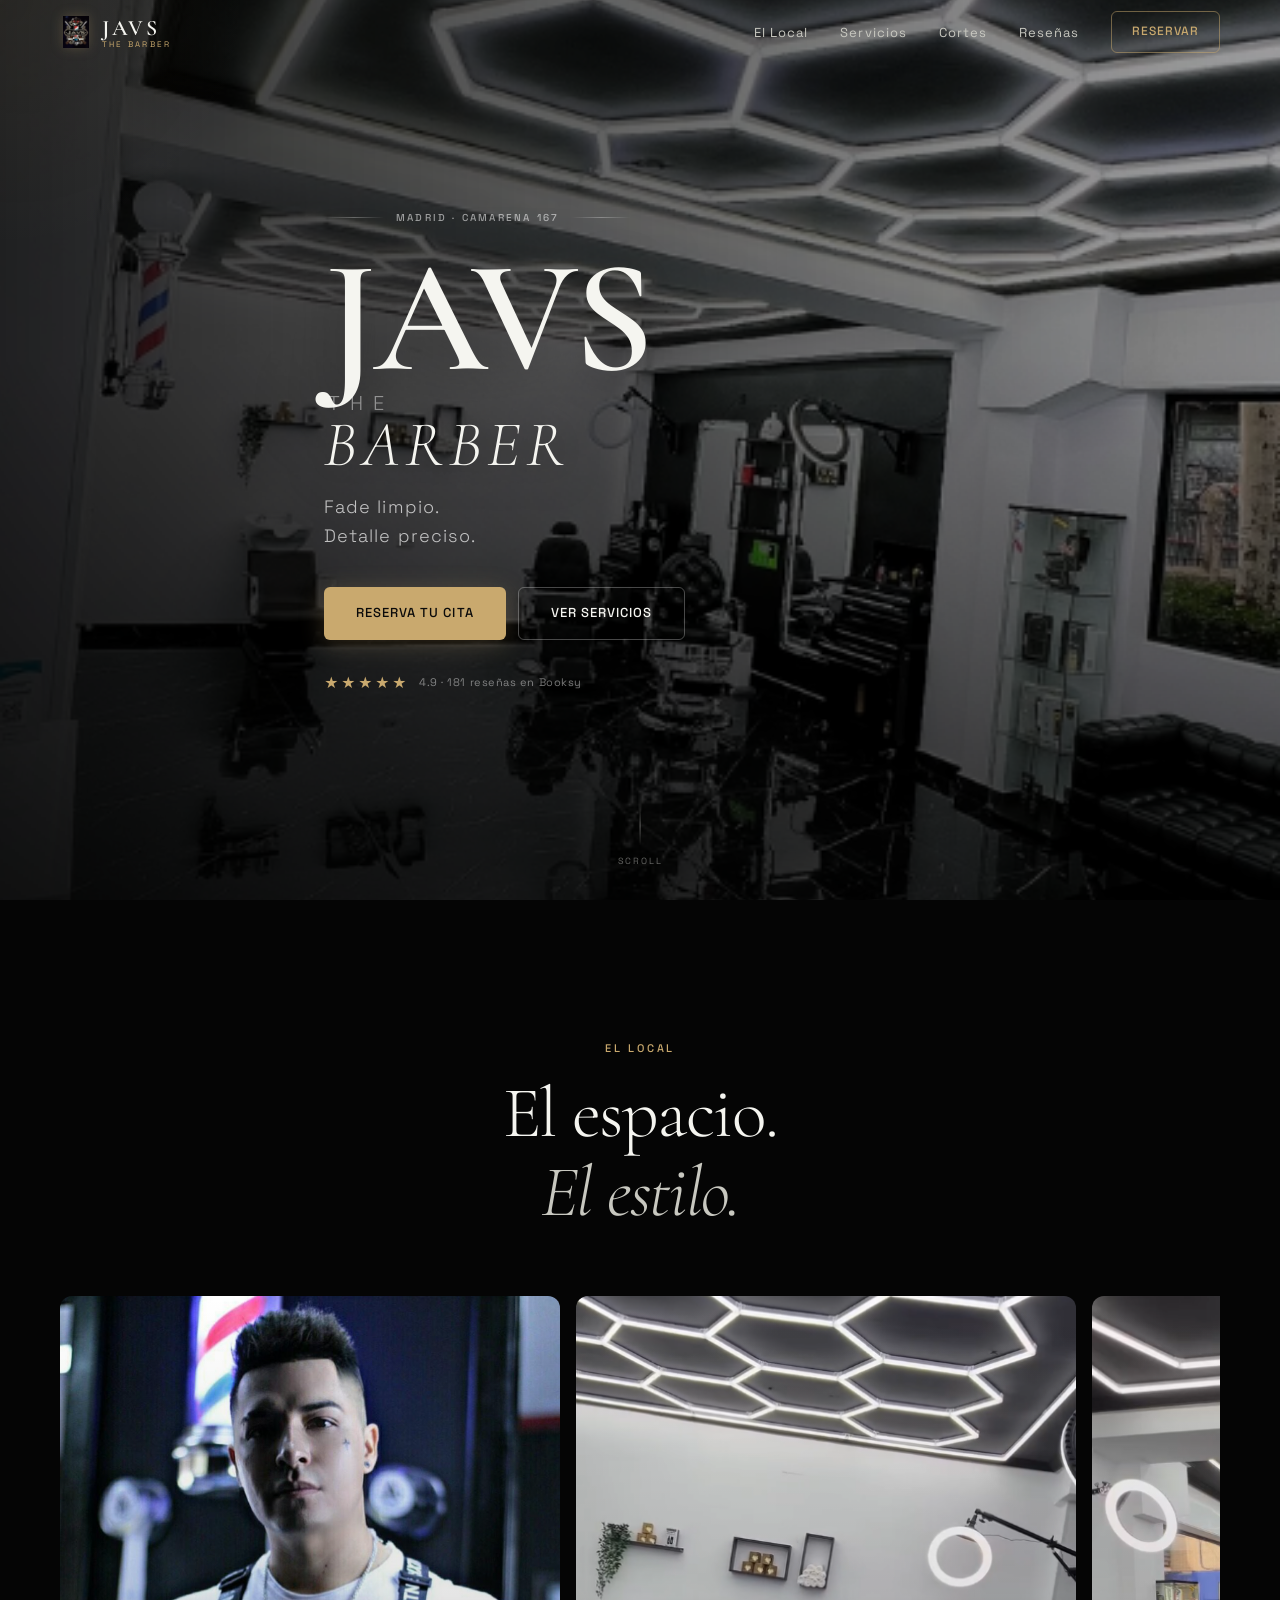
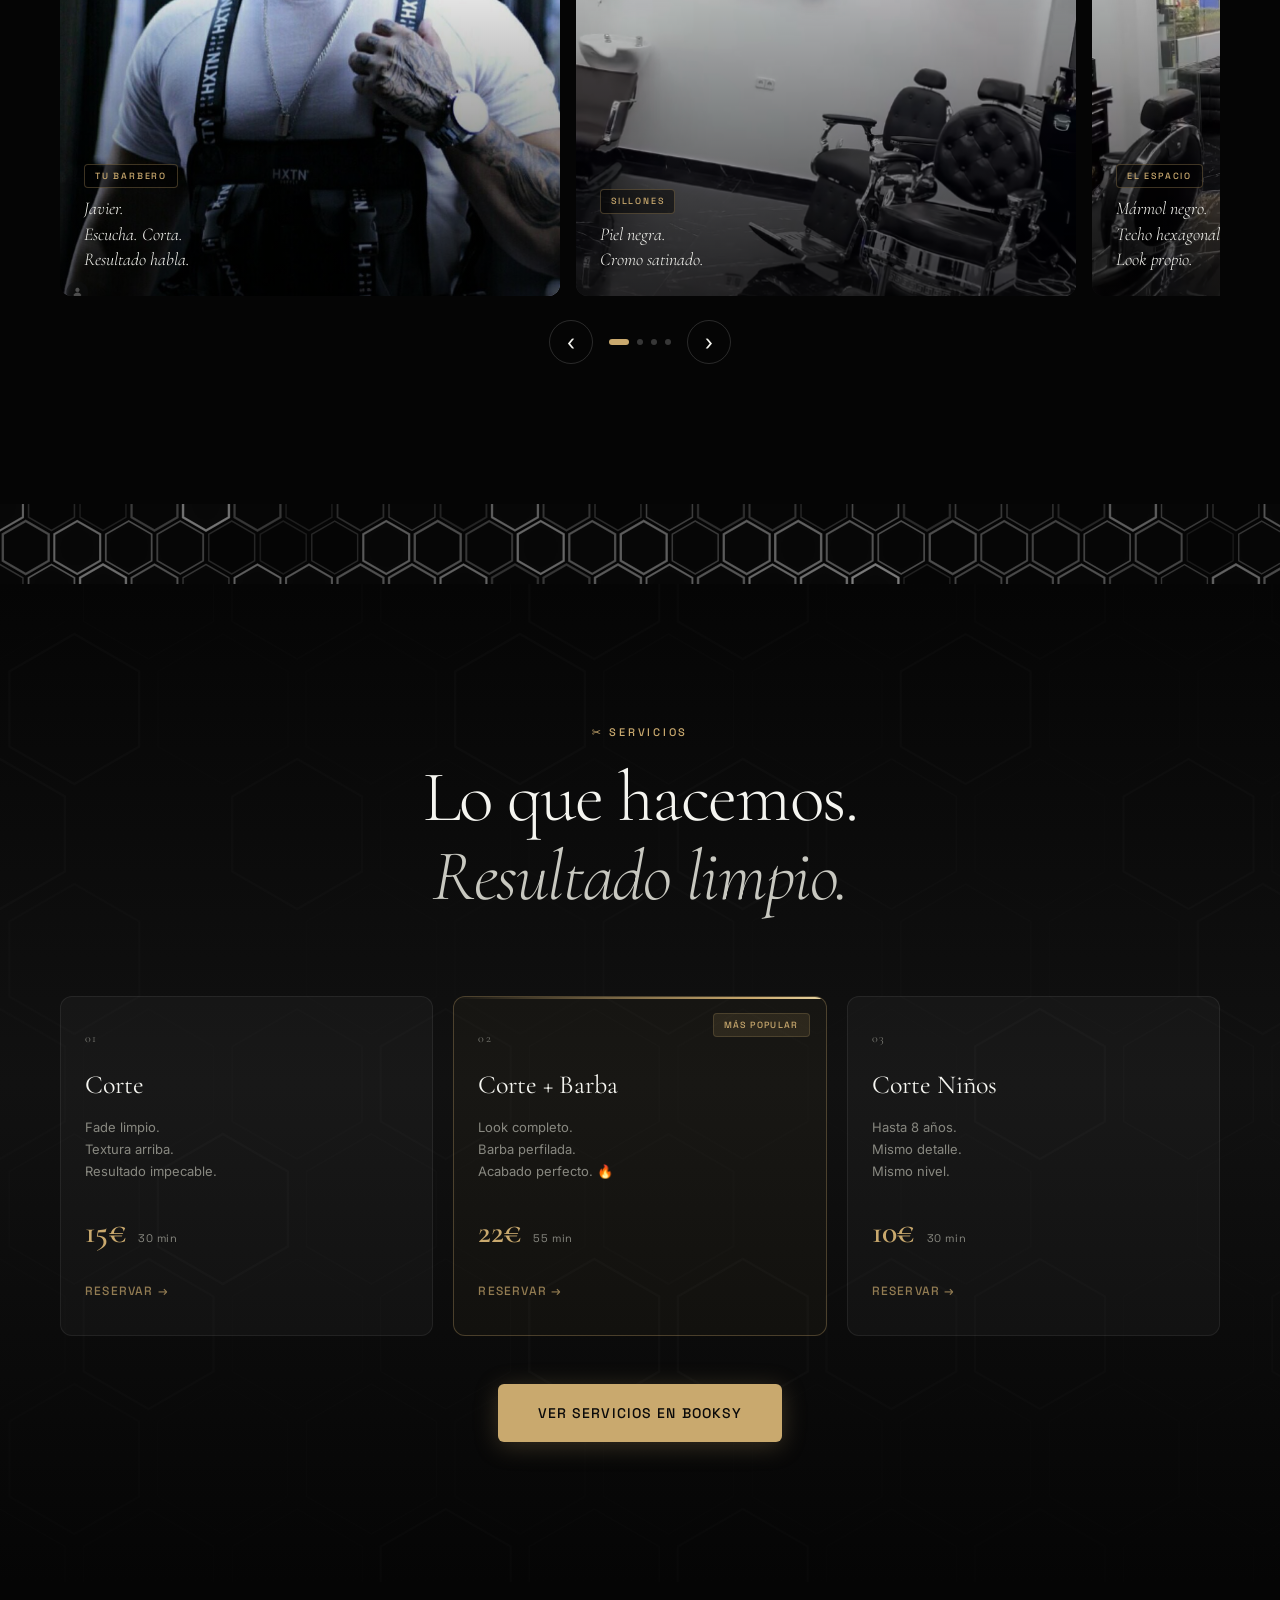
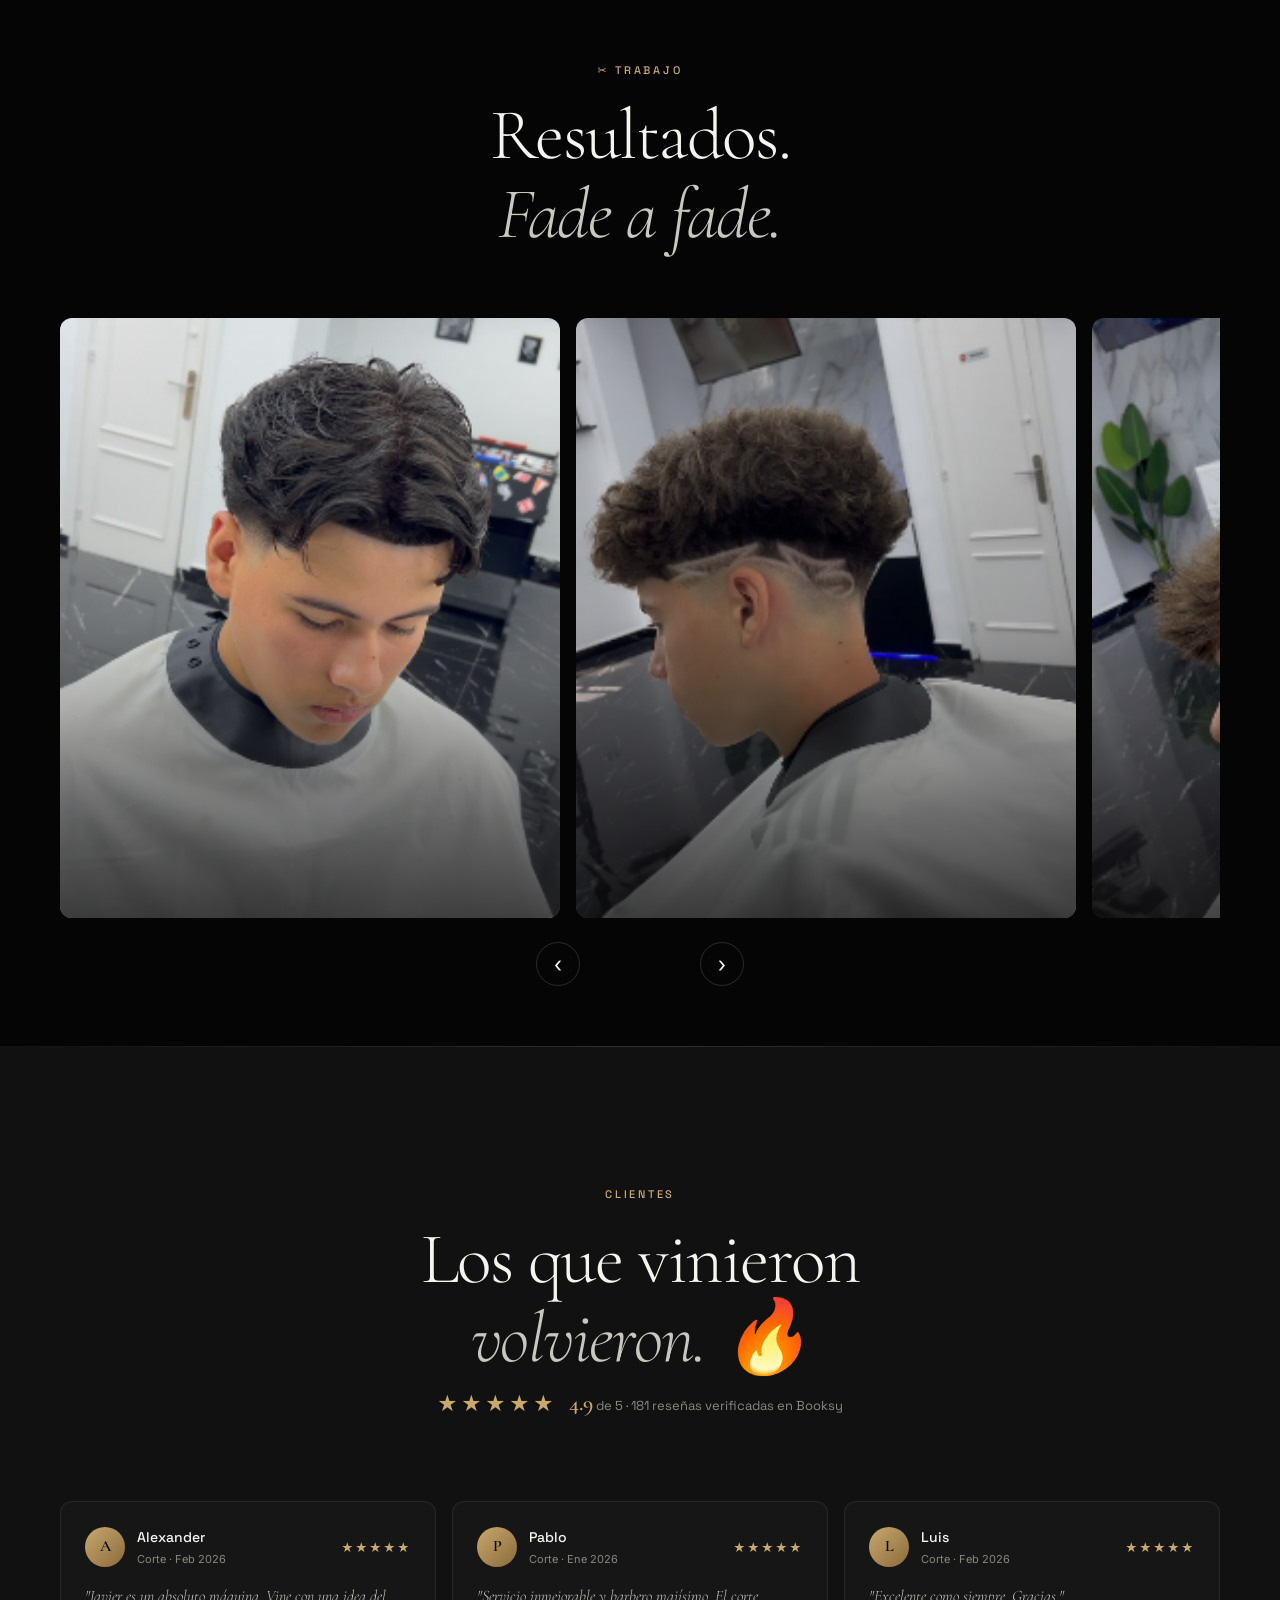
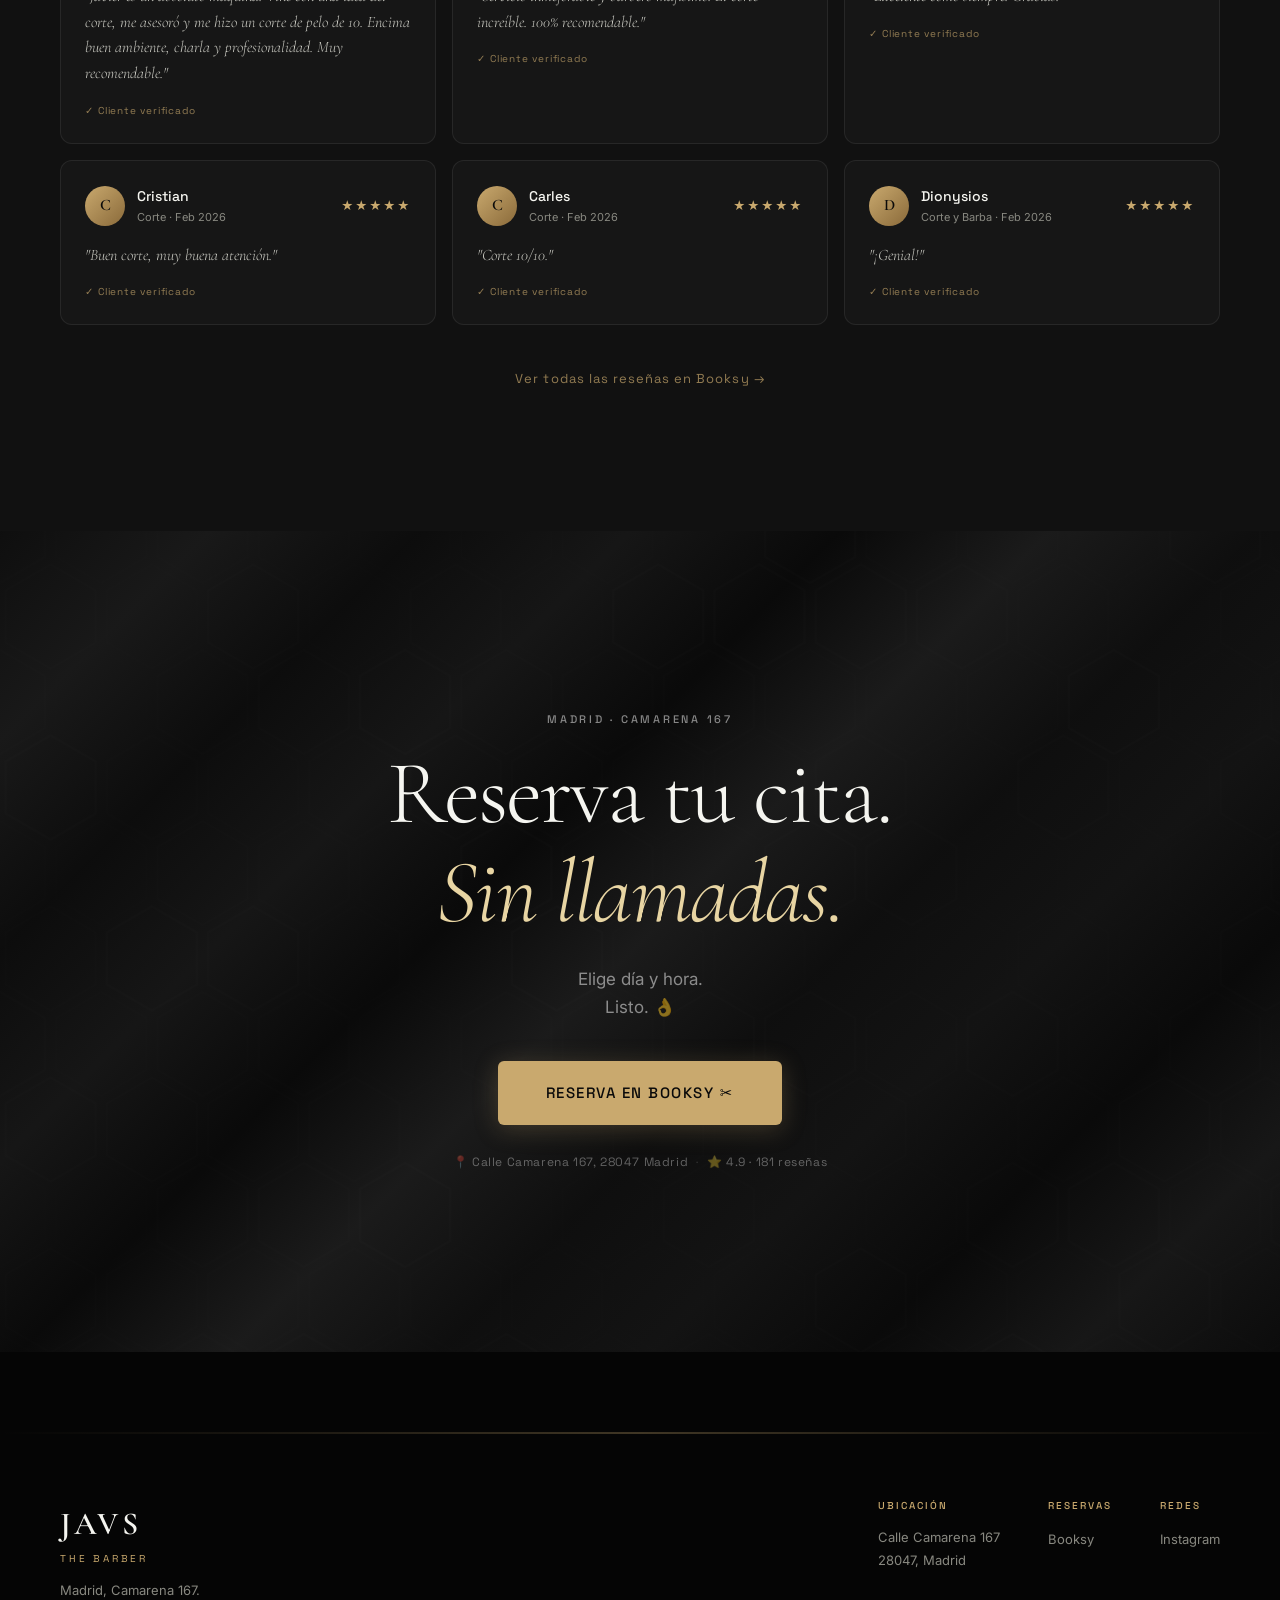
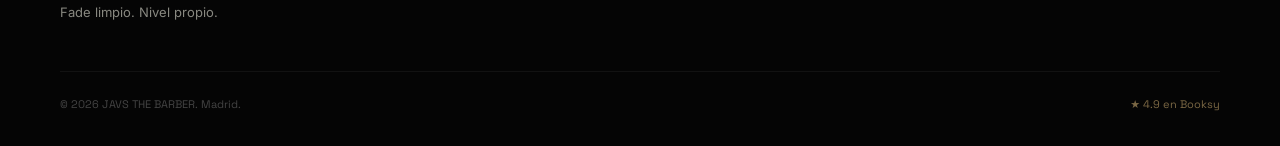
==== index.html @ 05ace713 "[video]" ====
<!DOCTYPE html>
<html lang="es">
<head>
  <meta charset="UTF-8" />
  <meta name="viewport" content="width=device-width, initial-scale=1.0, maximum-scale=1.0" />
  <meta name="description" content="JAVS THE BARBER — Madrid. Fade limpio. Detalle preciso. Reserva tu cita en Booksy." />
  <meta name="theme-color" content="#0a0a0a" />
  <title>JAVS THE BARBER — Barbería Premium Madrid</title>

  <!-- Favicon -->
  <link rel="icon" type="image/png" sizes="32x32"  href="images/icon.png" />
  <link rel="icon" type="image/png" sizes="192x192" href="images/icon.png" />
  <link rel="apple-touch-icon"                      href="images/icon.png" />
  <meta name="msapplication-TileImage"             content="images/icon.png" />

  <!-- Fuentes premium -->
  <link rel="preconnect" href="https://fonts.googleapis.com" />
  <link rel="preconnect" href="https://fonts.gstatic.com" crossorigin />
  <link href="https://fonts.googleapis.com/css2?family=Cormorant+Garamond:ital,wght@0,300;0,400;0,600;1,300&family=Inter:wght@200;300;400;500;600&family=Space+Grotesk:wght@300;400;500;600;700&display=swap" rel="stylesheet" />

  <link rel="stylesheet" href="style.css" />
</head>
<body>

  <!-- ══════════════════════════════════════
       NAVEGACIÓN STICKY
  ══════════════════════════════════════ -->
  <nav class="nav" id="nav">
    <div class="nav__inner">
      <a class="nav__logo" href="#hero">
        <img class="nav__logo-img" src="images/icon.png" alt="JAVS THE BARBER" />
        <div class="nav__logo-text">
          <span class="nav__logo-main">JAVS</span>
          <span class="nav__logo-sub">THE BARBER</span>
        </div>
      </a>
      <button class="nav__menu-btn" id="menuBtn" aria-label="Abrir menú">
        <span></span><span></span><span></span>
      </button>
      <ul class="nav__links" id="navLinks">
        <li><a href="#local" class="nav__link">El Local</a></li>
        <li><a href="#servicios" class="nav__link">Servicios</a></li>
        <li><a href="#cortes" class="nav__link">Cortes</a></li>
        <li><a href="#resenas" class="nav__link">Reseñas</a></li>
        <a href="https://booksy.com/es-es/70621_javs-the-barber_barberia_53009_madrid#ba_s=seo"
           target="_blank" rel="noopener" class="btn btn--nav">Reservar</a>
      </ul>
    </div>
  </nav>

  <!-- Overlay menú móvil -->
  <div class="nav__overlay" id="navOverlay"></div>

  <!-- ══════════════════════════════════════
       HERO FULLSCREEN — VIDEO BG
  ══════════════════════════════════════ -->
  <section class="hero" id="hero">

    <!-- Fondo hero: imagen estática con Ken Burns suave -->
    <div class="hero__bg" aria-hidden="true">
      <div class="hero__bg-img"></div>
      <div class="hero__bg-overlay"></div>
    </div>

    <!-- Contenido hero -->
    <div class="hero__content">

      <div class="hero__eyebrow">
        <span class="hero__line"></span>
        Madrid · Camarena 167
        <span class="hero__line"></span>
      </div>

      <h1 class="hero__title">
        <span class="hero__title-javs">JAVS</span>
        <span class="hero__title-the">THE</span>
        <span class="hero__title-barber">BARBER</span>
      </h1>

      <p class="hero__claim">
        Fade limpio.<br>Detalle preciso.
      </p>

      <div class="hero__ctas">
        <a href="https://booksy.com/es-es/70621_javs-the-barber_barberia_53009_madrid#ba_s=seo"
           target="_blank" rel="noopener" class="btn btn--primary">
          <span class="btn__inner">Reserva tu cita</span>
          <span class="btn__glow"></span>
        </a>
        <a href="#servicios" class="btn btn--ghost">Ver servicios</a>
      </div>

      <div class="hero__rating">
        <div class="hero__stars">★★★★★</div>
        <div class="hero__rating-text">4.9 · 181 reseñas en Booksy</div>
      </div>

    </div>

    <!-- Scroll indicator -->
    <div class="hero__scroll">
      <div class="hero__scroll-line"></div>
      <span>Scroll</span>
    </div>
  </section>

  <!-- ══════════════════════════════════════
       SECCIÓN: EL LOCAL (GALERÍA INMERSIVA)
  ══════════════════════════════════════ -->
  <section class="local" id="local">
    <div class="local__sticky-container">

      <div class="local__header">
        <div class="section-eyebrow reveal-up">El Local</div>
        <h2 class="section-title reveal-up delay-1">
          El espacio.<br />
          <em>El estilo.</em>
        </h2>
      </div>

      <!-- Galería horizontal táctil -->
      <div class="local__gallery-wrapper">
        <div class="local__gallery" id="localGallery">

          <div class="local__slide local__slide--barber">
            <div class="local__slide-img">
              <img src="images/javs.png" alt="Javier, barbero en Madrid" loading="lazy" />
              <div class="local__slide-overlay"></div>
            </div>
            <div class="local__slide-caption">
              <span class="slide-tag">Tu Barbero</span>
              <p>Javier.<br>Escucha. Corta.<br>Resultado habla.</p>
            </div>
          </div>

          <div class="local__slide">
            <div class="local__slide-img">
              <img src="images/chairs.png" alt="Sillones premium JAVS THE BARBER" loading="lazy" />
              <div class="local__slide-overlay"></div>
            </div>
            <div class="local__slide-caption">
              <span class="slide-tag">Sillones</span>
              <p>Piel negra.<br>Cromo satinado.</p>
            </div>
          </div>

          <div class="local__slide">
            <div class="local__slide-img">
              <img src="images/local.png" alt="Vista completa del local" loading="lazy" />
              <div class="local__slide-overlay"></div>
            </div>
            <div class="local__slide-caption">
              <span class="slide-tag">El Espacio</span>
              <p>Mármol negro.<br>Techo hexagonal.<br>Look propio.</p>
            </div>
          </div>

          <div class="local__slide">
            <div class="local__slide-img">
              <img src="images/hexagons.png" alt="Luces hexagonales LED" loading="lazy" />
              <div class="local__slide-overlay"></div>
            </div>
            <div class="local__slide-caption">
              <span class="slide-tag">Techo LED</span>
              <p>Hexágonos LED.<br>Fondo negro.<br>Firma del local.</p>
            </div>
          </div>

        </div>

        <!-- Controles galería -->
        <div class="local__gallery-nav">
          <button class="gallery-btn gallery-btn--prev" id="galleryPrev" aria-label="Anterior">‹</button>
          <div class="gallery-dots" id="galleryDots"></div>
          <button class="gallery-btn gallery-btn--next" id="galleryNext" aria-label="Siguiente">›</button>
        </div>
      </div>

    </div>
  </section>

  <!-- ══════════════════════════════════════
       SEPARADOR HEXAGONAL
  ══════════════════════════════════════ -->
  <div class="hex-divider">
    <canvas class="hex-divider__canvas" data-hex-strip></canvas>
  </div>

  <!-- ══════════════════════════════════════
       SECCIÓN: SERVICIOS
  ══════════════════════════════════════ -->
  <section class="servicios" id="servicios">

    <div class="servicios__bg-hex">
      <canvas data-hex-bg id="hexBgCanvas"></canvas>
    </div>

    <div class="container">
      <div class="section-header">
        <div class="section-eyebrow reveal-up">✂️ Servicios</div>
        <h2 class="section-title reveal-up delay-1">
          Lo que hacemos.<br />
          <em>Resultado limpio.</em>
        </h2>
      </div>

      <div class="servicios__grid">

        <div class="servicio-card reveal-up delay-1">
          <div class="servicio-card__num">01</div>
          <h3 class="servicio-card__name">Corte</h3>
          <p class="servicio-card__desc">Fade limpio.<br>Textura arriba.<br>Resultado impecable.</p>
          <div class="servicio-card__footer">
            <span class="servicio-card__price">15€</span>
            <span class="servicio-card__time">30 min</span>
          </div>
          <a href="https://booksy.com/es-es/70621_javs-the-barber_barberia_53009_madrid#ba_s=seo"
             target="_blank" rel="noopener" class="servicio-card__cta">Reservar →</a>
          <div class="servicio-card__glow"></div>
        </div>

        <div class="servicio-card reveal-up delay-2 servicio-card--featured">
          <div class="servicio-card__badge">Más popular</div>
          <div class="servicio-card__num">02</div>
          <h3 class="servicio-card__name">Corte + Barba</h3>
          <p class="servicio-card__desc">Look completo.<br>Barba perfilada.<br>Acabado perfecto. 🔥</p>
          <div class="servicio-card__footer">
            <span class="servicio-card__price">22€</span>
            <span class="servicio-card__time">55 min</span>
          </div>
          <a href="https://booksy.com/es-es/70621_javs-the-barber_barberia_53009_madrid#ba_s=seo"
             target="_blank" rel="noopener" class="servicio-card__cta">Reservar →</a>
          <div class="servicio-card__glow"></div>
        </div>

        <div class="servicio-card reveal-up delay-3">
          <div class="servicio-card__num">03</div>
          <h3 class="servicio-card__name">Corte Niños</h3>
          <p class="servicio-card__desc">Hasta 8 años.<br>Mismo detalle.<br>Mismo nivel.</p>
          <div class="servicio-card__footer">
            <span class="servicio-card__price">10€</span>
            <span class="servicio-card__time">30 min</span>
          </div>
          <a href="https://booksy.com/es-es/70621_javs-the-barber_barberia_53009_madrid#ba_s=seo"
             target="_blank" rel="noopener" class="servicio-card__cta">Reservar →</a>
          <div class="servicio-card__glow"></div>
        </div>

      </div>

      <div class="servicios__cta reveal-up delay-4">
        <a href="https://booksy.com/es-es/70621_javs-the-barber_barberia_53009_madrid#ba_s=seo"
           target="_blank" rel="noopener" class="btn btn--primary btn--large">
          <span class="btn__inner">Ver servicios en Booksy</span>
          <span class="btn__glow"></span>
        </a>
      </div>
    </div>
  </section>

  <!-- ══════════════════════════════════════
       SECCIÓN: CORTES (CARRUSEL)
  ══════════════════════════════════════ -->
  <section class="cortes" id="cortes">
    <div class="local__sticky-container">

      <div class="local__header">
        <div class="section-eyebrow reveal-up">✂️ Trabajo</div>
        <h2 class="section-title reveal-up delay-1">
          Resultados.<br />
          <em>Fade a fade.</em>
        </h2>
      </div>

      <div class="local__gallery-wrapper">
        <div class="local__gallery" id="cortesCarousel">

          <div class="local__slide">
            <div class="local__slide-img">
              <img src="images/corte-01.png" alt="Corte fade JAVS THE BARBER" loading="lazy" />
              <div class="local__slide-overlay"></div>
            </div>
          </div>
          <div class="local__slide">
            <div class="local__slide-img">
              <img src="images/corte-02.png" alt="Corte fade JAVS THE BARBER" loading="lazy" />
              <div class="local__slide-overlay"></div>
            </div>
          </div>
          <div class="local__slide">
            <div class="local__slide-img">
              <img src="images/corte-03.png" alt="Corte textura JAVS THE BARBER" loading="lazy" />
              <div class="local__slide-overlay"></div>
            </div>
          </div>
          <div class="local__slide">
            <div class="local__slide-img">
              <img src="images/corte-04.png" alt="Corte degradado JAVS THE BARBER" loading="lazy" />
              <div class="local__slide-overlay"></div>
            </div>
          </div>
          <div class="local__slide">
            <div class="local__slide-img">
              <img src="images/corte-05.png" alt="Corte skin fade JAVS THE BARBER" loading="lazy" />
              <div class="local__slide-overlay"></div>
            </div>
          </div>
          <div class="local__slide">
            <div class="local__slide-img">
              <img src="images/corte-06.png" alt="Corte limpio JAVS THE BARBER" loading="lazy" />
              <div class="local__slide-overlay"></div>
            </div>
          </div>
          <div class="local__slide">
            <div class="local__slide-img">
              <img src="images/corte-07.png" alt="Corte + barba JAVS THE BARBER" loading="lazy" />
              <div class="local__slide-overlay"></div>
            </div>
          </div>
          <div class="local__slide">
            <div class="local__slide-img">
              <img src="images/corte-08.png" alt="Fade perfecto JAVS THE BARBER" loading="lazy" />
              <div class="local__slide-overlay"></div>
            </div>
          </div>
          <div class="local__slide">
            <div class="local__slide-img">
              <img src="images/corte-09.png" alt="Corte estilo JAVS THE BARBER" loading="lazy" />
              <div class="local__slide-overlay"></div>
            </div>
          </div>
          <div class="local__slide">
            <div class="local__slide-img">
              <img src="images/corte-10.png" alt="Look renovado JAVS THE BARBER" loading="lazy" />
              <div class="local__slide-overlay"></div>
            </div>
          </div>
          <div class="local__slide">
            <div class="local__slide-img">
              <img src="images/corte-11.png" alt="Acabado preciso JAVS THE BARBER" loading="lazy" />
              <div class="local__slide-overlay"></div>
            </div>
          </div>
          <div class="local__slide">
            <div class="local__slide-img">
              <img src="images/corte-12.png" alt="Resultado impecable JAVS THE BARBER" loading="lazy" />
              <div class="local__slide-overlay"></div>
            </div>
          </div>

        </div>

        <!-- Controles -->
        <div class="local__gallery-nav">
          <button class="gallery-btn gallery-btn--prev" id="cortesPrev" aria-label="Anterior">‹</button>
          <div class="gallery-dots" id="cortesDots"></div>
          <button class="gallery-btn gallery-btn--next" id="cortesNext" aria-label="Siguiente">›</button>
        </div>
      </div>

    </div>
  </section>

  <!-- ══════════════════════════════════════
       SECCIÓN: RESEÑAS
  ══════════════════════════════════════ -->
  <section class="resenas" id="resenas">
    <div class="container">

      <div class="section-header">
        <div class="section-eyebrow reveal-up">Clientes</div>
        <h2 class="section-title reveal-up delay-1">
          Los que vinieron<br />
          <em>volvieron. 🔥</em>
        </h2>
        <div class="resenas__rating reveal-up delay-2">
          <div class="resenas__stars">★★★★★</div>
          <div class="resenas__meta">
            <strong>4.9</strong> de 5 · <span>181 reseñas verificadas en Booksy</span>
          </div>
        </div>
      </div>

      <div class="resenas__track" id="resenasTrack">

        <div class="resena-card reveal-up delay-1">
          <div class="resena-card__header">
            <div class="resena-card__avatar">A</div>
            <div>
              <div class="resena-card__name">Alexander</div>
              <div class="resena-card__service">Corte · Feb 2026</div>
            </div>
            <div class="resena-card__stars">★★★★★</div>
          </div>
          <p class="resena-card__text">"Javier es un absoluto máquina. Vine con una idea del corte, me asesoró y me hizo un corte de pelo de 10. Encima buen ambiente, charla y profesionalidad. Muy recomendable."</p>
          <div class="resena-card__verified">✓ Cliente verificado</div>
        </div>

        <div class="resena-card reveal-up delay-2">
          <div class="resena-card__header">
            <div class="resena-card__avatar">P</div>
            <div>
              <div class="resena-card__name">Pablo</div>
              <div class="resena-card__service">Corte · Ene 2026</div>
            </div>
            <div class="resena-card__stars">★★★★★</div>
          </div>
          <p class="resena-card__text">"Servicio inmejorable y barbero majísimo. El corte increíble. 100% recomendable."</p>
          <div class="resena-card__verified">✓ Cliente verificado</div>
        </div>

        <div class="resena-card reveal-up delay-3">
          <div class="resena-card__header">
            <div class="resena-card__avatar">L</div>
            <div>
              <div class="resena-card__name">Luis</div>
              <div class="resena-card__service">Corte · Feb 2026</div>
            </div>
            <div class="resena-card__stars">★★★★★</div>
          </div>
          <p class="resena-card__text">"Excelente como siempre. Gracias."</p>
          <div class="resena-card__verified">✓ Cliente verificado</div>
        </div>

        <div class="resena-card reveal-up delay-1">
          <div class="resena-card__header">
            <div class="resena-card__avatar">C</div>
            <div>
              <div class="resena-card__name">Cristian</div>
              <div class="resena-card__service">Corte · Feb 2026</div>
            </div>
            <div class="resena-card__stars">★★★★★</div>
          </div>
          <p class="resena-card__text">"Buen corte, muy buena atención."</p>
          <div class="resena-card__verified">✓ Cliente verificado</div>
        </div>

        <div class="resena-card reveal-up delay-2">
          <div class="resena-card__header">
            <div class="resena-card__avatar">C</div>
            <div>
              <div class="resena-card__name">Carles</div>
              <div class="resena-card__service">Corte · Feb 2026</div>
            </div>
            <div class="resena-card__stars">★★★★★</div>
          </div>
          <p class="resena-card__text">"Corte 10/10."</p>
          <div class="resena-card__verified">✓ Cliente verificado</div>
        </div>

        <div class="resena-card reveal-up delay-3">
          <div class="resena-card__header">
            <div class="resena-card__avatar">D</div>
            <div>
              <div class="resena-card__name">Dionysios</div>
              <div class="resena-card__service">Corte y Barba · Feb 2026</div>
            </div>
            <div class="resena-card__stars">★★★★★</div>
          </div>
          <p class="resena-card__text">"¡Genial!"</p>
          <div class="resena-card__verified">✓ Cliente verificado</div>
        </div>

      </div>

      <div class="resenas__booksy reveal-up delay-4">
        <a href="https://booksy.com/es-es/70621_javs-the-barber_barberia_53009_madrid#ba_s=seo"
           target="_blank" rel="noopener">Ver todas las reseñas en Booksy →</a>
      </div>

    </div>
  </section>

  <!-- ══════════════════════════════════════
       CTA FINAL POTENTE
  ══════════════════════════════════════ -->
  <section class="cta-final">
    <div class="cta-final__hex-bg">
      <canvas id="ctaHexCanvas"></canvas>
    </div>
    <div class="cta-final__marble"></div>

    <div class="container">
      <div class="cta-final__inner">
        <div class="section-eyebrow reveal-up" style="color: rgba(255,255,255,0.5)">Madrid · Camarena 167</div>
        <h2 class="cta-final__title reveal-up delay-1">
          Reserva tu cita.<br />
          <em>Sin llamadas.</em>
        </h2>
        <p class="cta-final__sub reveal-up delay-2">
          Elige día y hora.<br>Listo. 👌
        </p>
        <div class="reveal-up delay-3">
          <a href="https://booksy.com/es-es/70621_javs-the-barber_barberia_53009_madrid#ba_s=seo"
             target="_blank" rel="noopener" class="btn btn--primary btn--xl">
            <span class="btn__inner">Reserva en Booksy ✂️</span>
            <span class="btn__glow"></span>
          </a>
        </div>
        <div class="cta-final__details reveal-up delay-4">
          <span>📍 Calle Camarena 167, 28047 Madrid</span>
          <span class="cta-final__sep">·</span>
          <span>⭐ 4.9 · 181 reseñas</span>
        </div>
      </div>
    </div>
  </section>

  <!-- ══════════════════════════════════════
       FOOTER
  ══════════════════════════════════════ -->
  <footer class="footer">
    <div class="footer__hex-line"></div>
    <div class="container">
      <div class="footer__inner">

        <div class="footer__brand">
          <div class="footer__logo">
            <span class="footer__logo-main">JAVS</span>
            <span class="footer__logo-sub">THE BARBER</span>
          </div>
          <p class="footer__tagline">Madrid, Camarena 167.<br />Fade limpio. Nivel propio.</p>
        </div>

        <div class="footer__links">
          <div class="footer__col">
            <h4>Ubicación</h4>
            <p>Calle Camarena 167<br />28047, Madrid</p>
          </div>
          <div class="footer__col">
            <h4>Reservas</h4>
            <a href="https://booksy.com/es-es/70621_javs-the-barber_barberia_53009_madrid#ba_s=seo"
               target="_blank" rel="noopener">Booksy</a>
          </div>
          <div class="footer__col">
            <h4>Redes</h4>
            <a href="https://www.instagram.com/javsthebarber/" target="_blank" rel="noopener">Instagram</a>
          </div>
        </div>

      </div>

      <div class="footer__bottom">
        <span>© 2026 JAVS THE BARBER. Madrid.</span>
        <div class="footer__rating">★ 4.9 en Booksy</div>
      </div>
    </div>
  </footer>

  <!-- CTA FLOTANTE MÓVIL -->
  <div class="cta-float" id="ctaFloat">
    <a href="https://booksy.com/es-es/70621_javs-the-barber_barberia_53009_madrid#ba_s=seo"
       target="_blank" rel="noopener" class="cta-float__btn">
      <span>✂️ Reservar cita</span>
    </a>
  </div>

  <script src="main.js"></script>
</body>
</html>
---- style.css ----
/* ═══════════════════════════════════════════════════════════════
   JAVS THE BARBER — Premium Barbershop CSS
   Mobile-first · Luxury · Cinematic
═══════════════════════════════════════════════════════════════ */

/* ── VARIABLES ── */
:root {
  --black:         #0a0a0a;
  --black-deep:    #050505;
  --black-mid:     #111111;
  --black-light:   #1a1a1a;
  --white:         #f5f5f0;
  --white-warm:    #faf9f6;
  --grey-dim:      #888880;
  --grey-light:    #c8c8c0;
  --gold:          #c9a96e;
  --gold-light:    #e8d5a3;
  --hex-glow:      rgba(255,255,255,0.9);
  --hex-core:      rgba(255,255,255,0.15);

  /* Marble textures via CSS */
  --marble-white-bg: linear-gradient(135deg,
    #f0eee8 0%, #e8e6e0 15%, #f5f3ed 30%,
    #ebe9e3 45%, #f2f0ea 60%, #e6e4de 75%,
    #eeece6 90%, #f0eee8 100%);
  --marble-black-bg: linear-gradient(135deg,
    #0f0f0f 0%, #1a1a1a 10%, #0d0d0d 20%,
    #171717 30%, #0a0a0a 40%, #1c1c1c 50%,
    #0f0f0f 60%, #141414 70%, #0a0a0a 80%,
    #181818 90%, #0c0c0c 100%);

  --font-display:  'Cormorant Garamond', Georgia, serif;
  --font-body:     'Inter', system-ui, sans-serif;
  --font-ui:       'Space Grotesk', system-ui, sans-serif;

  --ease-premium:  cubic-bezier(0.25, 0.46, 0.45, 0.94);
  --ease-out-expo: cubic-bezier(0.16, 1, 0.3, 1);
  --ease-in-out:   cubic-bezier(0.87, 0, 0.13, 1);

  --nav-h:         64px;
  --radius-card:   12px;
  --radius-btn:    6px;
}

/* ── RESET & BASE ── */
*, *::before, *::after { box-sizing: border-box; margin: 0; padding: 0; }

html {
  scroll-behavior: smooth;
  -webkit-text-size-adjust: 100%;
}

body {
  background: var(--black-deep);
  color: var(--white);
  font-family: var(--font-body);
  font-size: 16px;
  line-height: 1.6;
  overflow-x: hidden;
  -webkit-font-smoothing: antialiased;
}

img { display: block; width: 100%; height: 100%; object-fit: cover; }
a { color: inherit; text-decoration: none; }
button { border: none; background: none; cursor: pointer; font-family: inherit; }
canvas { display: block; }

/* ── LAYOUT HELPERS ── */
.container {
  width: 100%;
  max-width: 1200px;
  margin: 0 auto;
  padding: 0 20px;
}

/* ── TYPOGRAPHY ── */
.section-eyebrow {
  font-family: var(--font-ui);
  font-size: 11px;
  font-weight: 500;
  letter-spacing: 0.25em;
  text-transform: uppercase;
  color: var(--gold);
  margin-bottom: 16px;
}

.section-title {
  font-family: var(--font-display);
  font-size: clamp(36px, 8vw, 72px);
  font-weight: 300;
  line-height: 1.1;
  letter-spacing: -0.02em;
  color: var(--white);
}

.section-title em {
  font-style: italic;
  font-weight: 300;
  color: var(--grey-light);
}

.section-header {
  text-align: center;
  margin-bottom: clamp(40px, 8vw, 80px);
}

/* ══════════════════════════════════════
   NAVEGACIÓN
══════════════════════════════════════ */
.nav {
  position: fixed;
  top: 0; left: 0; right: 0;
  z-index: 1000;
  height: var(--nav-h);
  transition: background 0.4s var(--ease-premium),
              backdrop-filter 0.4s var(--ease-premium),
              box-shadow 0.4s;
}

.nav.scrolled {
  background: rgba(5,5,5,0.92);
  backdrop-filter: blur(20px) saturate(1.2);
  -webkit-backdrop-filter: blur(20px) saturate(1.2);
  box-shadow: 0 1px 0 rgba(255,255,255,0.05);
}

.nav__inner {
  display: flex;
  align-items: center;
  justify-content: space-between;
  height: 100%;
  padding: 0 20px;
  max-width: 1200px;
  margin: 0 auto;
}

.nav__logo {
  display: flex;
  align-items: center;
  gap: 10px;
  line-height: 1;
}

.nav__logo-img {
  width: 32px;
  height: 32px;
  max-width: 32px;
  max-height: 32px;
  object-fit: contain;
  flex-shrink: 0;
  display: block;
  filter: drop-shadow(0 0 6px rgba(201,169,110,0.25));
}

.nav__logo-text {
  display: flex;
  flex-direction: column;
  gap: 1px;
}

.nav__logo-main {
  font-family: var(--font-display);
  font-size: 22px;
  font-weight: 600;
  letter-spacing: 0.12em;
  color: var(--white);
}
.nav__logo-sub {
  font-family: var(--font-ui);
  font-size: 8px;
  font-weight: 400;
  letter-spacing: 0.28em;
  color: var(--gold);
  text-transform: uppercase;
}

.nav__links {
  display: none;
  list-style: none;
  align-items: center;
  gap: 32px;
}

.nav__link {
  font-family: var(--font-ui);
  font-size: 13px;
  font-weight: 400;
  letter-spacing: 0.08em;
  color: var(--grey-light);
  transition: color 0.2s;
  position: relative;
}
.nav__link::after {
  content: '';
  position: absolute;
  bottom: -4px; left: 0;
  width: 0; height: 1px;
  background: var(--gold);
  transition: width 0.3s var(--ease-premium);
}
.nav__link:hover { color: var(--white); }
.nav__link:hover::after { width: 100%; }

.btn--nav {
  font-family: var(--font-ui);
  font-size: 12px;
  font-weight: 500;
  letter-spacing: 0.1em;
  text-transform: uppercase;
  padding: 10px 20px;
  border: 1px solid rgba(201,169,110,0.5);
  border-radius: var(--radius-btn);
  color: var(--gold);
  transition: background 0.2s, border-color 0.2s, color 0.2s;
}
.btn--nav:hover {
  background: var(--gold);
  border-color: var(--gold);
  color: var(--black);
}

/* Menú hamburguesa */
.nav__menu-btn {
  display: flex;
  flex-direction: column;
  gap: 5px;
  padding: 8px;
  z-index: 1001;
}
.nav__menu-btn span {
  display: block;
  width: 22px; height: 1.5px;
  background: var(--white);
  transition: transform 0.3s var(--ease-premium), opacity 0.3s;
  transform-origin: center;
}
.nav__menu-btn.active span:nth-child(1) { transform: translateY(6.5px) rotate(45deg); }
.nav__menu-btn.active span:nth-child(2) { opacity: 0; }
.nav__menu-btn.active span:nth-child(3) { transform: translateY(-6.5px) rotate(-45deg); }

/* Overlay móvil */
.nav__overlay {
  position: fixed;
  inset: 0;
  z-index: 998;
  background: rgba(0,0,0,0.7);
  opacity: 0;
  pointer-events: none;
  transition: opacity 0.3s;
}
.nav__overlay.active {
  opacity: 1;
  pointer-events: all;
}

/* DESKTOP NAV */
@media (min-width: 900px) {
  .nav__menu-btn { display: none; }
  .nav__links {
    display: flex;
  }
}

/* MOBILE NAV (menú desplegable) */
@media (max-width: 899px) {
  .nav__links {
    position: fixed;
    top: 0; right: 0;
    width: 280px;
    height: 100vh;
    background: rgba(8,8,8,0.98);
    backdrop-filter: blur(30px);
    -webkit-backdrop-filter: blur(30px);
    flex-direction: column;
    justify-content: center;
    gap: 24px;
    padding: 80px 40px;
    z-index: 999;
    transform: translateX(100%);
    transition: transform 0.4s var(--ease-out-expo);
    border-left: 1px solid rgba(255,255,255,0.06);
  }
  .nav__links.open {
    display: flex;
    transform: translateX(0);
  }
  .nav__link {
    font-size: 16px;
  }
  .btn--nav {
    padding: 14px 24px;
    text-align: center;
  }
}

/* ══════════════════════════════════════
   BOTONES
══════════════════════════════════════ */
.btn {
  display: inline-flex;
  align-items: center;
  justify-content: center;
  position: relative;
  font-family: var(--font-ui);
  font-weight: 500;
  letter-spacing: 0.08em;
  text-transform: uppercase;
  border-radius: var(--radius-btn);
  overflow: hidden;
  transition: transform 0.2s var(--ease-premium), box-shadow 0.2s;
  -webkit-tap-highlight-color: transparent;
}

.btn:active { transform: scale(0.97); }

.btn--primary {
  background: var(--gold);
  color: var(--black);
  font-size: 13px;
  padding: 16px 32px;
  box-shadow: 0 4px 24px rgba(201,169,110,0.25);
}
.btn--primary:hover {
  transform: translateY(-2px);
  box-shadow: 0 8px 40px rgba(201,169,110,0.45);
}
.btn--primary .btn__glow {
  position: absolute;
  inset: 0;
  background: radial-gradient(ellipse at 50% 0%, rgba(255,255,255,0.3), transparent 70%);
  opacity: 0;
  transition: opacity 0.3s;
}
.btn--primary:hover .btn__glow { opacity: 1; }

.btn--ghost {
  font-size: 13px;
  padding: 15px 32px;
  border: 1px solid rgba(255,255,255,0.2);
  color: var(--white);
  transition: border-color 0.2s, background 0.2s, transform 0.2s;
}
.btn--ghost:hover {
  border-color: rgba(255,255,255,0.5);
  background: rgba(255,255,255,0.05);
  transform: translateY(-2px);
}

.btn--large {
  font-size: 14px;
  padding: 18px 40px;
}

.btn--xl {
  font-size: 15px;
  padding: 20px 48px;
  letter-spacing: 0.1em;
}

/* ══════════════════════════════════════
   HERO — IMAGEN ESTÁTICA + ZOOM SUAVE
══════════════════════════════════════ */
.hero {
  position: relative;
  width: 100%;
  min-height: 100vh;
  min-height: 100svh;
  display: flex;
  align-items: center;
  overflow: hidden;
  padding-top: var(--nav-h);
  background: var(--black-deep);
}

.hero__bg {
  position: absolute;
  top: 0; left: 0;
  width: 100%; height: 100%;
  z-index: 0;
}

/* Imagen de fondo principal */
.hero__bg-img {
  position: absolute;
  top: 0; left: 0;
  width: 100%; height: 100%;
  background-image: url('images/background.png');
  background-size: cover;
  background-position: center center;
  animation: heroBgZoom 18s ease-in-out infinite alternate;
  will-change: transform;
}

@keyframes heroBgZoom {
  from { transform: scale(1.00); }
  to   { transform: scale(1.06); }
}

@media (prefers-reduced-motion: reduce) {
  .hero__bg-img { animation: none; }
}

/* Overlay oscuro siempre encima de la imagen */
.hero__bg-overlay {
  position: absolute;
  top: 0; left: 0;
  width: 100%; height: 100%;
  z-index: 1;
  pointer-events: none;
  background:
    linear-gradient(to right, rgba(0,0,0,0.82) 0%, rgba(0,0,0,0.58) 55%, rgba(0,0,0,0.35) 100%),
    linear-gradient(to top,   rgba(0,0,0,0.60) 0%, transparent 60%);
}

/* Contenido hero — encima del overlay (z2) */
.hero__content {
  position: relative;
  z-index: 10;
  width: 100%;
  max-width: 680px;
  padding: 40px 24px 100px;
  margin: 0 auto;
  box-sizing: border-box;
}

.hero__eyebrow {
  display: flex;
  align-items: center;
  gap: 12px;
  font-family: var(--font-ui);
  font-size: 10px;
  font-weight: 500;
  letter-spacing: 0.22em;
  text-transform: uppercase;
  color: rgba(255,255,255,0.55);
  margin-bottom: 24px;
}
.hero__line {
  flex: 1;
  height: 1px;
  background: linear-gradient(90deg, transparent, rgba(255,255,255,0.3), transparent);
  max-width: 60px;
}

/* Título hero */
.hero__title {
  display: flex;
  flex-direction: column;
  margin-bottom: 20px;
  line-height: 0.9;
}
.hero__title-javs {
  font-family: var(--font-display);
  font-size: clamp(72px, 20vw, 160px);
  font-weight: 600;
  letter-spacing: -0.02em;
  color: var(--white);
  text-shadow: 0 4px 60px rgba(0,0,0,0.6);
  line-height: 0.85;
}
.hero__title-the {
  font-family: var(--font-ui);
  font-size: clamp(13px, 3vw, 20px);
  font-weight: 300;
  letter-spacing: 0.5em;
  color: rgba(255,255,255,0.45);
  margin: 8px 0 4px 4px;
  text-transform: uppercase;
}
.hero__title-barber {
  font-family: var(--font-display);
  font-size: clamp(30px, 8vw, 64px);
  font-weight: 300;
  letter-spacing: 0.08em;
  color: var(--white);
  text-shadow: 0 4px 40px rgba(0,0,0,0.5);
  font-style: italic;
}

.hero__claim {
  font-family: var(--font-ui);
  font-size: clamp(14px, 3vw, 18px);
  font-weight: 300;
  letter-spacing: 0.06em;
  color: rgba(255,255,255,0.7);
  margin-bottom: 36px;
}

.hero__ctas {
  display: flex;
  flex-wrap: wrap;
  gap: 12px;
  margin-bottom: 32px;
}

.hero__ctas .btn--ghost {
  color: var(--white);
  border-color: rgba(255,255,255,0.28);
}
.hero__ctas .btn--ghost:hover {
  background: rgba(255,255,255,0.08);
  border-color: rgba(255,255,255,0.5);
}

.hero__rating {
  display: flex;
  align-items: center;
  gap: 10px;
}
.hero__stars {
  font-size: 14px;
  color: var(--gold);
  letter-spacing: 2px;
}
.hero__rating-text {
  font-family: var(--font-ui);
  font-size: 11px;
  color: rgba(255,255,255,0.45);
  letter-spacing: 0.05em;
}

/* .hero__barber-img eliminado del hero (imagen movida a sección de identidad) */

/* Scroll indicator */
.hero__scroll {
  position: absolute;
  bottom: 32px;
  left: 50%;
  transform: translateX(-50%);
  display: flex;
  flex-direction: column;
  align-items: center;
  gap: 8px;
  z-index: 10;
  opacity: 0.4;
}
.hero__scroll-line {
  width: 1px; height: 40px;
  background: linear-gradient(to bottom, transparent, var(--white), transparent);
  animation: scrollPulse 2s ease-in-out infinite;
}
.hero__scroll span {
  font-family: var(--font-ui);
  font-size: 9px;
  letter-spacing: 0.2em;
  text-transform: uppercase;
  color: var(--white);
}

@keyframes scrollPulse {
  0%, 100% { opacity: 0.3; transform: scaleY(0.8); }
  50%       { opacity: 1;   transform: scaleY(1.2); }
}

/* ══════════════════════════════════════
   SEPARADOR HEXAGONAL
══════════════════════════════════════ */
.hex-divider {
  position: relative;
  height: 80px;
  overflow: hidden;
  background: var(--black-deep);
}
.hex-divider__canvas {
  position: absolute;
  inset: 0;
  width: 100%;
  height: 100%;
}
.hex-divider--inverted {
  transform: scaleY(-1);
}

/* ══════════════════════════════════════
   SECCIÓN EXPERIENCIA
══════════════════════════════════════ */
.experiencia {
  background: var(--black-deep);
  padding: clamp(80px, 12vw, 140px) 0;
  position: relative;
}

.experiencia::before {
  content: '';
  position: absolute;
  top: 0; left: 0; right: 0;
  height: 1px;
  background: linear-gradient(90deg, transparent 0%, rgba(201,169,110,0.3) 50%, transparent 100%);
}

.experiencia__grid {
  display: grid;
  grid-template-columns: 1fr;
  gap: 32px;
  margin-bottom: 60px;
}

@media (min-width: 600px) {
  .experiencia__grid {
    grid-template-columns: repeat(3, 1fr);
    gap: 24px;
  }
}

.experiencia__feature {
  text-align: center;
  padding: 32px 20px;
  border: 1px solid rgba(255,255,255,0.06);
  border-radius: var(--radius-card);
  background: rgba(255,255,255,0.02);
  transition: border-color 0.3s, background 0.3s, transform 0.3s;
}
.experiencia__feature:hover {
  border-color: rgba(201,169,110,0.2);
  background: rgba(255,255,255,0.04);
  transform: translateY(-4px);
}

.feature-icon {
  width: 48px; height: 48px;
  margin: 0 auto 20px;
  color: var(--gold);
  opacity: 0.8;
}
.feature-icon svg { width: 100%; height: 100%; }

.experiencia__feature h3 {
  font-family: var(--font-display);
  font-size: 22px;
  font-weight: 400;
  margin-bottom: 12px;
  color: var(--white);
}
.experiencia__feature p {
  font-size: 14px;
  color: var(--grey-dim);
  line-height: 1.7;
}

/* Visual inmersiva */
.experiencia__visual {
  display: grid;
  grid-template-columns: 1fr;
  gap: 32px;
  align-items: center;
}

@media (min-width: 768px) {
  .experiencia__visual {
    grid-template-columns: 1fr 1fr;
    gap: 48px;
  }
}

.experiencia__img-wrap {
  position: relative;
  height: clamp(300px, 60vw, 500px);
  border-radius: var(--radius-card);
  overflow: hidden;
}

.experiencia__img-overlay {
  position: absolute;
  inset: 0;
  background: linear-gradient(135deg, rgba(0,0,0,0.3) 0%, transparent 60%, rgba(0,0,0,0.4) 100%);
}

.experiencia__img-badge {
  position: absolute;
  bottom: 20px; left: 20px;
  display: flex;
  align-items: center;
  gap: 8px;
  background: rgba(5,5,5,0.85);
  backdrop-filter: blur(10px);
  border: 1px solid rgba(201,169,110,0.3);
  border-radius: 8px;
  padding: 10px 16px;
}
.badge-num {
  font-family: var(--font-display);
  font-size: 28px;
  font-weight: 600;
  color: var(--gold);
  line-height: 1;
}
.badge-label {
  font-family: var(--font-ui);
  font-size: 10px;
  letter-spacing: 0.08em;
  color: var(--grey-light);
  line-height: 1.4;
}

.experiencia__quote blockquote {
  font-family: var(--font-display);
  font-size: clamp(20px, 4vw, 28px);
  font-style: italic;
  font-weight: 300;
  line-height: 1.5;
  color: var(--white);
  margin-bottom: 16px;
}
.experiencia__quote cite {
  font-family: var(--font-ui);
  font-size: 12px;
  letter-spacing: 0.1em;
  color: var(--gold);
  text-transform: uppercase;
  font-style: normal;
}

/* ══════════════════════════════════════
   SECCIÓN SERVICIOS
══════════════════════════════════════ */
.servicios {
  position: relative;
  padding: clamp(80px, 12vw, 140px) 0;
  overflow: hidden;
}

.servicios__bg-hex {
  position: absolute;
  inset: 0;
  z-index: 0;
  opacity: 0.04;
}
.servicios__bg-hex canvas {
  width: 100%;
  height: 100%;
}

.servicios > .container { position: relative; z-index: 1; }

.servicios::before {
  content: '';
  position: absolute;
  inset: 0;
  background: linear-gradient(180deg, var(--black-deep) 0%, var(--black-mid) 50%, var(--black-deep) 100%);
  z-index: 0;
}

.servicios__grid {
  display: grid;
  grid-template-columns: 1fr;
  gap: 20px;
  margin-bottom: 48px;
}

@media (min-width: 600px) {
  .servicios__grid {
    grid-template-columns: repeat(3, 1fr);
    gap: 20px;
  }
}

/* Tarjeta servicio */
.servicio-card {
  position: relative;
  padding: 32px 24px;
  border: 1px solid rgba(255,255,255,0.07);
  border-radius: var(--radius-card);
  background: rgba(255,255,255,0.03);
  overflow: hidden;
  min-width: 0;
  transition: transform 0.3s var(--ease-out-expo),
              border-color 0.3s,
              box-shadow 0.3s;
  cursor: default;
}

.servicio-card:hover {
  transform: translateY(-6px);
  border-color: rgba(201,169,110,0.25);
  box-shadow: 0 20px 60px rgba(0,0,0,0.5);
}

.servicio-card--featured {
  border-color: rgba(201,169,110,0.3);
  background: rgba(201,169,110,0.04);
}

.servicio-card__badge {
  position: absolute;
  top: 16px; right: 16px;
  font-family: var(--font-ui);
  font-size: 9px;
  font-weight: 500;
  letter-spacing: 0.15em;
  text-transform: uppercase;
  color: var(--gold);
  background: rgba(201,169,110,0.12);
  border: 1px solid rgba(201,169,110,0.2);
  padding: 4px 10px;
  border-radius: 4px;
}

.servicio-card__num {
  font-family: var(--font-display);
  font-size: 12px;
  font-weight: 300;
  letter-spacing: 0.1em;
  color: var(--grey-dim);
  margin-bottom: 16px;
}

.servicio-card__icon {
  width: 40px; height: 40px;
  color: var(--gold);
  margin-bottom: 20px;
  opacity: 0.7;
  transition: opacity 0.2s, transform 0.2s;
}
.servicio-card:hover .servicio-card__icon {
  opacity: 1;
  transform: scale(1.1);
}
.servicio-card__icon svg { width: 100%; height: 100%; }

.servicio-card__name {
  font-family: var(--font-display);
  font-size: 26px;
  font-weight: 400;
  margin-bottom: 10px;
  color: var(--white);
}

.servicio-card__desc {
  font-size: 13px;
  line-height: 1.7;
  color: var(--grey-dim);
  margin-bottom: 24px;
}

.servicio-card__footer {
  display: flex;
  align-items: baseline;
  gap: 12px;
  margin-bottom: 20px;
}

.servicio-card__price {
  font-family: var(--font-display);
  font-size: 32px;
  font-weight: 600;
  color: var(--gold);
  letter-spacing: -0.02em;
}

.servicio-card__time {
  font-family: var(--font-ui);
  font-size: 11px;
  color: var(--grey-dim);
  letter-spacing: 0.05em;
}

.servicio-card__cta {
  display: inline-block;
  font-family: var(--font-ui);
  font-size: 12px;
  font-weight: 500;
  letter-spacing: 0.1em;
  text-transform: uppercase;
  color: var(--gold);
  transition: letter-spacing 0.2s, opacity 0.2s;
  opacity: 0.7;
}
.servicio-card:hover .servicio-card__cta {
  letter-spacing: 0.18em;
  opacity: 1;
}

.servicio-card__glow {
  position: absolute;
  bottom: -40px; right: -40px;
  width: 120px; height: 120px;
  border-radius: 50%;
  background: radial-gradient(circle, rgba(201,169,110,0.12), transparent 70%);
  transition: transform 0.3s, opacity 0.3s;
  opacity: 0;
}
.servicio-card:hover .servicio-card__glow {
  opacity: 1;
  transform: scale(1.5);
}

.servicios__cta {
  text-align: center;
}

/* ══════════════════════════════════════
   SECCIÓN LOCAL (GALERÍA)
══════════════════════════════════════ */
.local {
  padding: clamp(80px, 12vw, 140px) 0;
  background: var(--black-deep);
  overflow: hidden;
}

.local__sticky-container {
  max-width: 1200px;
  margin: 0 auto;
  padding: 0 20px;
}

.local__header {
  text-align: center;
  margin-bottom: clamp(40px, 8vw, 64px);
}

.local__gallery-wrapper {
  position: relative;
}

.local__gallery {
  display: flex;
  gap: 16px;
  overflow-x: auto;
  scroll-snap-type: x mandatory;
  scrollbar-width: none;
  -ms-overflow-style: none;
  -webkit-overflow-scrolling: touch;
  cursor: grab;
}
.local__gallery:active { cursor: grabbing; }
.local__gallery::-webkit-scrollbar { display: none; }

.local__slide {
  flex: 0 0 clamp(280px, 80vw, 500px);
  scroll-snap-align: start;
  position: relative;
  border-radius: var(--radius-card);
  overflow: hidden;
}

.local__slide-img {
  height: clamp(380px, 70vw, 600px);
  position: relative;
  overflow: hidden;
}

.local__slide-img img {
  width: 100%;
  height: 100%;
  object-fit: cover;
  display: block;
  transition: transform 0.6s var(--ease-premium);
}
.local__slide:hover .local__slide-img img {
  transform: scale(1.04);
}

.local__slide-overlay {
  position: absolute;
  inset: 0;
  background: linear-gradient(to top, rgba(0,0,0,0.7) 0%, rgba(0,0,0,0.1) 50%, transparent 100%);
}

.local__slide-caption {
  position: absolute;
  bottom: 0; left: 0; right: 0;
  padding: 24px;
}

.slide-tag {
  display: inline-block;
  font-family: var(--font-ui);
  font-size: 9px;
  font-weight: 500;
  letter-spacing: 0.2em;
  text-transform: uppercase;
  color: var(--gold);
  background: rgba(0,0,0,0.5);
  border: 1px solid rgba(201,169,110,0.3);
  padding: 4px 10px;
  border-radius: 4px;
  margin-bottom: 8px;
}

.local__slide-caption p {
  font-family: var(--font-display);
  font-size: 18px;
  font-style: italic;
  font-weight: 300;
  color: var(--white);
  line-height: 1.4;
}

/* Controles galería */
.local__gallery-nav {
  display: flex;
  align-items: center;
  justify-content: center;
  gap: 16px;
  margin-top: 24px;
}

.gallery-btn {
  width: 44px; height: 44px;
  border-radius: 50%;
  border: 1px solid rgba(255,255,255,0.15);
  color: var(--white);
  font-size: 22px;
  line-height: 1;
  transition: border-color 0.2s, background 0.2s, transform 0.2s;
  display: flex;
  align-items: center;
  justify-content: center;
}
.gallery-btn:hover {
  border-color: var(--gold);
  background: rgba(201,169,110,0.1);
  transform: scale(1.05);
}

.gallery-dots {
  display: flex;
  gap: 8px;
}
.gallery-dot {
  width: 6px; height: 6px;
  border-radius: 50%;
  background: rgba(255,255,255,0.2);
  transition: background 0.2s, width 0.2s;
  cursor: pointer;
}
.gallery-dot.active {
  background: var(--gold);
  width: 20px;
  border-radius: 3px;
}

/* ══════════════════════════════════════
   SECCIÓN RESEÑAS
══════════════════════════════════════ */
.resenas {
  padding: clamp(80px, 12vw, 140px) 0;
  background: var(--black-mid);
  position: relative;
  overflow: hidden;
}
.resenas::before {
  content: '';
  position: absolute;
  top: 0; left: 0; right: 0;
  height: 1px;
  background: linear-gradient(90deg, transparent, rgba(201,169,110,0.2), transparent);
}

.resenas__rating {
  display: flex;
  align-items: center;
  gap: 12px;
  justify-content: center;
  flex-wrap: wrap;
  margin-top: 8px;
}
.resenas__stars {
  font-size: 20px;
  color: var(--gold);
  letter-spacing: 3px;
}
.resenas__meta {
  font-family: var(--font-ui);
  font-size: 13px;
  color: var(--grey-dim);
}
.resenas__meta strong {
  font-size: 22px;
  color: var(--gold);
  font-weight: 600;
  font-family: var(--font-display);
}

.resenas__track {
  display: grid;
  grid-template-columns: 1fr;
  gap: 16px;
}

@media (min-width: 600px) {
  .resenas__track {
    grid-template-columns: repeat(2, 1fr);
  }
}
@media (min-width: 900px) {
  .resenas__track {
    grid-template-columns: repeat(3, 1fr);
  }
}

.resena-card {
  padding: 24px;
  border: 1px solid rgba(255,255,255,0.07);
  border-radius: var(--radius-card);
  background: rgba(255,255,255,0.025);
  transition: border-color 0.3s, transform 0.3s;
}
.resena-card:hover {
  border-color: rgba(201,169,110,0.2);
  transform: translateY(-3px);
}

.resena-card__header {
  display: flex;
  align-items: center;
  gap: 12px;
  margin-bottom: 16px;
}

.resena-card__avatar {
  width: 40px; height: 40px;
  border-radius: 50%;
  background: linear-gradient(135deg, var(--gold) 0%, #8a6a3a 100%);
  display: flex;
  align-items: center;
  justify-content: center;
  font-family: var(--font-display);
  font-size: 16px;
  font-weight: 600;
  color: var(--black);
  flex-shrink: 0;
}

.resena-card__name {
  font-family: var(--font-ui);
  font-size: 14px;
  font-weight: 500;
  color: var(--white);
}

.resena-card__service {
  font-size: 11px;
  color: var(--grey-dim);
  margin-top: 2px;
}

.resena-card__stars {
  margin-left: auto;
  color: var(--gold);
  font-size: 12px;
  letter-spacing: 1px;
  flex-shrink: 0;
}

.resena-card__text {
  font-family: var(--font-display);
  font-size: 16px;
  font-style: italic;
  font-weight: 300;
  line-height: 1.6;
  color: var(--grey-light);
  margin-bottom: 16px;
}

.resena-card__verified {
  font-family: var(--font-ui);
  font-size: 10px;
  letter-spacing: 0.08em;
  color: var(--gold);
  opacity: 0.7;
}

.resenas__booksy {
  text-align: center;
  margin-top: 40px;
}
.resenas__booksy a {
  font-family: var(--font-ui);
  font-size: 13px;
  letter-spacing: 0.08em;
  color: var(--gold);
  opacity: 0.7;
  transition: opacity 0.2s;
}
.resenas__booksy a:hover { opacity: 1; }

/* ══════════════════════════════════════
   CTA FINAL
══════════════════════════════════════ */
.cta-final {
  position: relative;
  padding: clamp(100px, 16vw, 180px) 0;
  overflow: hidden;
  text-align: center;
}

.cta-final__hex-bg {
  position: absolute;
  inset: 0;
  z-index: 0;
}
.cta-final__hex-bg canvas {
  width: 100%; height: 100%;
}

.cta-final__marble {
  position: absolute;
  inset: 0;
  background: var(--marble-black-bg);
  opacity: 0.95;
  z-index: 1;
}

.cta-final > .container {
  position: relative;
  z-index: 2;
}

.cta-final__inner {
  max-width: 700px;
  margin: 0 auto;
}

.cta-final__title {
  font-family: var(--font-display);
  font-size: clamp(44px, 10vw, 90px);
  font-weight: 300;
  line-height: 1.1;
  letter-spacing: -0.02em;
  color: var(--white);
  margin: 16px 0 24px;
}
.cta-final__title em {
  font-style: italic;
  font-weight: 300;
  color: var(--gold-light);
}

.cta-final__sub {
  font-family: var(--font-body);
  font-size: clamp(14px, 3vw, 17px);
  color: rgba(255,255,255,0.5);
  margin-bottom: 40px;
  line-height: 1.6;
}

.cta-final__details {
  display: flex;
  align-items: center;
  justify-content: center;
  gap: 8px;
  flex-wrap: wrap;
  margin-top: 28px;
  font-family: var(--font-ui);
  font-size: 12px;
  color: rgba(255,255,255,0.35);
  letter-spacing: 0.05em;
}
.cta-final__sep { opacity: 0.4; }

/* ══════════════════════════════════════
   FOOTER
══════════════════════════════════════ */
.footer {
  background: var(--black-deep);
  padding: clamp(48px, 8vw, 80px) 0 32px;
  position: relative;
}

.footer__hex-line {
  height: 2px;
  background: linear-gradient(90deg,
    transparent 0%,
    rgba(201,169,110,0.1) 20%,
    rgba(201,169,110,0.3) 50%,
    rgba(201,169,110,0.1) 80%,
    transparent 100%);
  margin-bottom: clamp(40px, 6vw, 64px);
}

.footer__inner {
  display: flex;
  flex-direction: column;
  gap: 40px;
  margin-bottom: 48px;
}

@media (min-width: 700px) {
  .footer__inner {
    flex-direction: row;
    justify-content: space-between;
    align-items: flex-start;
  }
}

.footer__logo {
  display: flex;
  flex-direction: column;
  gap: 2px;
  margin-bottom: 12px;
}
.footer__logo-main {
  font-family: var(--font-display);
  font-size: 32px;
  font-weight: 600;
  letter-spacing: 0.1em;
  color: var(--white);
}
.footer__logo-sub {
  font-family: var(--font-ui);
  font-size: 10px;
  letter-spacing: 0.28em;
  color: var(--gold);
  text-transform: uppercase;
}

.footer__tagline {
  font-size: 13px;
  color: var(--grey-dim);
  line-height: 1.7;
}

.footer__links {
  display: flex;
  gap: 48px;
  flex-wrap: wrap;
}

.footer__col h4 {
  font-family: var(--font-ui);
  font-size: 10px;
  font-weight: 500;
  letter-spacing: 0.2em;
  text-transform: uppercase;
  color: var(--gold);
  margin-bottom: 12px;
}
.footer__col p,
.footer__col a {
  font-size: 13px;
  color: var(--grey-dim);
  line-height: 1.8;
  transition: color 0.2s;
}
.footer__col a:hover { color: var(--white); }

.footer__bottom {
  display: flex;
  align-items: center;
  justify-content: space-between;
  padding-top: 24px;
  border-top: 1px solid rgba(255,255,255,0.05);
  font-family: var(--font-ui);
  font-size: 11px;
  color: rgba(255,255,255,0.25);
}
.footer__rating {
  color: var(--gold);
  opacity: 0.6;
}

/* ══════════════════════════════════════
   CTA FLOTANTE MÓVIL
══════════════════════════════════════ */
.cta-float {
  position: fixed;
  bottom: 0; left: 0; right: 0;
  z-index: 900;
  padding: 12px 20px;
  background: rgba(5,5,5,0.92);
  backdrop-filter: blur(20px);
  -webkit-backdrop-filter: blur(20px);
  border-top: 1px solid rgba(255,255,255,0.05);
  transform: translateY(100%);
  transition: transform 0.4s var(--ease-out-expo);
}

.cta-float.visible {
  transform: translateY(0);
}

.cta-float__btn {
  display: flex;
  align-items: center;
  justify-content: center;
  gap: 8px;
  background: var(--gold);
  color: var(--black);
  font-family: var(--font-ui);
  font-size: 14px;
  font-weight: 600;
  letter-spacing: 0.08em;
  text-transform: uppercase;
  padding: 16px;
  border-radius: var(--radius-btn);
  box-shadow: 0 4px 24px rgba(201,169,110,0.35);
  transition: opacity 0.2s, transform 0.2s;
}
.cta-float__btn:active { transform: scale(0.98); opacity: 0.9; }

@media (min-width: 900px) {
  .cta-float { display: none; }
}

/* ══════════════════════════════════════
   ANIMACIONES / REVEAL
══════════════════════════════════════ */
.reveal-up,
.reveal-right,
.reveal-scale {
  opacity: 0;
  transition: opacity 0.8s var(--ease-out-expo),
              transform 0.8s var(--ease-out-expo);
}

.reveal-up    { transform: translateY(40px); }
.reveal-right { transform: translateX(60px); }
.reveal-scale { transform: scale(0.94); }

.reveal-up.visible,
.reveal-right.visible,
.reveal-scale.visible {
  opacity: 1;
  transform: translate(0) scale(1);
}

.delay-1 { transition-delay: 0.1s; }
.delay-2 { transition-delay: 0.2s; }
.delay-3 { transition-delay: 0.3s; }
.delay-4 { transition-delay: 0.4s; }

/* ══════════════════════════════════════
   MOBILE RESPONSIVE EXTRAS
══════════════════════════════════════ */
@media (max-width: 599px) {

  /* ── NAV ── */
  .nav__logo-img {
    width: 26px !important;
    height: 26px !important;
    max-width: 26px !important;
    max-height: 26px !important;
  }
  .nav__logo-main {
    font-size: 17px;
  }
  .nav__logo-sub {
    font-size: 7px;
    letter-spacing: 0.2em;
  }
  .nav__inner {
    padding: 0 16px;
  }

  /* ── HERO ── */
  .hero {
    align-items: flex-start;
  }
  .hero__content {
    padding: 32px 20px 120px;
  }
  .hero__title-javs {
    font-size: clamp(60px, 20vw, 90px);
  }
  .hero__title-barber {
    font-size: clamp(24px, 7vw, 42px);
  }
  .hero__claim {
    font-size: 14px;
    margin-bottom: 28px;
  }
  .hero__ctas {
    flex-direction: column;
    gap: 10px;
  }
  .hero__ctas .btn {
    width: 100%;
    justify-content: center;
    padding: 16px 24px;
    font-size: 13px;
  }
  .hero__rating {
    flex-wrap: wrap;
    gap: 6px;
  }

  /* ── SECCIONES ── */
  .section-title {
    font-size: clamp(28px, 8vw, 44px);
  }
  .section-header {
    margin-bottom: 36px;
  }

  /* ── EXPERIENCIA ── */
  .experiencia__feature {
    padding: 24px 16px;
  }

  /* ── SERVICIOS ── */
  .servicio-card {
    padding: 24px 20px;
  }

  /* ── BOTONES GENERALES ── */
  .btn--xl {
    padding: 16px 28px;
    font-size: 13px;
    width: 100%;
    text-align: center;
  }
  .btn--large {
    padding: 16px 28px;
    font-size: 13px;
    width: 100%;
    text-align: center;
  }

  /* ── CARRUSEL CORTES ── */
  .cortes__item {
    flex: 0 0 82vw;
    max-width: 320px;
  }

  /* ── CTA FINAL ── */
  .cta-final__title {
    font-size: clamp(28px, 8vw, 44px);
  }
  .cta-final__details {
    flex-direction: column;
    gap: 6px;
    text-align: center;
  }
  .cta-final__sep {
    display: none;
  }

  /* ── FOOTER ── */
  .footer__inner {
    flex-direction: column;
    gap: 32px;
  }
  .footer__links {
    flex-wrap: wrap;
    gap: 20px;
  }
  .footer__bottom {
    flex-direction: column;
    gap: 8px;
    text-align: center;
  }

  /* ── GALERÍA LOCAL ── */
  .local__slide {
    min-width: 82vw;
  }
}

/* Animación de entrada del hero */
@keyframes heroIn {
  from { opacity: 0; transform: translateY(20px); }
  to   { opacity: 1; transform: translateY(0); }
}

.hero__content {
  animation: heroIn 1.2s cubic-bezier(0.16, 1, 0.3, 1) 0.2s both;
}

/* Línea dorada animada en cards */
@keyframes shimmer {
  0%   { background-position: -200% center; }
  100% { background-position:  200% center; }
}

.servicio-card--featured::after {
  content: '';
  position: absolute;
  top: 0; left: 0; right: 0;
  height: 2px;
  background: linear-gradient(90deg,
    transparent 0%,
    var(--gold) 40%,
    var(--gold-light) 50%,
    var(--gold) 60%,
    transparent 100%);
  background-size: 200% auto;
  animation: shimmer 3s linear infinite;
}

/* ══════════════════════════════════════
   ACCESIBILIDAD
══════════════════════════════════════ */
@media (prefers-reduced-motion: reduce) {
  *, *::before, *::after {
    animation-duration: 0.01ms !important;
    animation-iteration-count: 1 !important;
    transition-duration: 0.01ms !important;
  }
}

:focus-visible {
  outline: 2px solid var(--gold);
  outline-offset: 3px;
}

/* ══════════════════════════════════════
   SECCIÓN CORTES — CARRUSEL
══════════════════════════════════════ */
.cortes {
  padding: 80px 0 60px;
  background: var(--black-deep);
  overflow: hidden;
}

.cortes .section-header {
  margin-bottom: 40px;
}

.cortes__carousel-wrap {
  position: relative;
  width: 100%;
}

.cortes__carousel {
  display: flex;
  gap: 12px;
  overflow-x: auto;
  scroll-snap-type: x mandatory;
  -webkit-overflow-scrolling: touch;
  scrollbar-width: none;
  padding: 0 20px 20px;
  cursor: grab;
  -webkit-overflow-scrolling: touch;
}

.cortes__carousel::-webkit-scrollbar { display: none; }
.cortes__carousel.is-dragging { cursor: grabbing; scroll-snap-type: none; }

.cortes__item {
  flex: 0 0 min(80vw, 320px);
  scroll-snap-align: center;
  border-radius: 10px;
  overflow: hidden;
  position: relative;
  aspect-ratio: 4 / 5;
  background: var(--black-mid);
}

.cortes__item img {
  width: 100%;
  height: 100%;
  object-fit: cover;
  display: block;
  transition: transform 0.5s var(--ease-premium);
}

.cortes__item:hover img {
  transform: scale(1.04);
}

/* Botones prev/next */
.cortes__btn {
  display: none;
  position: absolute;
  top: 50%;
  transform: translateY(-50%);
  width: 48px;
  height: 48px;
  border-radius: 50%;
  background: rgba(10,10,10,0.8);
  border: 1px solid rgba(201,169,110,0.3);
  color: var(--gold);
  font-size: 1.6rem;
  line-height: 1;
  cursor: pointer;
  transition: background 0.2s, border-color 0.2s;
  z-index: 5;
}

.cortes__btn:hover {
  background: rgba(201,169,110,0.15);
  border-color: var(--gold);
}

.cortes__btn--prev { left: 16px; }
.cortes__btn--next { right: 16px; }

/* Dots */
.cortes__dots {
  display: flex;
  justify-content: center;
  gap: 8px;
  padding: 16px 0 0;
}

.cortes__dots .dot {
  width: 6px;
  height: 6px;
  border-radius: 50%;
  background: rgba(255,255,255,0.2);
  border: none;
  cursor: pointer;
  transition: background 0.3s, transform 0.3s;
  padding: 0;
}

.cortes__dots .dot.active {
  background: var(--gold);
  transform: scale(1.4);
}

@media (min-width: 700px) {
  .cortes__item {
    flex: 0 0 300px;
  }
}

@media (min-width: 900px) {
  .cortes__btn { display: flex; align-items: center; justify-content: center; }
  .cortes__item {
    flex: 0 0 280px;
  }
  .cortes__carousel {
    padding: 0 60px 20px;
    gap: 16px;
  }
}
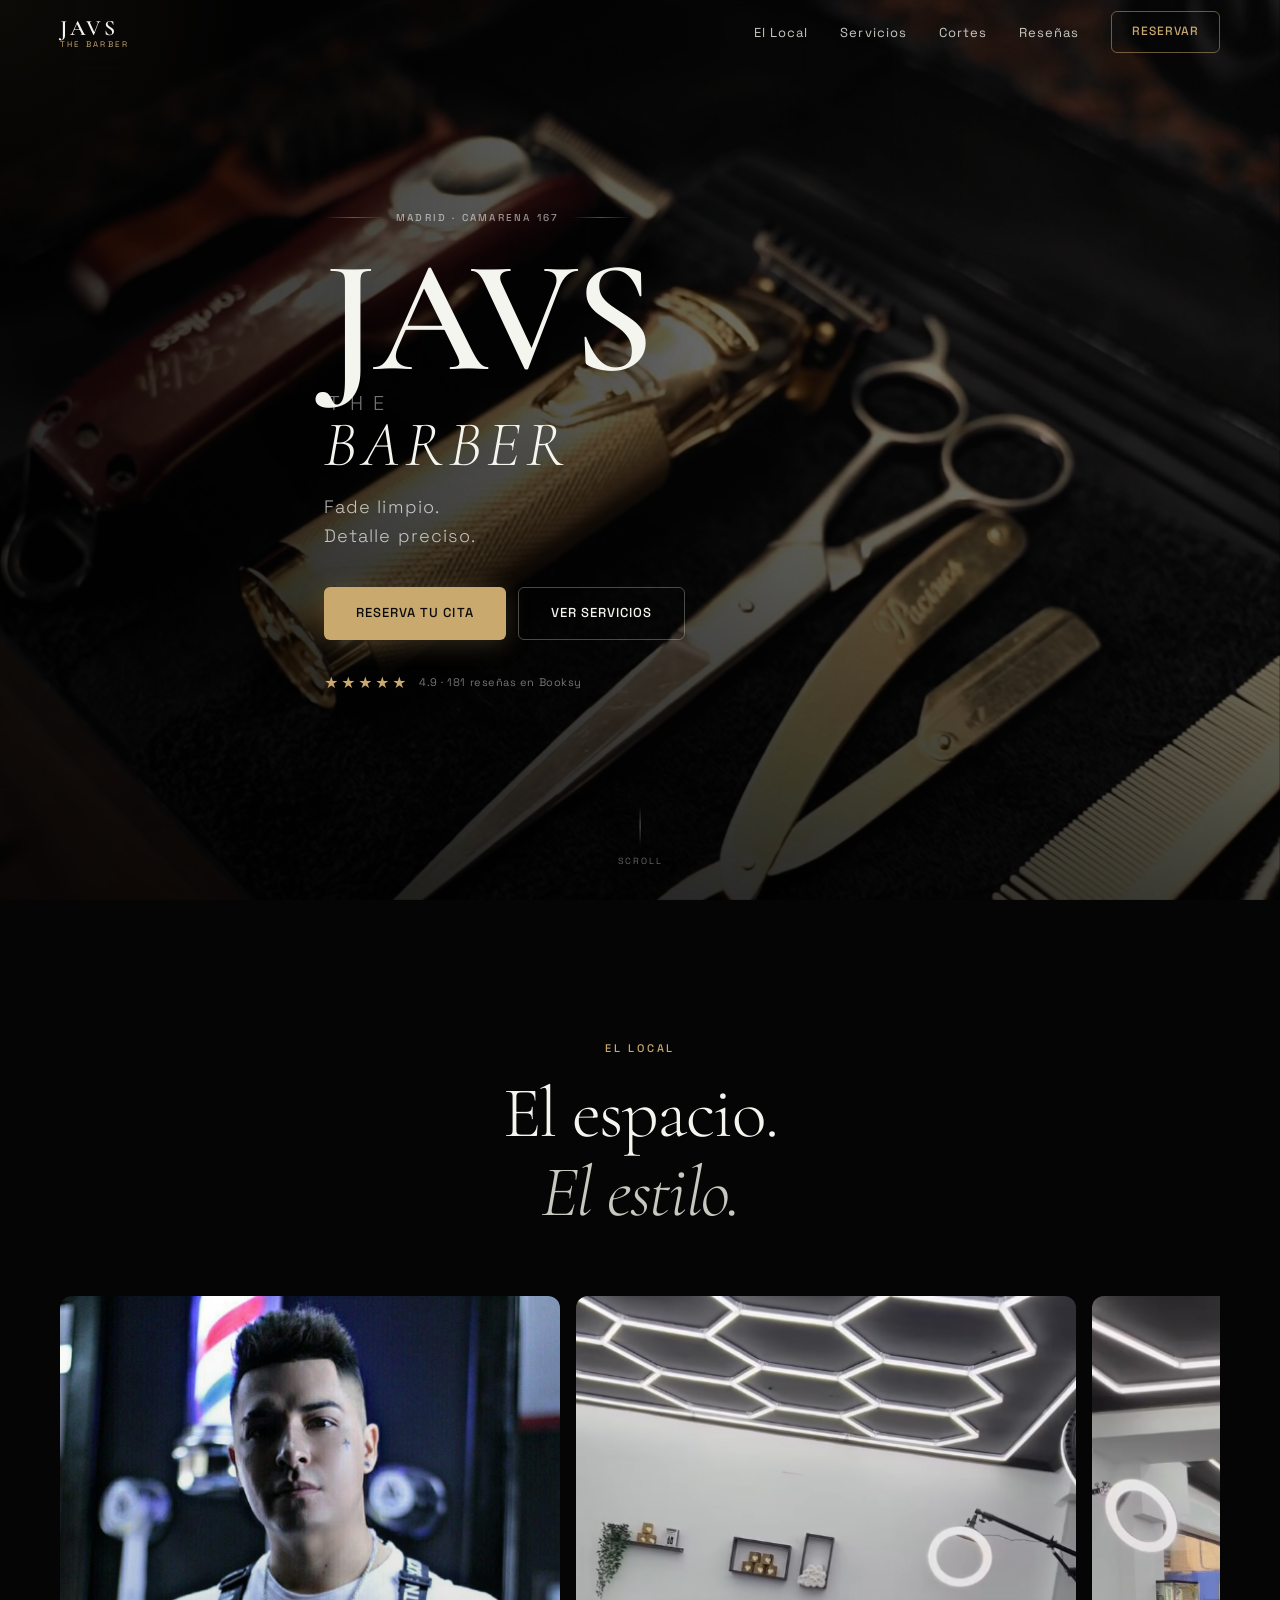
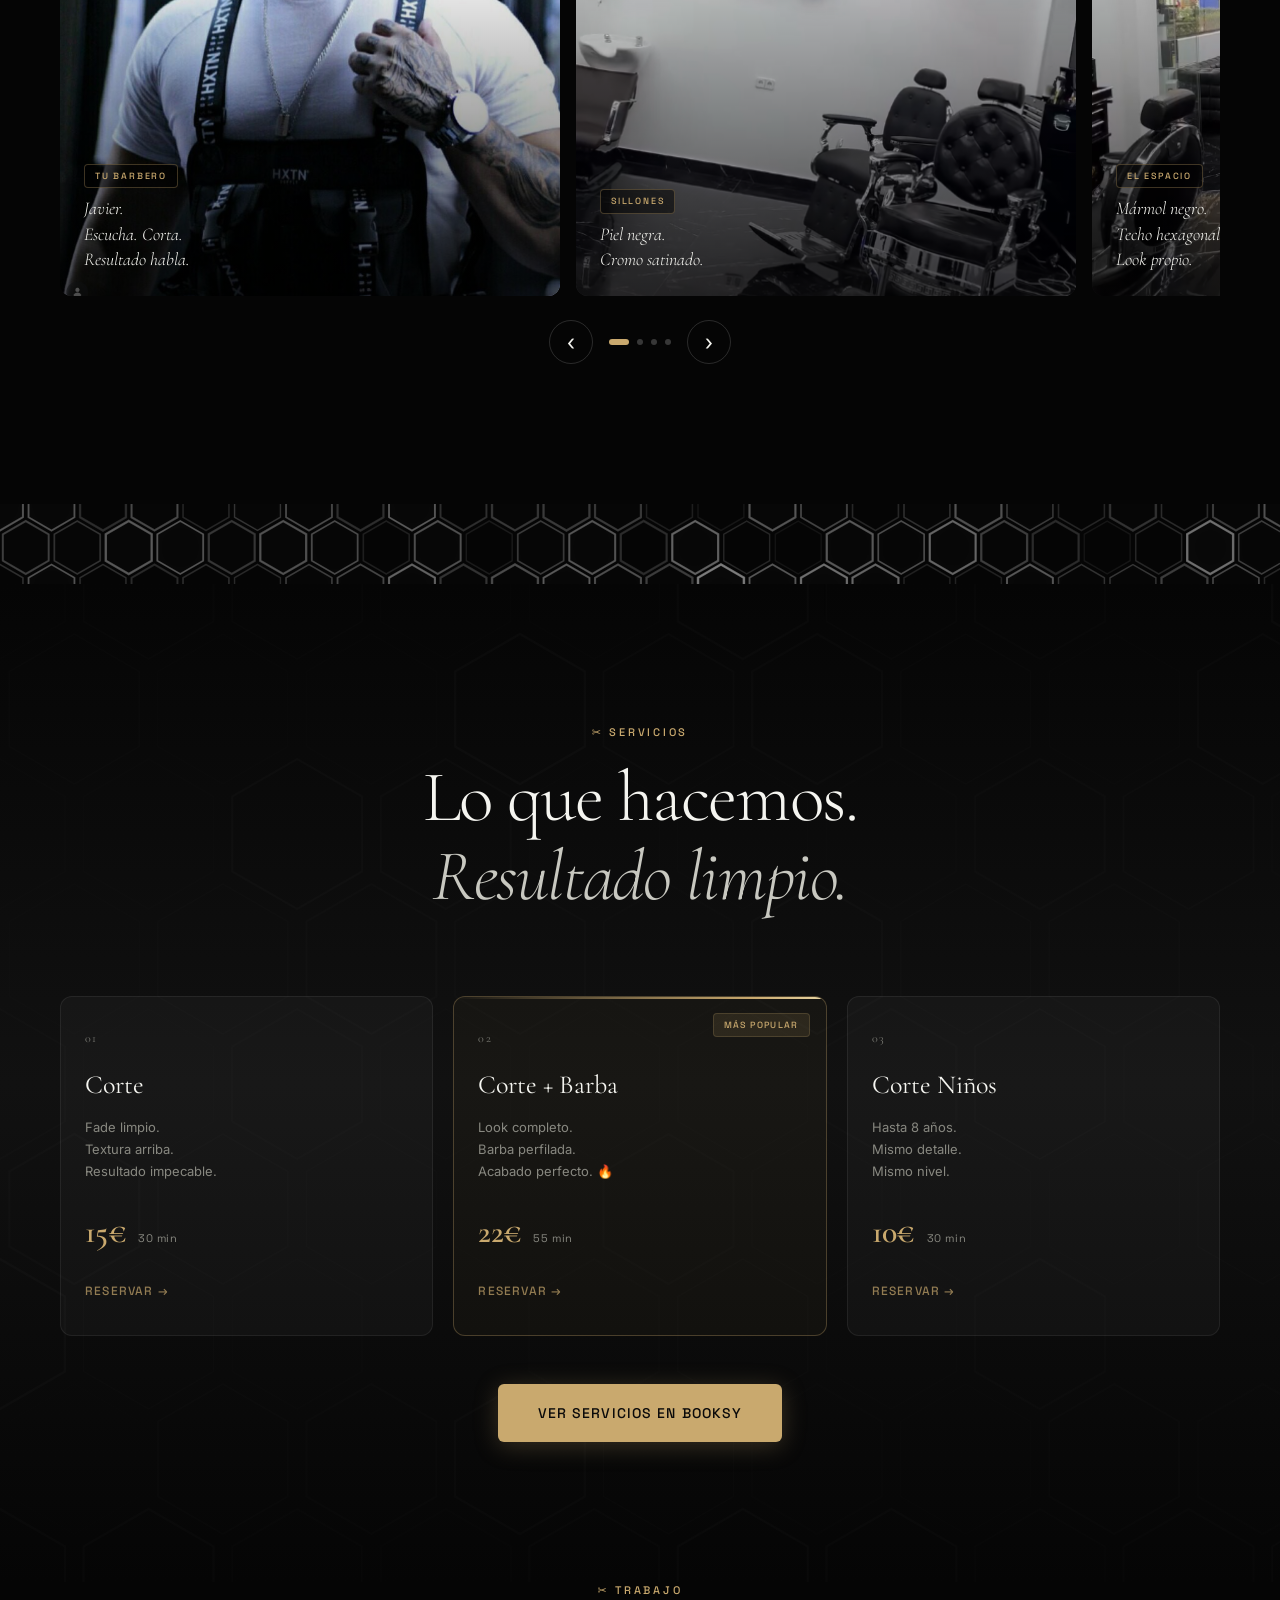
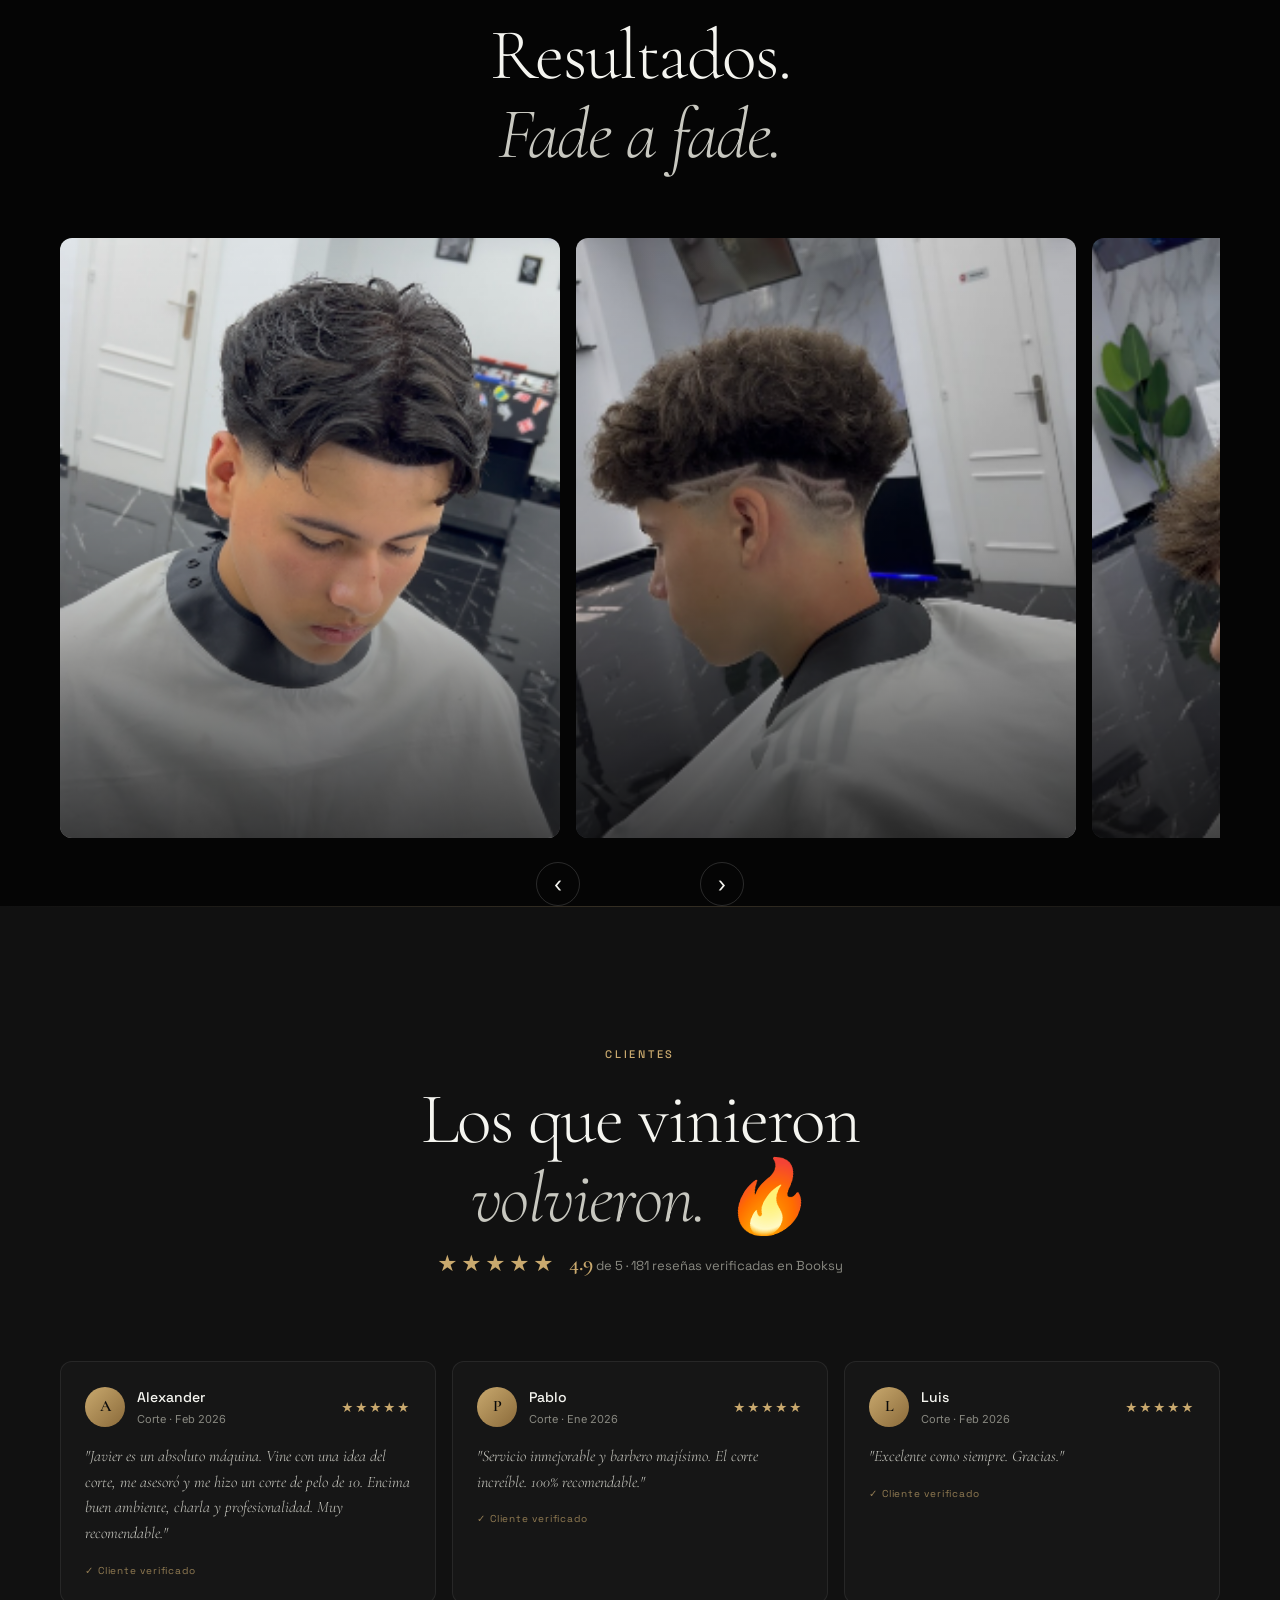
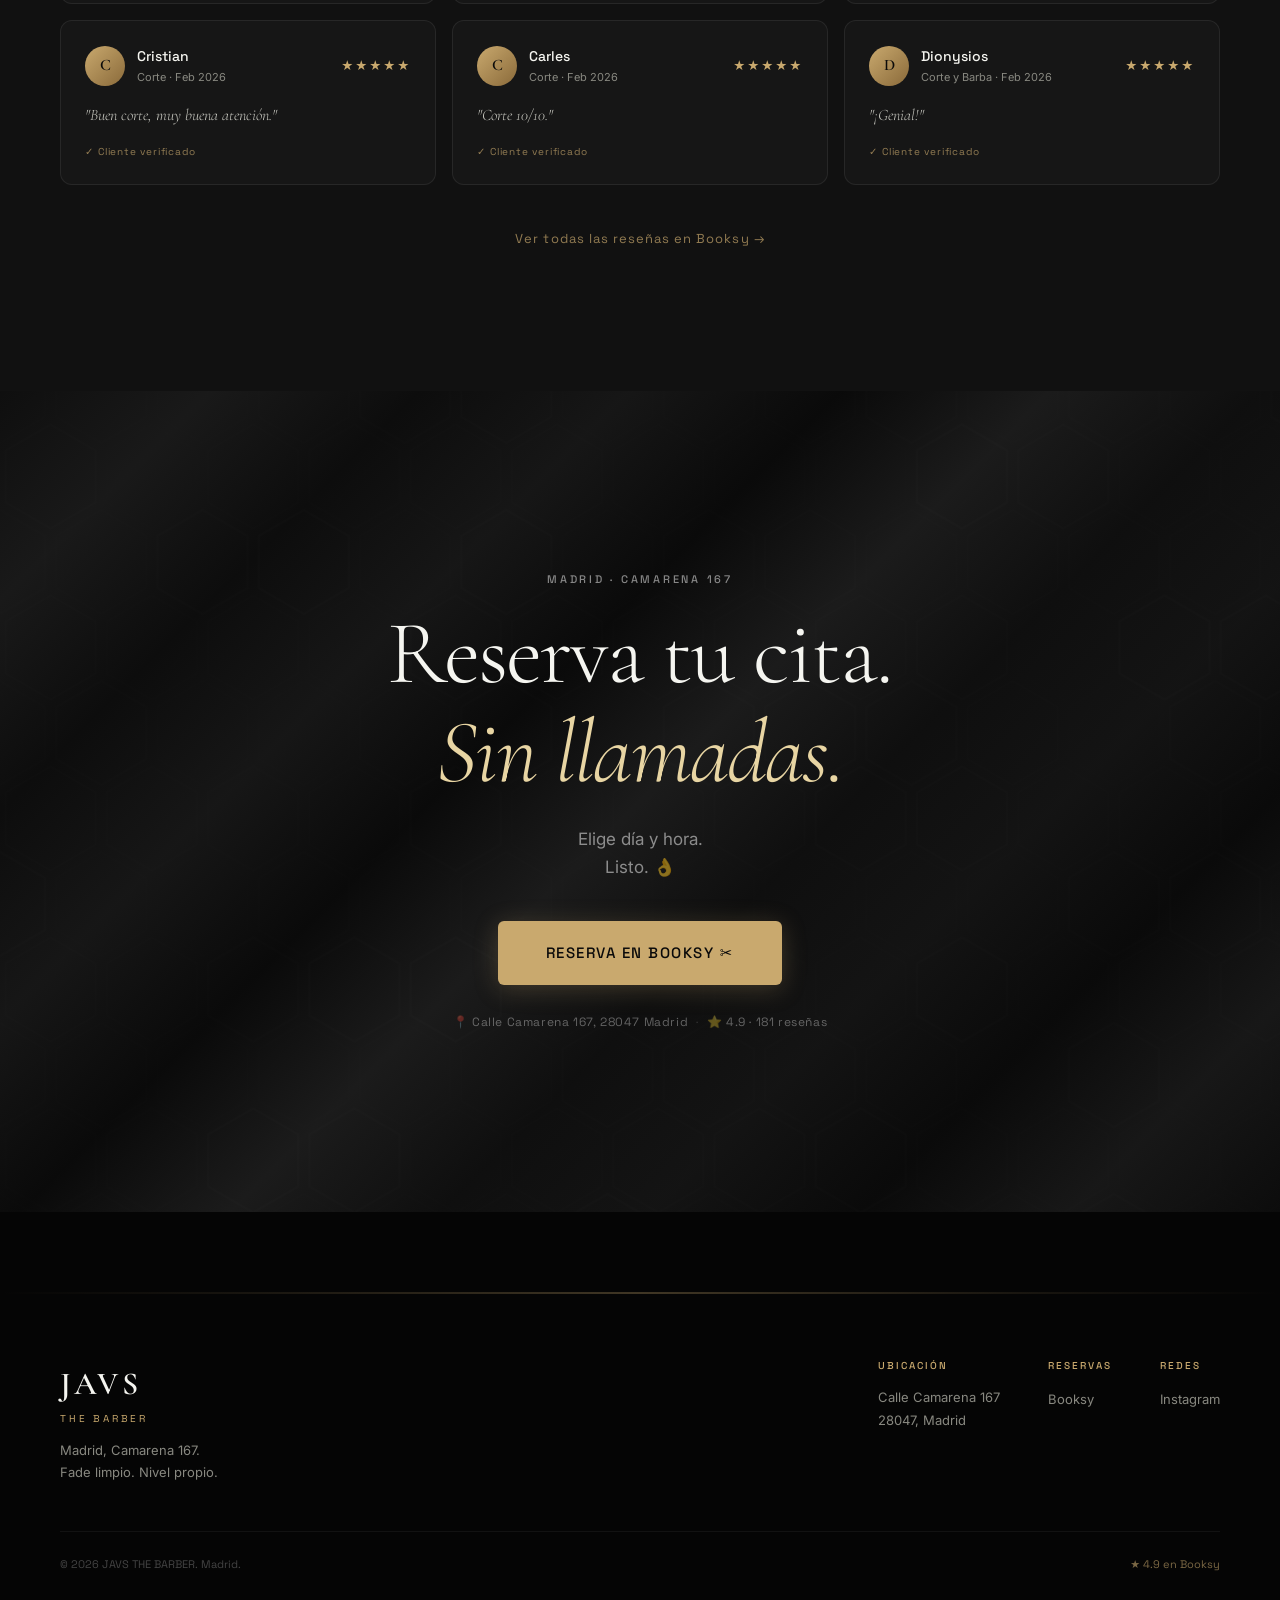
==== commit ed004e58: "[video]" ====
--- a/index.html
+++ b/index.html
@@ -28,7 +28,6 @@
   <nav class="nav" id="nav">
     <div class="nav__inner">
       <a class="nav__logo" href="#hero">
-        <img class="nav__logo-img" src="images/icon.png" alt="JAVS THE BARBER" />
         <div class="nav__logo-text">
           <span class="nav__logo-main">JAVS</span>
           <span class="nav__logo-sub">THE BARBER</span>
@@ -56,9 +55,14 @@
   ══════════════════════════════════════ -->
   <section class="hero" id="hero">
 
-    <!-- Fondo hero: imagen estática con Ken Burns suave -->
+    <!-- Fondo hero: vídeo con fallback a imagen estática -->
     <div class="hero__bg" aria-hidden="true">
-      <div class="hero__bg-img"></div>
+      <video class="hero__video" id="heroVideo"
+        autoplay muted loop playsinline webkit-playsinline
+        preload="auto" disablepictureinpicture tabindex="-1">
+        <source src="video/hero.mp4" type="video/mp4" />
+      </video>
+      <div class="hero__bg-img" id="heroFallback"></div>
       <div class="hero__bg-overlay"></div>
     </div>
 
--- a/style.css
+++ b/style.css
@@ -51,7 +51,40 @@
 }
 
 body {
-  background: var(--black-deep);
+  background-color: #0a0a0a;
+  background-image:
+    /* Vetas blancas diagonales finas — capa 1 */
+    repeating-linear-gradient(
+      118deg,
+      transparent 0px,
+      transparent 28px,
+      rgba(255,255,255,0.018) 28px,
+      rgba(255,255,255,0.018) 29px,
+      transparent 29px,
+      transparent 68px,
+      rgba(255,255,255,0.012) 68px,
+      rgba(255,255,255,0.012) 69px
+    ),
+    /* Vetas más anchas — capa 2 */
+    repeating-linear-gradient(
+      142deg,
+      transparent 0px,
+      transparent 55px,
+      rgba(255,255,255,0.010) 55px,
+      rgba(255,255,255,0.010) 57px,
+      transparent 57px,
+      transparent 130px,
+      rgba(255,255,255,0.008) 130px,
+      rgba(255,255,255,0.008) 131px
+    ),
+    /* Halo central difuso */
+    radial-gradient(
+      ellipse 140% 80% at 50% 0%,
+      rgba(255,255,255,0.03) 0%,
+      transparent 60%
+    ),
+    /* Base sólida */
+    linear-gradient(180deg, #0f0f0f 0%, #080808 50%, #0c0c0c 100%);
   color: var(--white);
   font-family: var(--font-body);
   font-size: 16px;
@@ -137,19 +170,7 @@
 .nav__logo {
   display: flex;
   align-items: center;
-  gap: 10px;
   line-height: 1;
-}
-
-.nav__logo-img {
-  width: 32px;
-  height: 32px;
-  max-width: 32px;
-  max-height: 32px;
-  object-fit: contain;
-  flex-shrink: 0;
-  display: block;
-  filter: drop-shadow(0 0 6px rgba(201,169,110,0.25));
 }
 
 .nav__logo-text {
@@ -379,17 +400,36 @@
   z-index: 0;
 }
 
-/* Imagen de fondo principal */
-.hero__bg-img {
+/* Vídeo de fondo */
+.hero__video {
   position: absolute;
   top: 0; left: 0;
   width: 100%; height: 100%;
-  background-image: url('images/background.png');
+  object-fit: cover;
+  object-position: center;
+  z-index: 0;
+  opacity: 0;
+  transition: opacity 0.8s ease;
+  pointer-events: none;
+}
+.hero__video.ready { opacity: 1; }
+
+/* Fallback: imagen estática (visible cuando el vídeo no carga) */
+.hero__bg-img {
+  position: absolute;
+  top: 0; left: 0;
+  width: 100%; height: 100%;
+  background-image: url('video/imagen.png');
   background-size: cover;
   background-position: center center;
+  z-index: 0;
+  opacity: 1;
+  transition: opacity 0.8s ease;
   animation: heroBgZoom 18s ease-in-out infinite alternate;
   will-change: transform;
 }
+/* Ocultar fallback cuando el vídeo está listo */
+.hero__bg-img.hidden { opacity: 0; }
 
 @keyframes heroBgZoom {
   from { transform: scale(1.00); }
@@ -1426,12 +1466,6 @@
 @media (max-width: 599px) {
 
   /* ── NAV ── */
-  .nav__logo-img {
-    width: 26px !important;
-    height: 26px !important;
-    max-width: 26px !important;
-    max-height: 26px !important;
-  }
   .nav__logo-main {
     font-size: 17px;
   }
@@ -1481,11 +1515,6 @@
   }
   .section-header {
     margin-bottom: 36px;
-  }
-
-  /* ── EXPERIENCIA ── */
-  .experiencia__feature {
-    padding: 24px 16px;
   }
 
   /* ── SERVICIOS ── */
@@ -1505,12 +1534,6 @@
     font-size: 13px;
     width: 100%;
     text-align: center;
-  }
-
-  /* ── CARRUSEL CORTES ── */
-  .cortes__item {
-    flex: 0 0 82vw;
-    max-width: 320px;
   }
 
   /* ── CTA FINAL ── */
@@ -1595,124 +1618,9 @@
 }
 
 /* ══════════════════════════════════════
-   SECCIÓN CORTES — CARRUSEL
+   SECCIÓN CORTES — usa clases .local__*
 ══════════════════════════════════════ */
 .cortes {
-  padding: 80px 0 60px;
   background: var(--black-deep);
   overflow: hidden;
 }
-
-.cortes .section-header {
-  margin-bottom: 40px;
-}
-
-.cortes__carousel-wrap {
-  position: relative;
-  width: 100%;
-}
-
-.cortes__carousel {
-  display: flex;
-  gap: 12px;
-  overflow-x: auto;
-  scroll-snap-type: x mandatory;
-  -webkit-overflow-scrolling: touch;
-  scrollbar-width: none;
-  padding: 0 20px 20px;
-  cursor: grab;
-  -webkit-overflow-scrolling: touch;
-}
-
-.cortes__carousel::-webkit-scrollbar { display: none; }
-.cortes__carousel.is-dragging { cursor: grabbing; scroll-snap-type: none; }
-
-.cortes__item {
-  flex: 0 0 min(80vw, 320px);
-  scroll-snap-align: center;
-  border-radius: 10px;
-  overflow: hidden;
-  position: relative;
-  aspect-ratio: 4 / 5;
-  background: var(--black-mid);
-}
-
-.cortes__item img {
-  width: 100%;
-  height: 100%;
-  object-fit: cover;
-  display: block;
-  transition: transform 0.5s var(--ease-premium);
-}
-
-.cortes__item:hover img {
-  transform: scale(1.04);
-}
-
-/* Botones prev/next */
-.cortes__btn {
-  display: none;
-  position: absolute;
-  top: 50%;
-  transform: translateY(-50%);
-  width: 48px;
-  height: 48px;
-  border-radius: 50%;
-  background: rgba(10,10,10,0.8);
-  border: 1px solid rgba(201,169,110,0.3);
-  color: var(--gold);
-  font-size: 1.6rem;
-  line-height: 1;
-  cursor: pointer;
-  transition: background 0.2s, border-color 0.2s;
-  z-index: 5;
-}
-
-.cortes__btn:hover {
-  background: rgba(201,169,110,0.15);
-  border-color: var(--gold);
-}
-
-.cortes__btn--prev { left: 16px; }
-.cortes__btn--next { right: 16px; }
-
-/* Dots */
-.cortes__dots {
-  display: flex;
-  justify-content: center;
-  gap: 8px;
-  padding: 16px 0 0;
-}
-
-.cortes__dots .dot {
-  width: 6px;
-  height: 6px;
-  border-radius: 50%;
-  background: rgba(255,255,255,0.2);
-  border: none;
-  cursor: pointer;
-  transition: background 0.3s, transform 0.3s;
-  padding: 0;
-}
-
-.cortes__dots .dot.active {
-  background: var(--gold);
-  transform: scale(1.4);
-}
-
-@media (min-width: 700px) {
-  .cortes__item {
-    flex: 0 0 300px;
-  }
-}
-
-@media (min-width: 900px) {
-  .cortes__btn { display: flex; align-items: center; justify-content: center; }
-  .cortes__item {
-    flex: 0 0 280px;
-  }
-  .cortes__carousel {
-    padding: 0 60px 20px;
-    gap: 16px;
-  }
-}
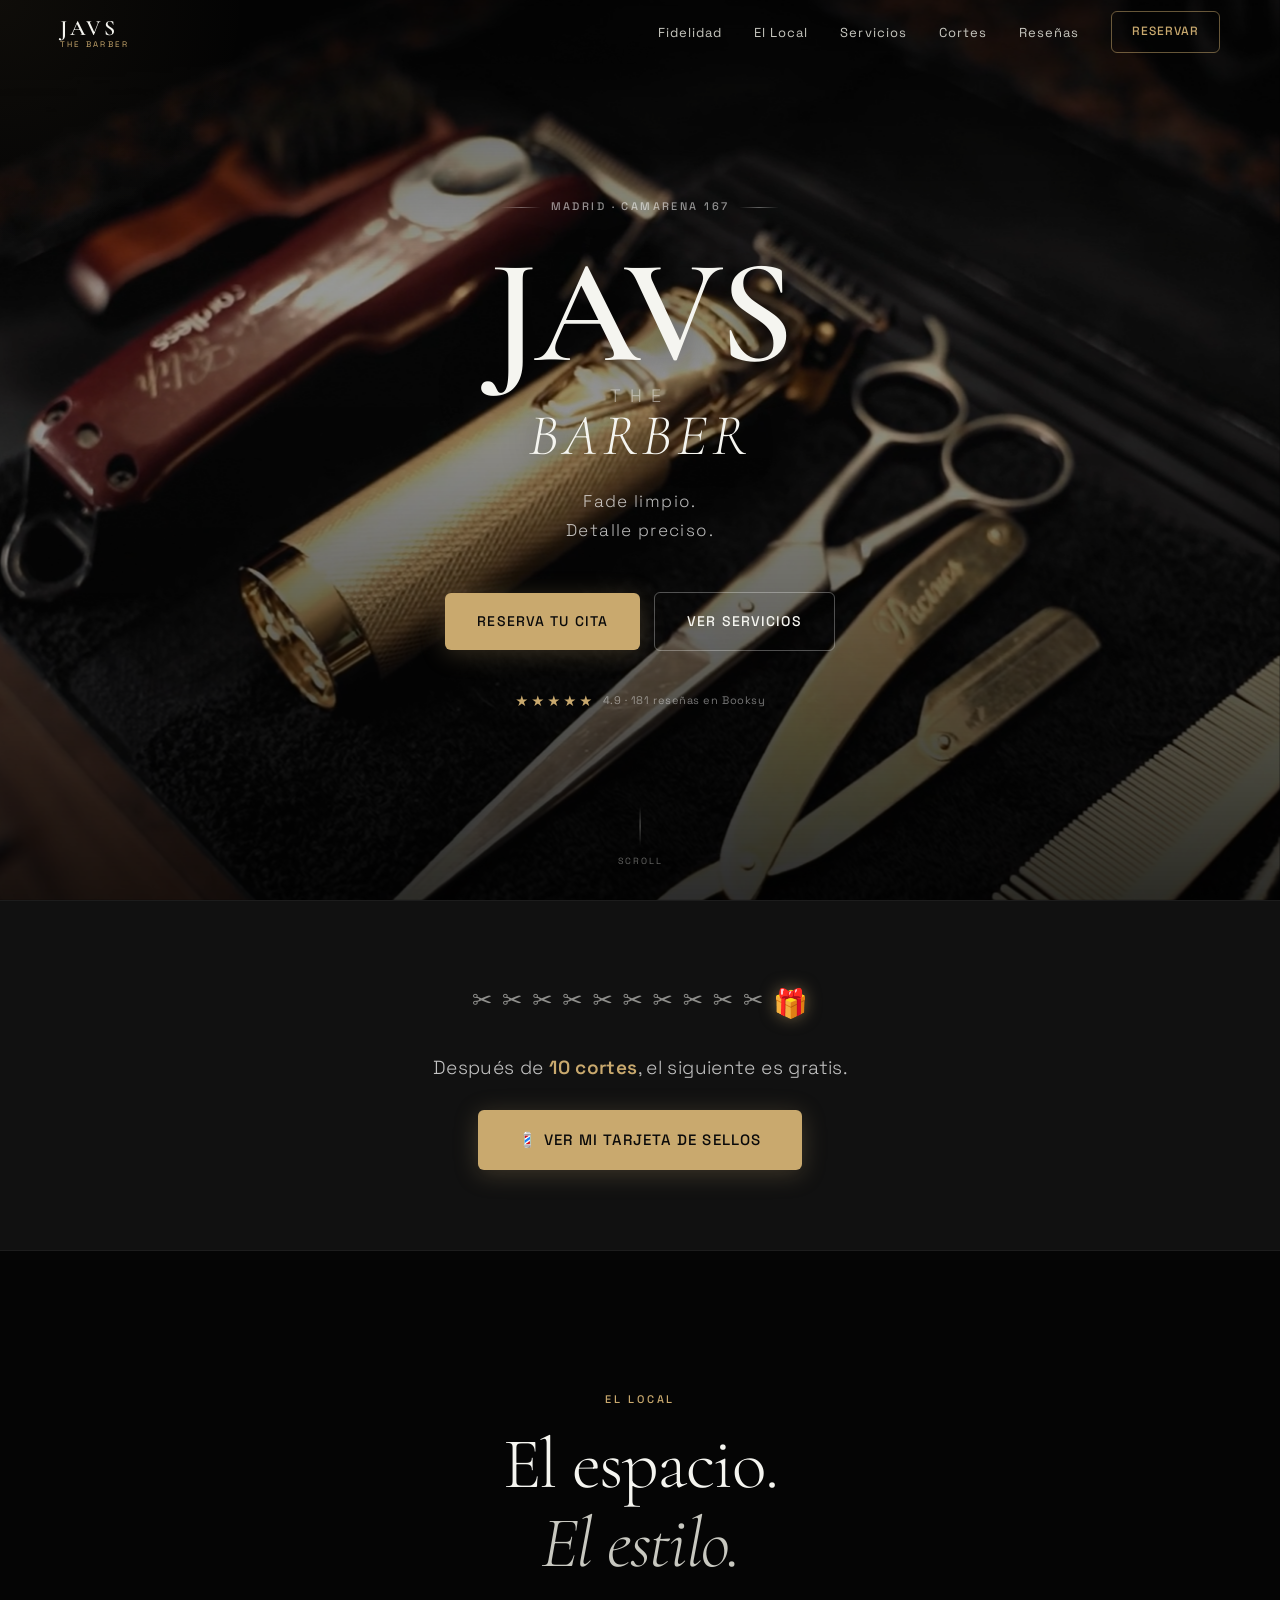
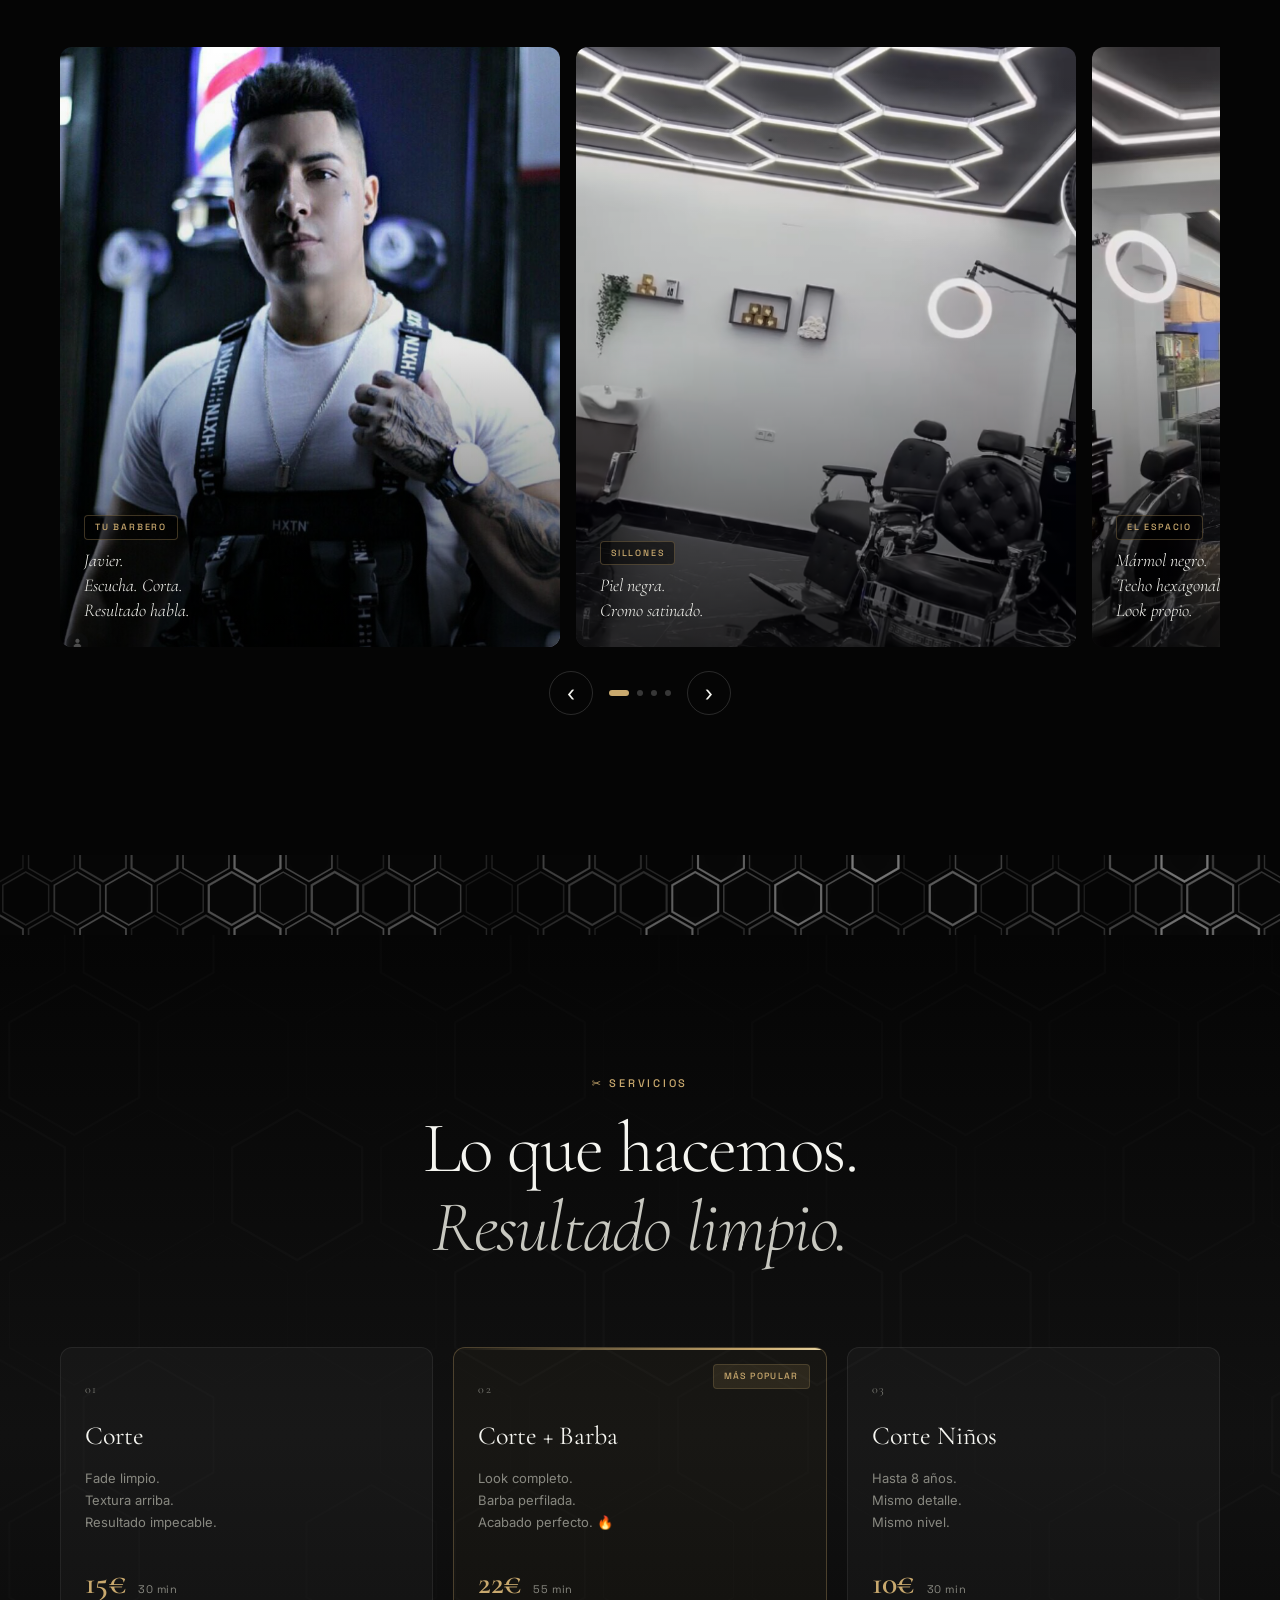
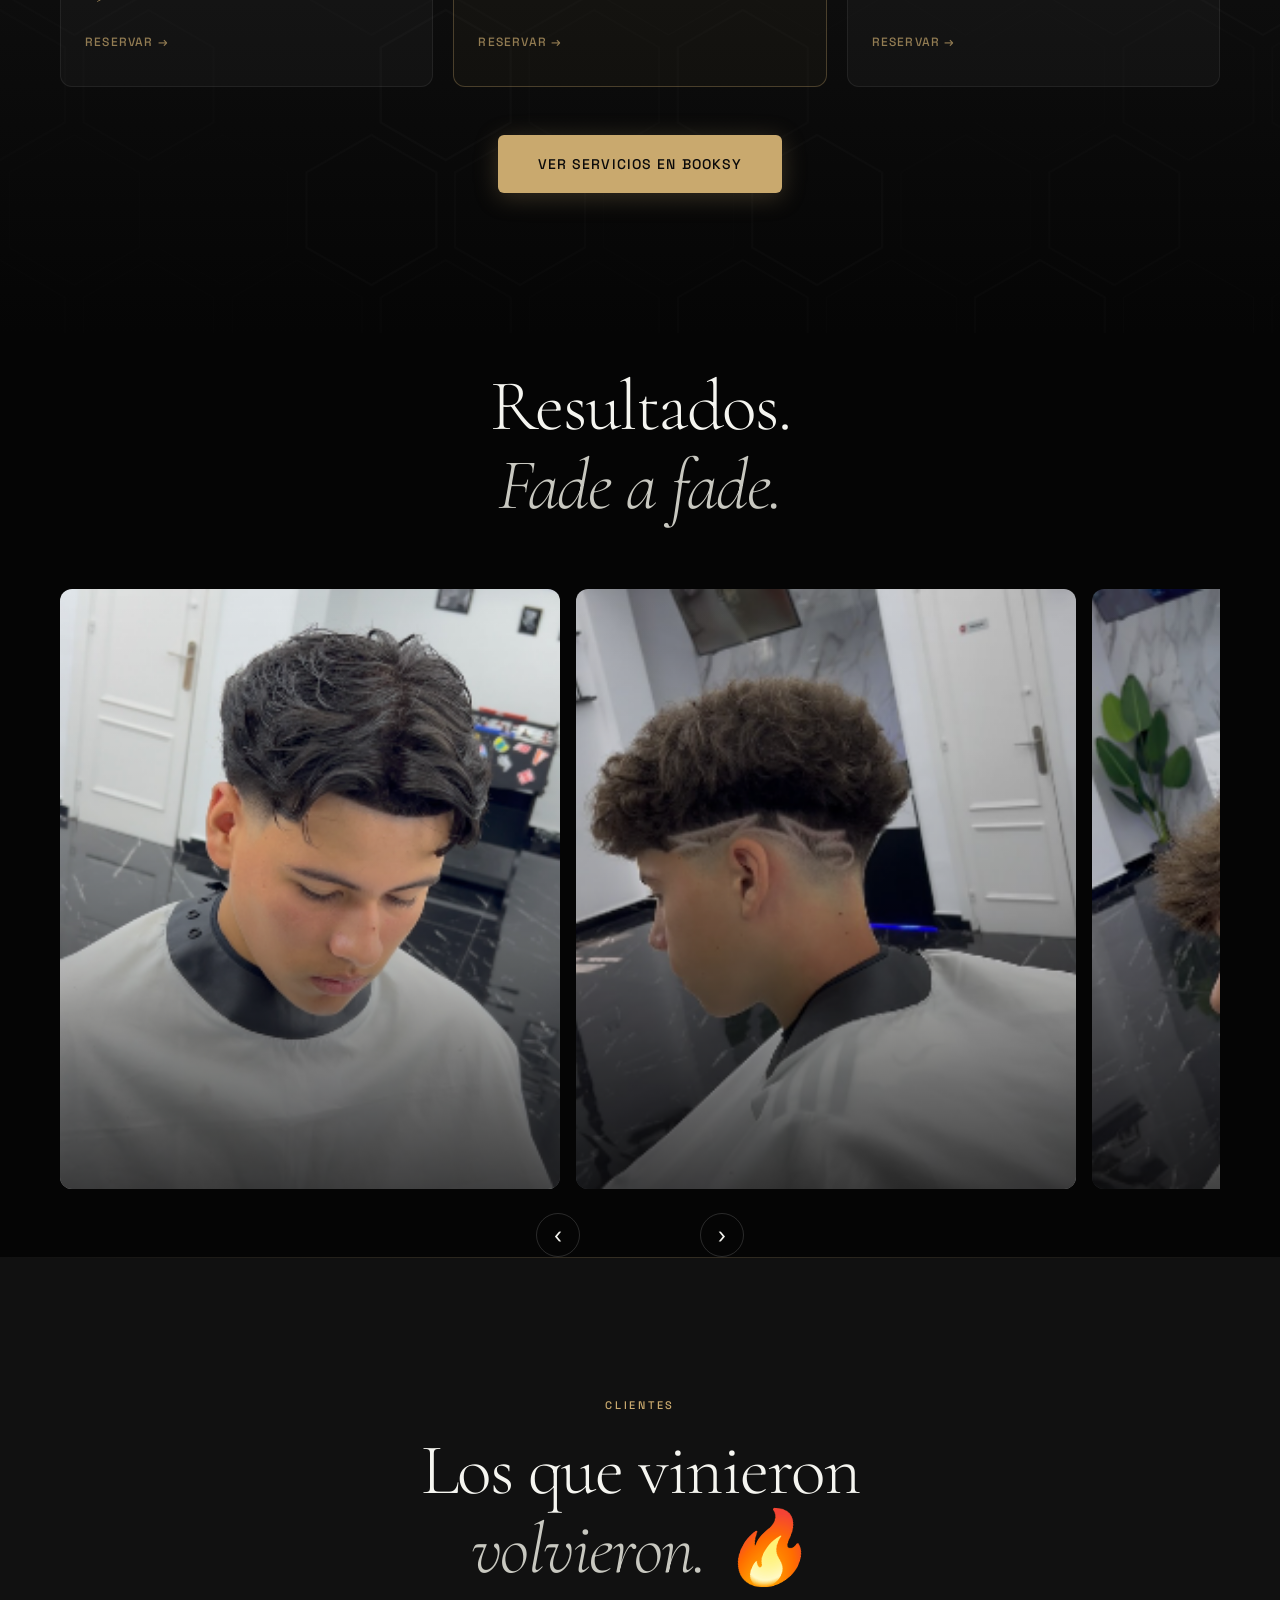
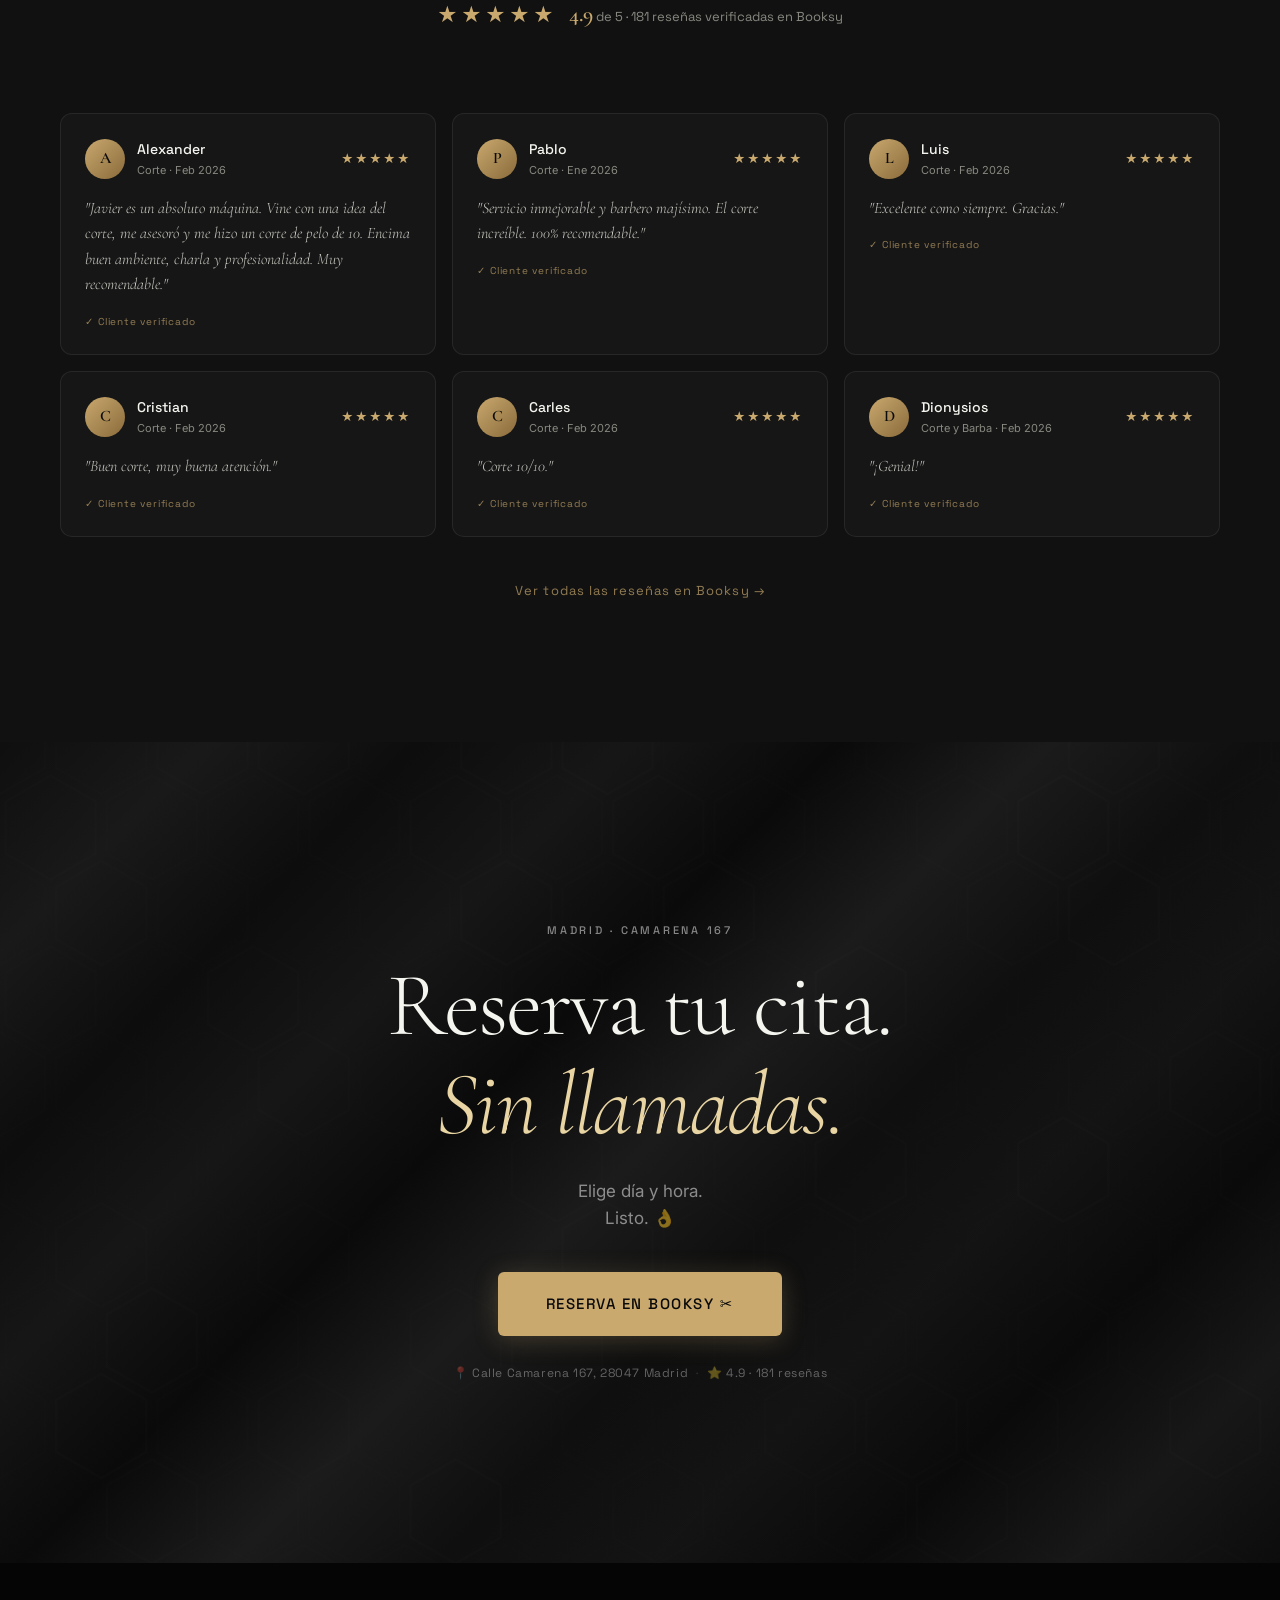
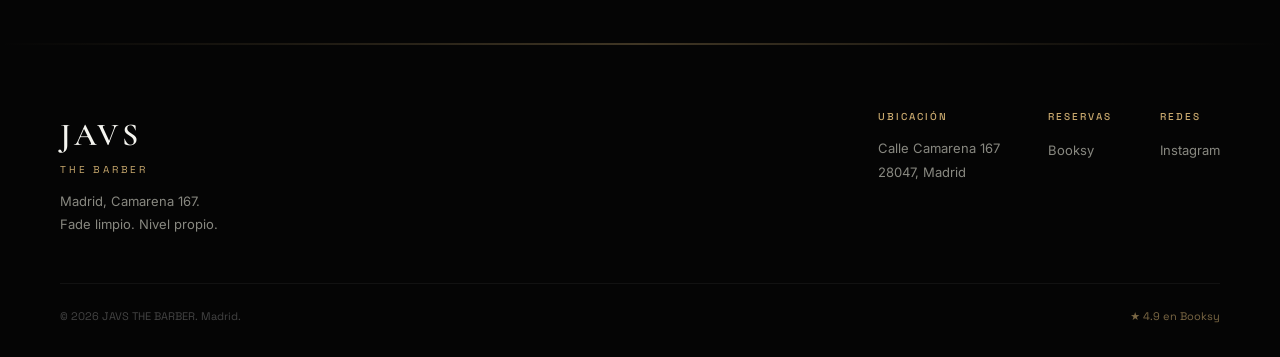
==== commit 9beecca4: "[video]" ====
--- a/index.html
+++ b/index.html
@@ -37,6 +37,7 @@
         <span></span><span></span><span></span>
       </button>
       <ul class="nav__links" id="navLinks">
+        <li><a href="#fidelidad" class="nav__link">Fidelidad</a></li>
         <li><a href="#local" class="nav__link">El Local</a></li>
         <li><a href="#servicios" class="nav__link">Servicios</a></li>
         <li><a href="#cortes" class="nav__link">Cortes</a></li>
@@ -105,6 +106,37 @@
     <div class="hero__scroll">
       <div class="hero__scroll-line"></div>
       <span>Scroll</span>
+    </div>
+  </section>
+
+  <!-- ══════════════════════════════════════
+       SECCIÓN: FIDELIZACIÓN
+  ══════════════════════════════════════ -->
+  <section class="fidelidad" id="fidelidad">
+    <div class="container">
+      <div class="fidelidad__inner reveal-up">
+        <div class="fidelidad__stamps" aria-hidden="true">
+          <span class="fidelidad__stamp" title="Corte 1">✂️</span>
+          <span class="fidelidad__stamp" title="Corte 2">✂️</span>
+          <span class="fidelidad__stamp" title="Corte 3">✂️</span>
+          <span class="fidelidad__stamp" title="Corte 4">✂️</span>
+          <span class="fidelidad__stamp" title="Corte 5">✂️</span>
+          <span class="fidelidad__stamp" title="Corte 6">✂️</span>
+          <span class="fidelidad__stamp" title="Corte 7">✂️</span>
+          <span class="fidelidad__stamp" title="Corte 8">✂️</span>
+          <span class="fidelidad__stamp" title="Corte 9">✂️</span>
+          <span class="fidelidad__stamp" title="Corte 10">✂️</span>
+          <span class="fidelidad__stamp fidelidad__stamp--free" title="¡Gratis!">🎁</span>
+        </div>
+        <p class="fidelidad__text">
+          Después de <strong>10 cortes</strong>, el siguiente es gratis.
+        </p>
+        <a href="https://fidelidad-digital.vercel.app/b/Javs-The-Barber/"
+           target="_blank" rel="noopener" class="btn btn--primary fidelidad__btn">
+          <span class="btn__inner">💈 Ver mi tarjeta de sellos</span>
+          <span class="btn__glow"></span>
+        </a>
+      </div>
     </div>
   </section>
 
--- a/style.css
+++ b/style.css
@@ -94,6 +94,8 @@
 }
 
 img { display: block; width: 100%; height: 100%; object-fit: cover; }
+/* video inside hero must NOT inherit the img reset */
+video { display: block; max-width: none; }
 a { color: inherit; text-decoration: none; }
 button { border: none; background: none; cursor: pointer; font-family: inherit; }
 canvas { display: block; }
@@ -379,7 +381,7 @@
 }
 
 /* ══════════════════════════════════════
-   HERO — IMAGEN ESTÁTICA + ZOOM SUAVE
+   HERO — FULLSCREEN VIDEO BG
 ══════════════════════════════════════ */
 .hero {
   position: relative;
@@ -387,34 +389,44 @@
   min-height: 100vh;
   min-height: 100svh;
   display: flex;
-  align-items: center;
+  flex-direction: column;
+  align-items: center;
+  justify-content: center;
   overflow: hidden;
-  padding-top: var(--nav-h);
-  background: var(--black-deep);
-}
-
+  background: #0a0a0a;
+}
+
+/* ── Background container: pinned behind everything ── */
 .hero__bg {
   position: absolute;
   top: 0; left: 0;
   width: 100%; height: 100%;
   z-index: 0;
-}
-
-/* Vídeo de fondo */
+  overflow: hidden;
+}
+
+/* ── Video: fills the entire bg container ── */
 .hero__video {
   position: absolute;
-  top: 0; left: 0;
-  width: 100%; height: 100%;
+  top: 50%; left: 50%;
+  transform: translate(-50%, -50%);
+  min-width: 100%;
+  min-height: 100%;
+  width: auto;
+  height: auto;
   object-fit: cover;
-  object-position: center;
-  z-index: 0;
+  object-position: center center;
+  z-index: 1;
   opacity: 0;
-  transition: opacity 0.8s ease;
+  transition: opacity 1s ease;
   pointer-events: none;
+  display: block;
+  /* override global img rule */
+  max-width: none;
 }
 .hero__video.ready { opacity: 1; }
 
-/* Fallback: imagen estática (visible cuando el vídeo no carga) */
+/* ── Fallback image: visible until video plays ── */
 .hero__bg-img {
   position: absolute;
   top: 0; left: 0;
@@ -424,131 +436,153 @@
   background-position: center center;
   z-index: 0;
   opacity: 1;
-  transition: opacity 0.8s ease;
+  transition: opacity 1s ease;
   animation: heroBgZoom 18s ease-in-out infinite alternate;
   will-change: transform;
 }
-/* Ocultar fallback cuando el vídeo está listo */
 .hero__bg-img.hidden { opacity: 0; }
 
 @keyframes heroBgZoom {
   from { transform: scale(1.00); }
   to   { transform: scale(1.06); }
 }
-
 @media (prefers-reduced-motion: reduce) {
   .hero__bg-img { animation: none; }
 }
 
-/* Overlay oscuro siempre encima de la imagen */
+/* ── Dark scrim over the video, below text ── */
 .hero__bg-overlay {
   position: absolute;
   top: 0; left: 0;
   width: 100%; height: 100%;
-  z-index: 1;
+  z-index: 2;
   pointer-events: none;
   background:
-    linear-gradient(to right, rgba(0,0,0,0.82) 0%, rgba(0,0,0,0.58) 55%, rgba(0,0,0,0.35) 100%),
-    linear-gradient(to top,   rgba(0,0,0,0.60) 0%, transparent 60%);
-}
-
-/* Contenido hero — encima del overlay (z2) */
+    linear-gradient(to top,    rgba(0,0,0,0.72) 0%, rgba(0,0,0,0.08) 55%, transparent 100%),
+    linear-gradient(to bottom, rgba(0,0,0,0.50) 0%, transparent 30%),
+    rgba(0,0,0,0.35);
+}
+
+/* ── Hero content: centered overlay, above scrim ── */
 .hero__content {
   position: relative;
   z-index: 10;
   width: 100%;
-  max-width: 680px;
-  padding: 40px 24px 100px;
+  max-width: 640px;
+  /* safe horizontal padding for small phones */
+  padding: clamp(80px, 15vw, 140px) clamp(24px, 5vw, 56px) clamp(96px, 13vw, 130px);
   margin: 0 auto;
   box-sizing: border-box;
+  text-align: center;
+  display: flex;
+  flex-direction: column;
+  align-items: center;
 }
 
 .hero__eyebrow {
   display: flex;
   align-items: center;
-  gap: 12px;
-  font-family: var(--font-ui);
-  font-size: 10px;
+  justify-content: center;
+  gap: 10px;
+  font-family: var(--font-ui);
+  font-size: clamp(9px, 2vw, 11px);
   font-weight: 500;
   letter-spacing: 0.22em;
   text-transform: uppercase;
   color: rgba(255,255,255,0.55);
-  margin-bottom: 24px;
+  margin-bottom: clamp(20px, 4vw, 32px);
 }
 .hero__line {
-  flex: 1;
+  width: 40px;
   height: 1px;
-  background: linear-gradient(90deg, transparent, rgba(255,255,255,0.3), transparent);
-  max-width: 60px;
+  background: linear-gradient(90deg, transparent, rgba(255,255,255,0.35), transparent);
+  flex-shrink: 0;
 }
 
 /* Título hero */
 .hero__title {
   display: flex;
   flex-direction: column;
-  margin-bottom: 20px;
+  align-items: center;
+  margin-bottom: clamp(16px, 3vw, 24px);
   line-height: 0.9;
 }
 .hero__title-javs {
   font-family: var(--font-display);
-  font-size: clamp(72px, 20vw, 160px);
+  font-size: clamp(64px, 18vw, 148px);
   font-weight: 600;
   letter-spacing: -0.02em;
   color: var(--white);
-  text-shadow: 0 4px 60px rgba(0,0,0,0.6);
-  line-height: 0.85;
+  text-shadow: 0 2px 40px rgba(0,0,0,0.7);
+  line-height: 0.88;
+  text-align: center;
 }
 .hero__title-the {
   font-family: var(--font-ui);
-  font-size: clamp(13px, 3vw, 20px);
+  font-size: clamp(11px, 2.5vw, 18px);
   font-weight: 300;
   letter-spacing: 0.5em;
   color: rgba(255,255,255,0.45);
-  margin: 8px 0 4px 4px;
+  margin: 10px 0 6px;
   text-transform: uppercase;
+  text-align: center;
 }
 .hero__title-barber {
   font-family: var(--font-display);
-  font-size: clamp(30px, 8vw, 64px);
+  font-size: clamp(26px, 7vw, 58px);
   font-weight: 300;
   letter-spacing: 0.08em;
   color: var(--white);
-  text-shadow: 0 4px 40px rgba(0,0,0,0.5);
+  text-shadow: 0 2px 30px rgba(0,0,0,0.6);
   font-style: italic;
+  text-align: center;
 }
 
 .hero__claim {
   font-family: var(--font-ui);
-  font-size: clamp(14px, 3vw, 18px);
+  font-size: clamp(13px, 2.5vw, 17px);
   font-weight: 300;
-  letter-spacing: 0.06em;
-  color: rgba(255,255,255,0.7);
-  margin-bottom: 36px;
+  letter-spacing: 0.08em;
+  line-height: 1.7;
+  color: rgba(255,255,255,0.72);
+  margin-bottom: clamp(32px, 6vw, 48px);
+  text-align: center;
 }
 
 .hero__ctas {
   display: flex;
-  flex-wrap: wrap;
-  gap: 12px;
-  margin-bottom: 32px;
+  flex-direction: column;   /* stack on mobile by default */
+  align-items: center;
+  gap: clamp(10px, 2vw, 14px);
+  width: 100%;
+  max-width: 360px;
+  margin-bottom: clamp(28px, 5vw, 40px);
+}
+
+.hero__ctas .btn {
+  width: 100%;
+  justify-content: center;
+  padding: 17px 28px;
+  font-size: clamp(12px, 2.2vw, 14px);
 }
 
 .hero__ctas .btn--ghost {
   color: var(--white);
-  border-color: rgba(255,255,255,0.28);
+  border-color: rgba(255,255,255,0.30);
 }
 .hero__ctas .btn--ghost:hover {
   background: rgba(255,255,255,0.08);
-  border-color: rgba(255,255,255,0.5);
+  border-color: rgba(255,255,255,0.55);
 }
 
 .hero__rating {
   display: flex;
   align-items: center;
-  gap: 10px;
+  justify-content: center;
+  gap: 8px;
 }
 .hero__stars {
-  font-size: 14px;
+  font-size: 13px;
   color: var(--gold);
   letter-spacing: 2px;
 }
@@ -1461,113 +1495,58 @@
 .delay-4 { transition-delay: 0.4s; }
 
 /* ══════════════════════════════════════
-   MOBILE RESPONSIVE EXTRAS
+   RESPONSIVE EXTRAS
 ══════════════════════════════════════ */
-@media (max-width: 599px) {
-
-  /* ── NAV ── */
-  .nav__logo-main {
-    font-size: 17px;
-  }
-  .nav__logo-sub {
-    font-size: 7px;
-    letter-spacing: 0.2em;
-  }
-  .nav__inner {
-    padding: 0 16px;
-  }
-
-  /* ── HERO ── */
-  .hero {
-    align-items: flex-start;
-  }
-  .hero__content {
-    padding: 32px 20px 120px;
-  }
-  .hero__title-javs {
-    font-size: clamp(60px, 20vw, 90px);
-  }
-  .hero__title-barber {
-    font-size: clamp(24px, 7vw, 42px);
-  }
-  .hero__claim {
-    font-size: 14px;
-    margin-bottom: 28px;
-  }
+
+/* ── Tablet: side-by-side buttons ── */
+@media (min-width: 480px) {
   .hero__ctas {
-    flex-direction: column;
-    gap: 10px;
+    flex-direction: row;
+    justify-content: center;
+    max-width: none;
+    width: auto;
   }
   .hero__ctas .btn {
-    width: 100%;
-    justify-content: center;
+    width: auto;
+    padding: 17px 32px;
+  }
+}
+
+/* ── Mobile (≤ 479px) ── */
+@media (max-width: 479px) {
+
+  /* NAV */
+  .nav__logo-main { font-size: 17px; }
+  .nav__logo-sub  { font-size: 7px; letter-spacing: 0.2em; }
+  .nav__inner     { padding: 0 16px; }
+
+  /* SECTIONS */
+  .section-title  { font-size: clamp(26px, 8vw, 40px); }
+  .section-header { margin-bottom: 32px; }
+
+  /* SERVICIOS */
+  .servicio-card  { padding: 22px 18px; }
+
+  /* BUTTONS */
+  .btn--xl, .btn--large {
     padding: 16px 24px;
-    font-size: 13px;
-  }
-  .hero__rating {
-    flex-wrap: wrap;
-    gap: 6px;
-  }
-
-  /* ── SECCIONES ── */
-  .section-title {
-    font-size: clamp(28px, 8vw, 44px);
-  }
-  .section-header {
-    margin-bottom: 36px;
-  }
-
-  /* ── SERVICIOS ── */
-  .servicio-card {
-    padding: 24px 20px;
-  }
-
-  /* ── BOTONES GENERALES ── */
-  .btn--xl {
-    padding: 16px 28px;
     font-size: 13px;
     width: 100%;
     text-align: center;
   }
-  .btn--large {
-    padding: 16px 28px;
-    font-size: 13px;
-    width: 100%;
-    text-align: center;
-  }
-
-  /* ── CTA FINAL ── */
-  .cta-final__title {
-    font-size: clamp(28px, 8vw, 44px);
-  }
-  .cta-final__details {
-    flex-direction: column;
-    gap: 6px;
-    text-align: center;
-  }
-  .cta-final__sep {
-    display: none;
-  }
-
-  /* ── FOOTER ── */
-  .footer__inner {
-    flex-direction: column;
-    gap: 32px;
-  }
-  .footer__links {
-    flex-wrap: wrap;
-    gap: 20px;
-  }
-  .footer__bottom {
-    flex-direction: column;
-    gap: 8px;
-    text-align: center;
-  }
-
-  /* ── GALERÍA LOCAL ── */
-  .local__slide {
-    min-width: 82vw;
-  }
+
+  /* CTA FINAL */
+  .cta-final__title   { font-size: clamp(26px, 8vw, 40px); }
+  .cta-final__details { flex-direction: column; gap: 6px; text-align: center; }
+  .cta-final__sep     { display: none; }
+
+  /* FOOTER */
+  .footer__inner  { flex-direction: column; gap: 32px; }
+  .footer__links  { flex-wrap: wrap; gap: 20px; }
+  .footer__bottom { flex-direction: column; gap: 8px; text-align: center; }
+
+  /* GALERÍA */
+  .local__slide   { min-width: 82vw; }
 }
 
 /* Animación de entrada del hero */
@@ -1618,6 +1597,75 @@
 }
 
 /* ══════════════════════════════════════
+   SECCIÓN FIDELIZACIÓN
+══════════════════════════════════════ */
+.fidelidad {
+  padding: clamp(48px, 8vw, 80px) 0;
+  background: var(--black-mid);
+  border-top: 1px solid rgba(255,255,255,0.05);
+  border-bottom: 1px solid rgba(255,255,255,0.05);
+}
+
+.fidelidad__inner {
+  display: flex;
+  flex-direction: column;
+  align-items: center;
+  text-align: center;
+  gap: clamp(20px, 4vw, 28px);
+}
+
+/* Sellos decorativos */
+.fidelidad__stamps {
+  display: flex;
+  flex-wrap: wrap;
+  justify-content: center;
+  gap: 10px;
+  max-width: 420px;
+}
+
+.fidelidad__stamp {
+  font-size: clamp(18px, 4vw, 24px);
+  opacity: 0.55;
+  transition: opacity 0.2s, transform 0.2s;
+  display: inline-block;
+}
+
+.fidelidad__stamp--free {
+  opacity: 1;
+  font-size: clamp(22px, 5vw, 28px);
+  filter: drop-shadow(0 0 8px rgba(201,169,110,0.5));
+}
+
+/* Texto principal */
+.fidelidad__text {
+  font-family: var(--font-ui);
+  font-size: clamp(15px, 3vw, 19px);
+  font-weight: 300;
+  color: rgba(255,255,255,0.75);
+  letter-spacing: 0.02em;
+  line-height: 1.5;
+}
+
+.fidelidad__text strong {
+  color: var(--gold);
+  font-weight: 600;
+}
+
+/* Botón */
+.fidelidad__btn {
+  font-size: clamp(13px, 2.5vw, 15px);
+  padding: clamp(14px, 2.5vw, 18px) clamp(28px, 5vw, 40px);
+}
+
+@media (max-width: 479px) {
+  .fidelidad__btn {
+    width: 100%;
+    max-width: 320px;
+    justify-content: center;
+  }
+}
+
+/* ══════════════════════════════════════
    SECCIÓN CORTES — usa clases .local__*
 ══════════════════════════════════════ */
 .cortes {
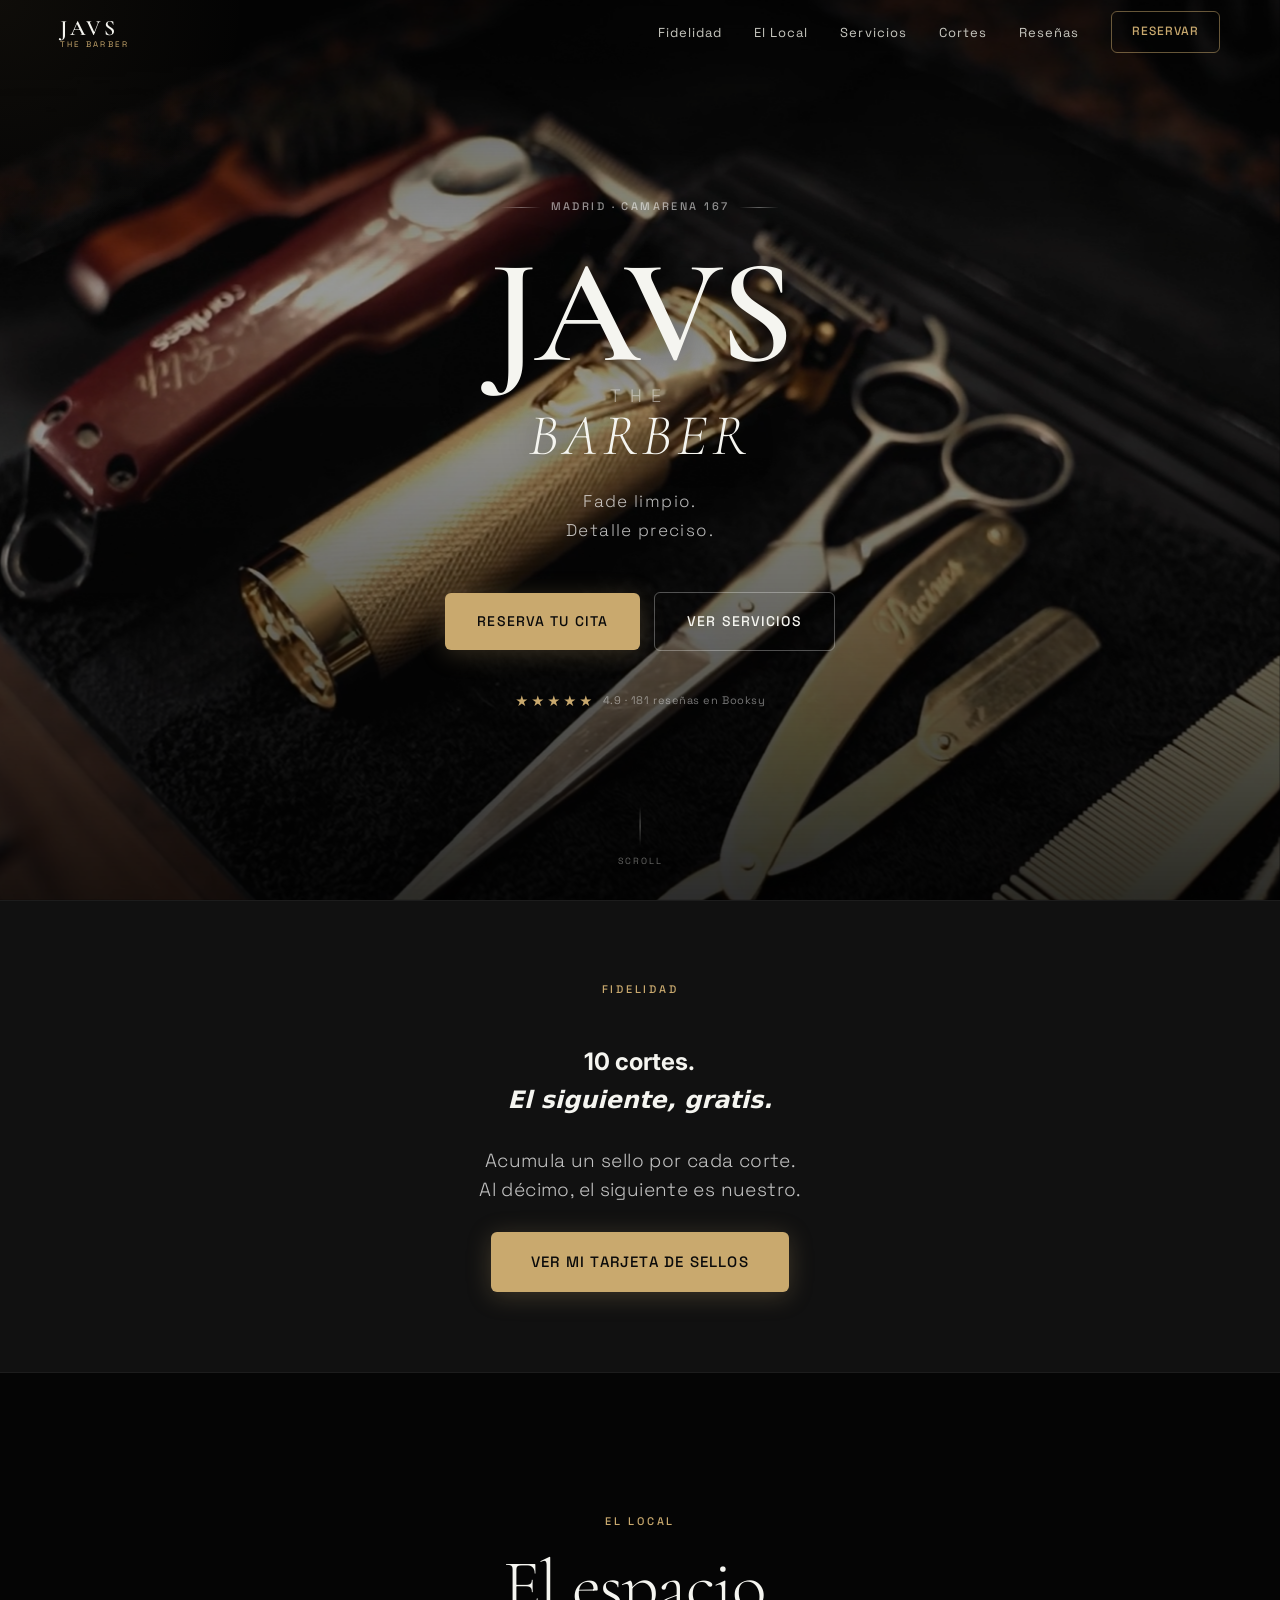
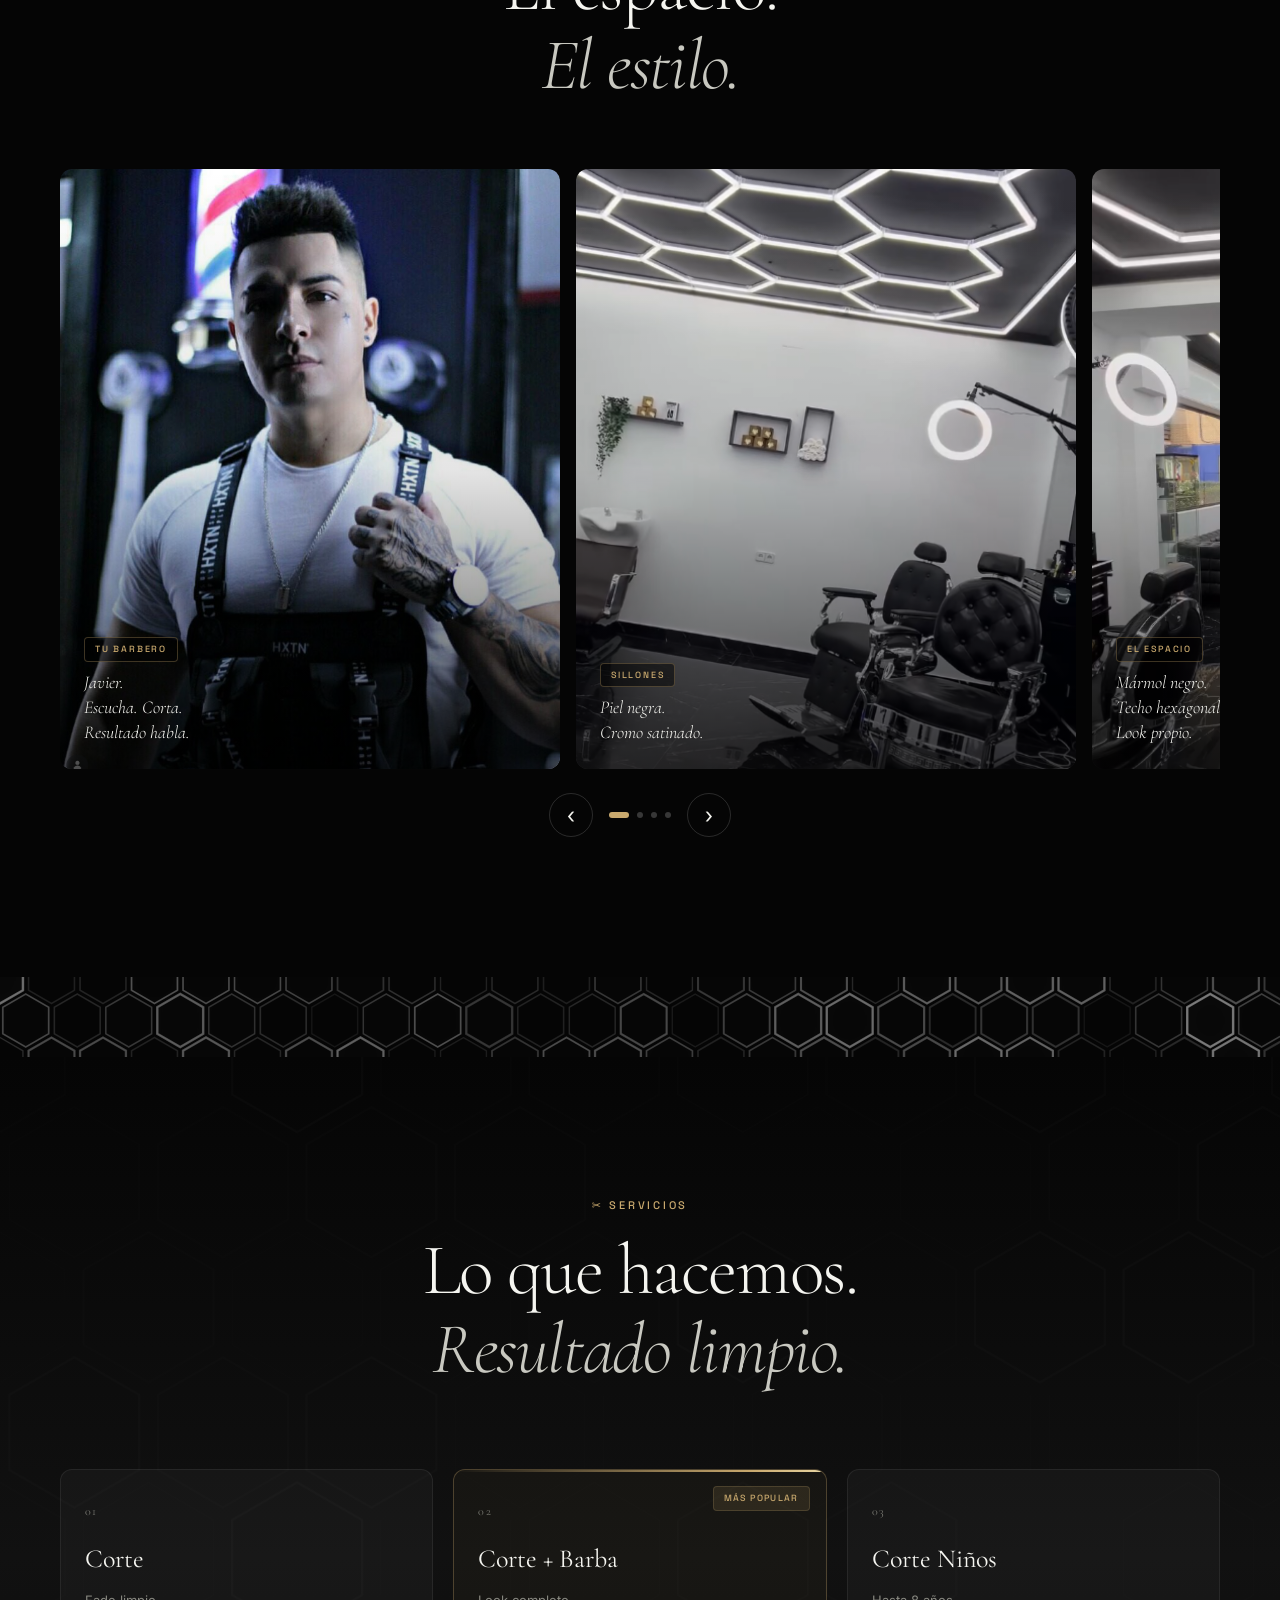
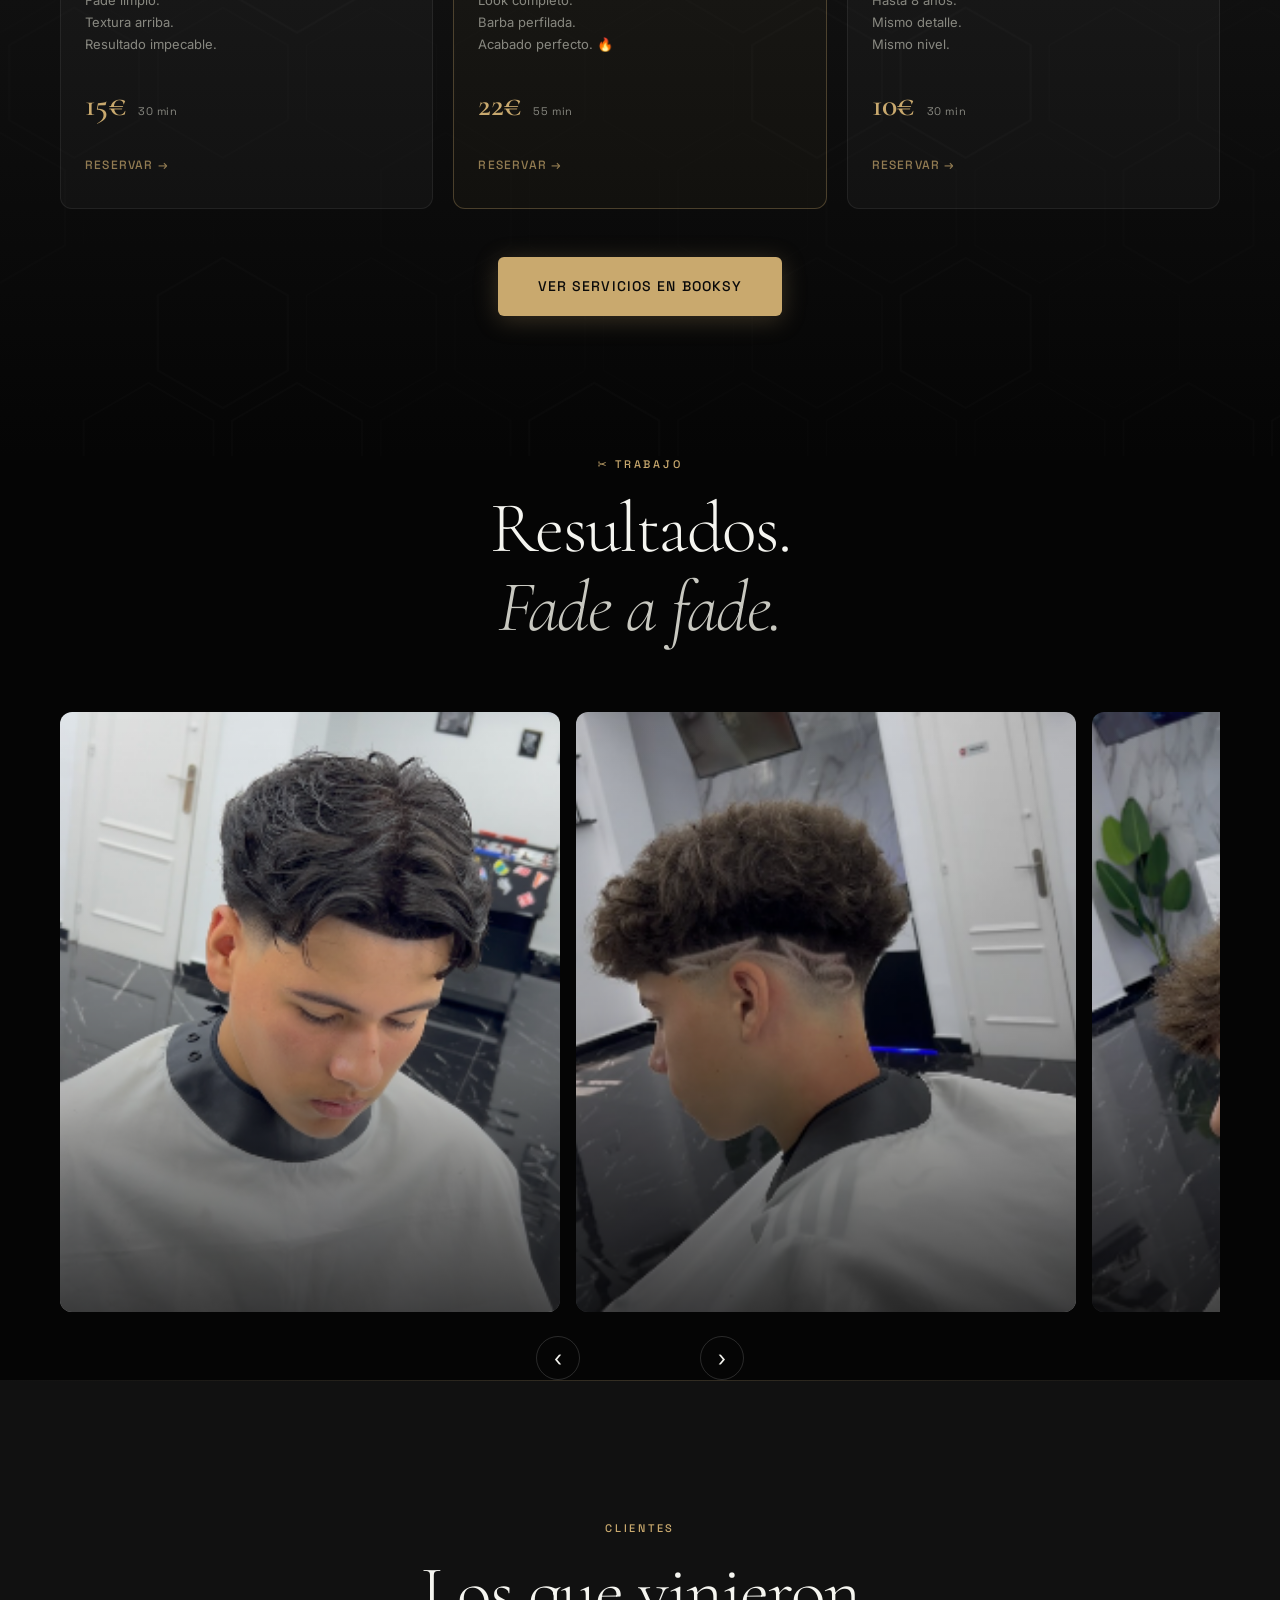
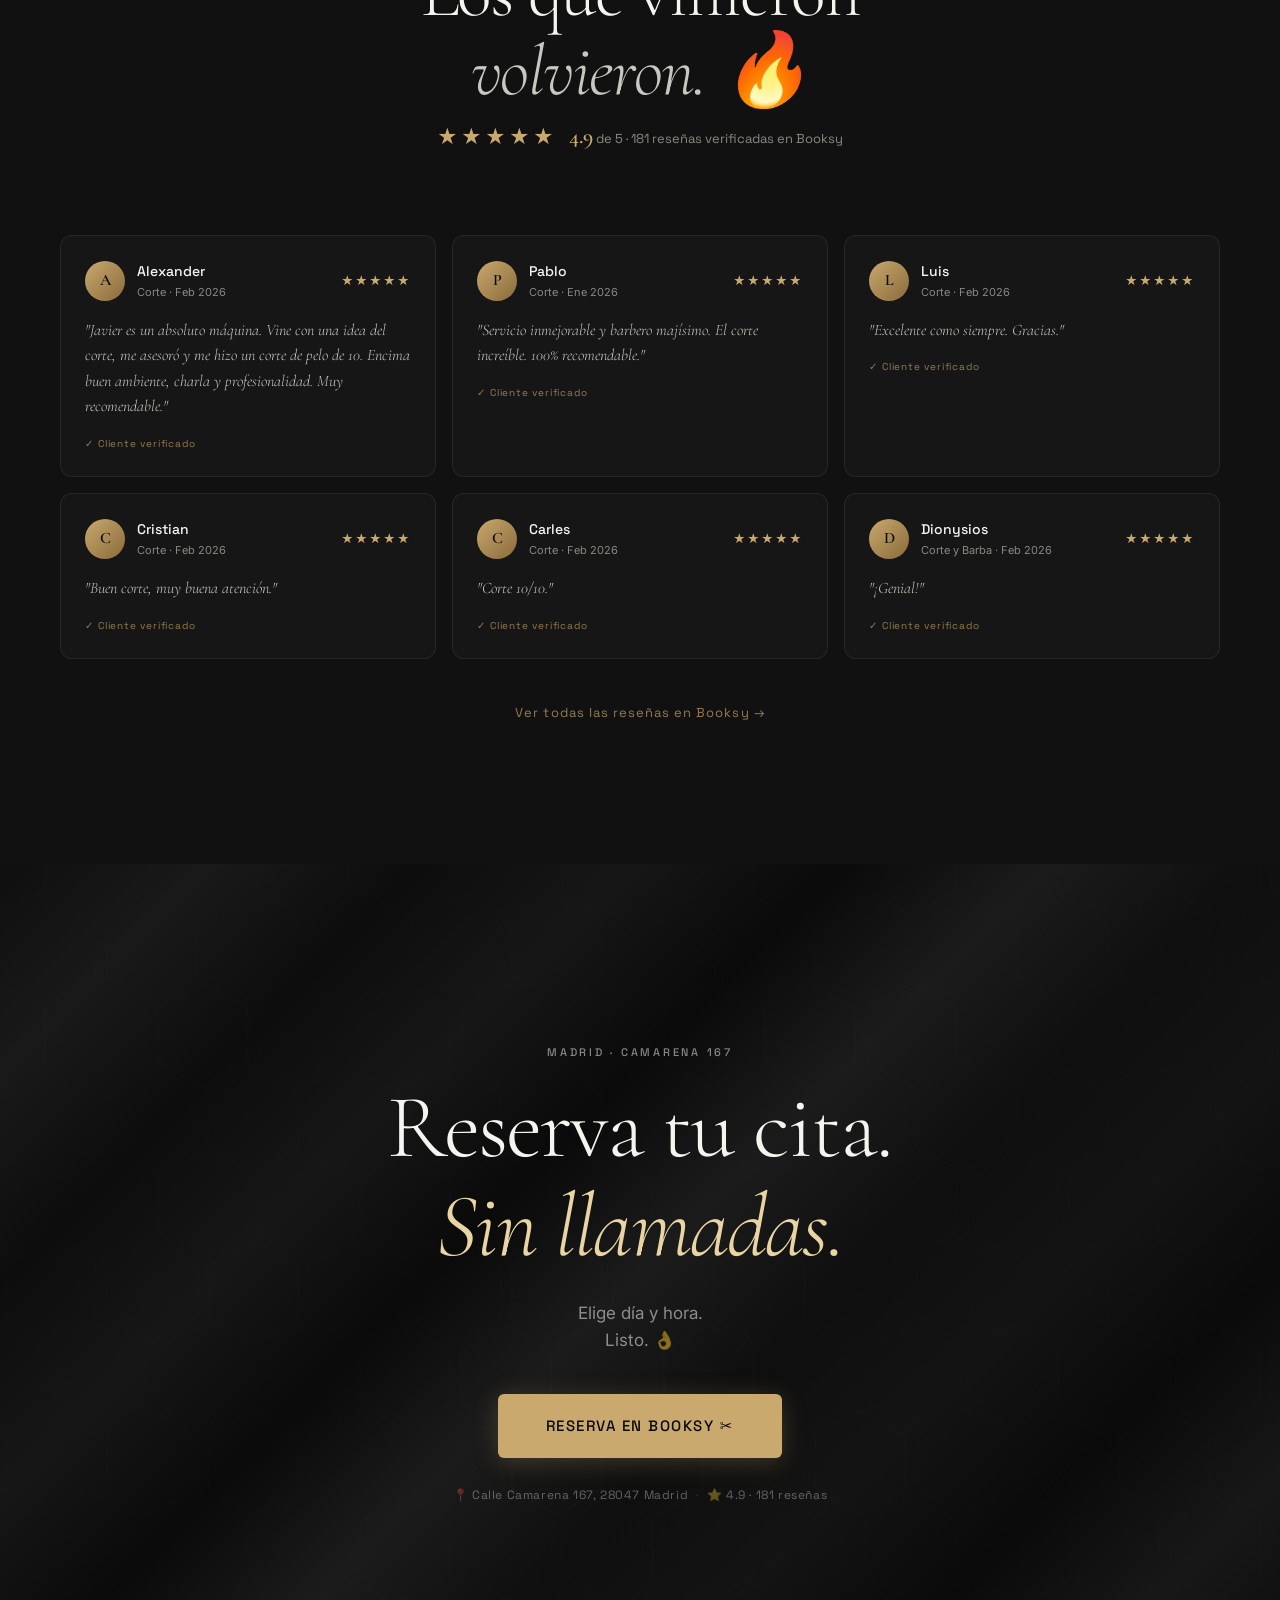
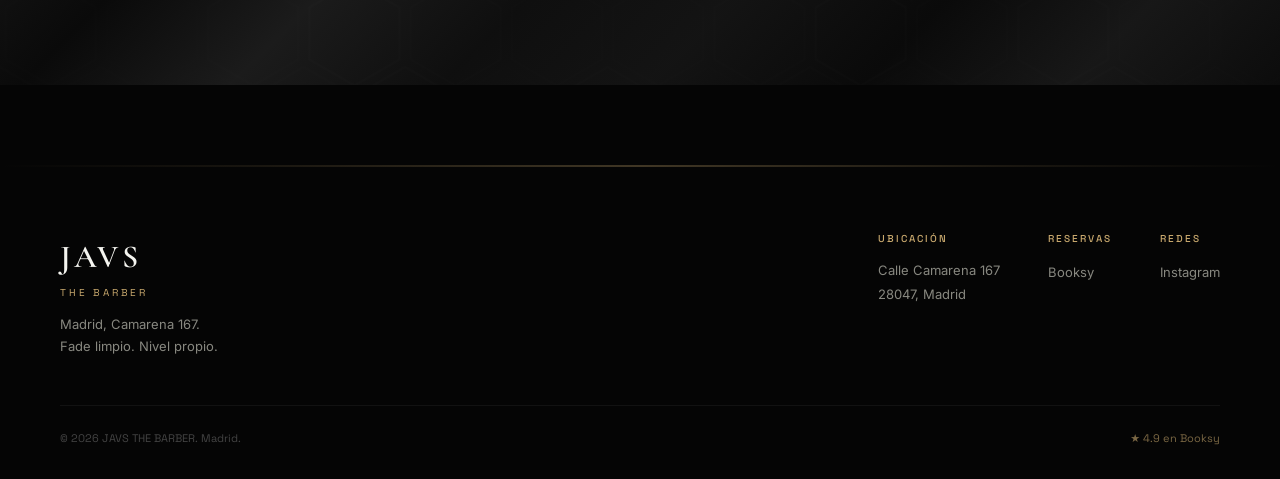
==== commit 71bfff32: "[video]" ====
--- a/index.html
+++ b/index.html
@@ -115,25 +115,16 @@
   <section class="fidelidad" id="fidelidad">
     <div class="container">
       <div class="fidelidad__inner reveal-up">
-        <div class="fidelidad__stamps" aria-hidden="true">
-          <span class="fidelidad__stamp" title="Corte 1">✂️</span>
-          <span class="fidelidad__stamp" title="Corte 2">✂️</span>
-          <span class="fidelidad__stamp" title="Corte 3">✂️</span>
-          <span class="fidelidad__stamp" title="Corte 4">✂️</span>
-          <span class="fidelidad__stamp" title="Corte 5">✂️</span>
-          <span class="fidelidad__stamp" title="Corte 6">✂️</span>
-          <span class="fidelidad__stamp" title="Corte 7">✂️</span>
-          <span class="fidelidad__stamp" title="Corte 8">✂️</span>
-          <span class="fidelidad__stamp" title="Corte 9">✂️</span>
-          <span class="fidelidad__stamp" title="Corte 10">✂️</span>
-          <span class="fidelidad__stamp fidelidad__stamp--free" title="¡Gratis!">🎁</span>
-        </div>
+        <div class="section-eyebrow">Fidelidad</div>
+        <h2 class="fidelidad__title">
+          10 cortes.<br><em>El siguiente, gratis.</em>
+        </h2>
         <p class="fidelidad__text">
-          Después de <strong>10 cortes</strong>, el siguiente es gratis.
+          Acumula un sello por cada corte.<br>Al décimo, el siguiente es nuestro.
         </p>
         <a href="https://fidelidad-digital.vercel.app/b/Javs-The-Barber/"
            target="_blank" rel="noopener" class="btn btn--primary fidelidad__btn">
-          <span class="btn__inner">💈 Ver mi tarjeta de sellos</span>
+          <span class="btn__inner">Ver mi tarjeta de sellos</span>
           <span class="btn__glow"></span>
         </a>
       </div>
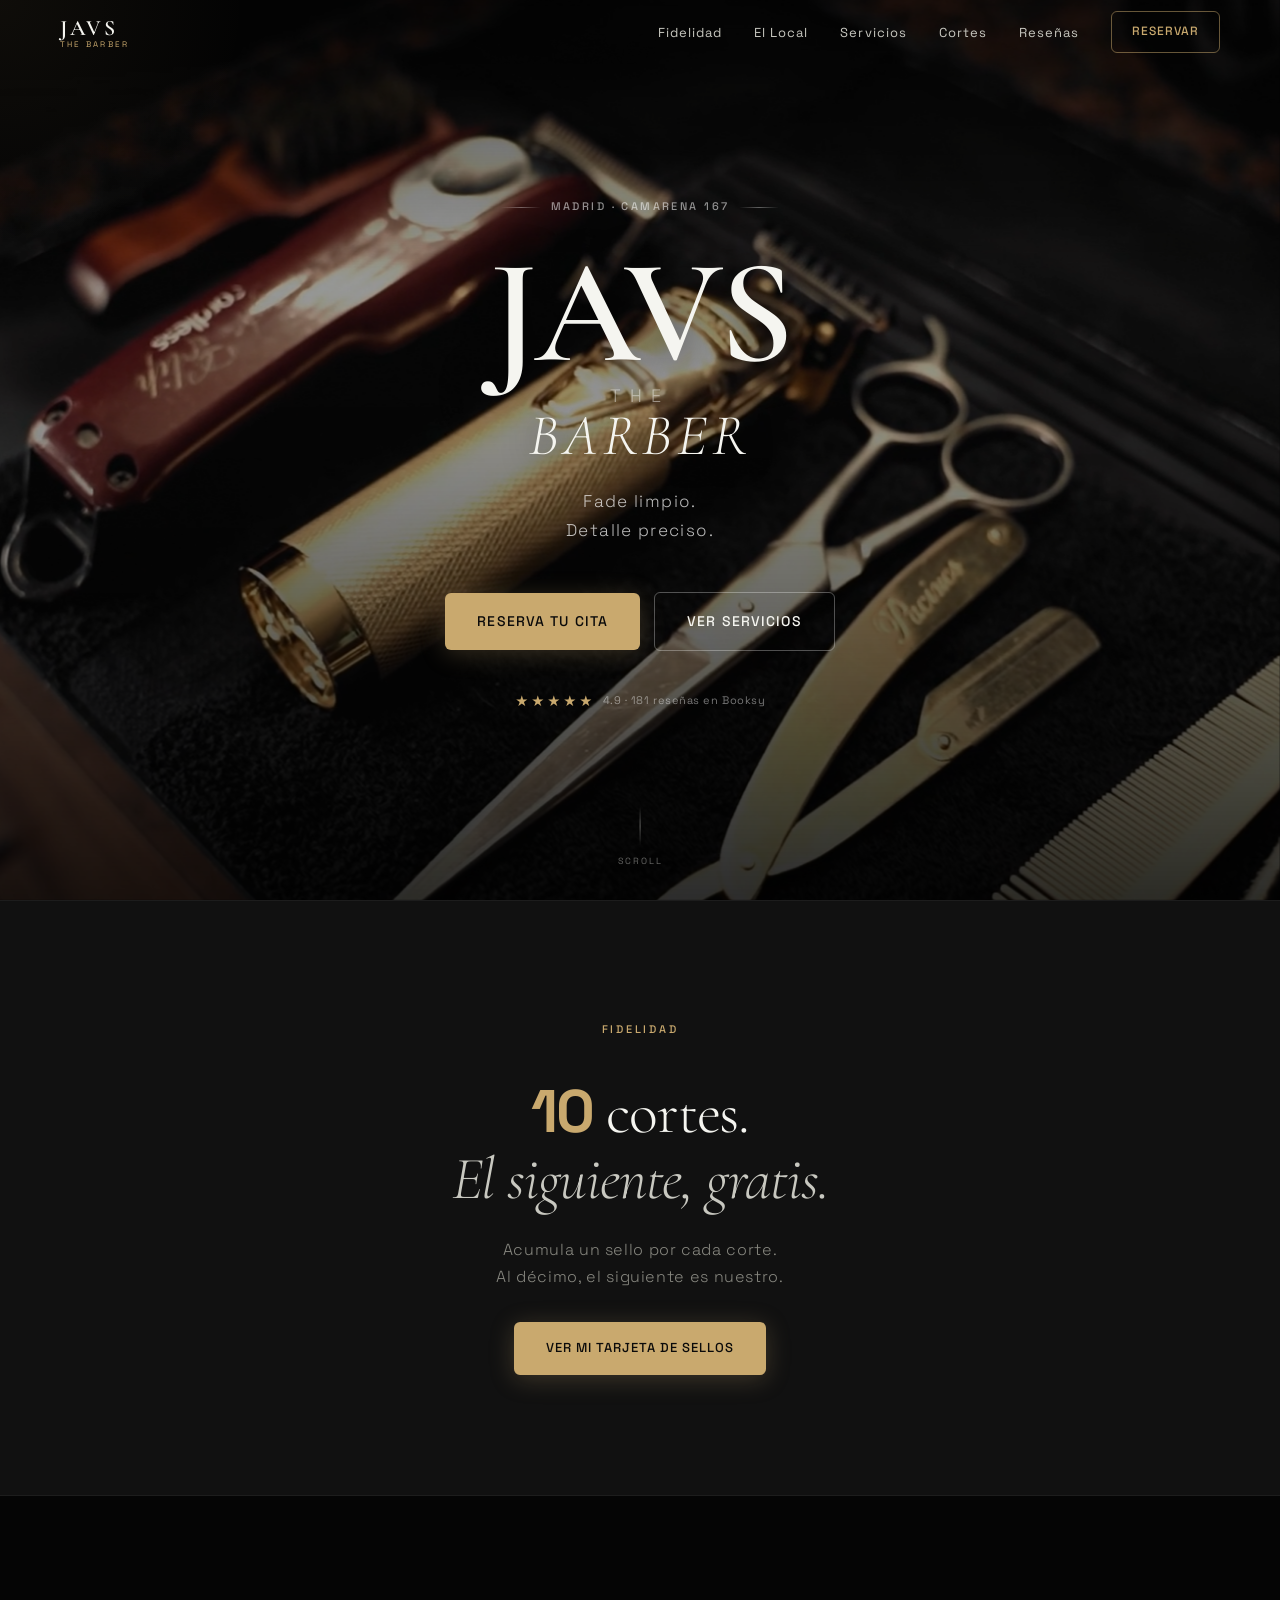
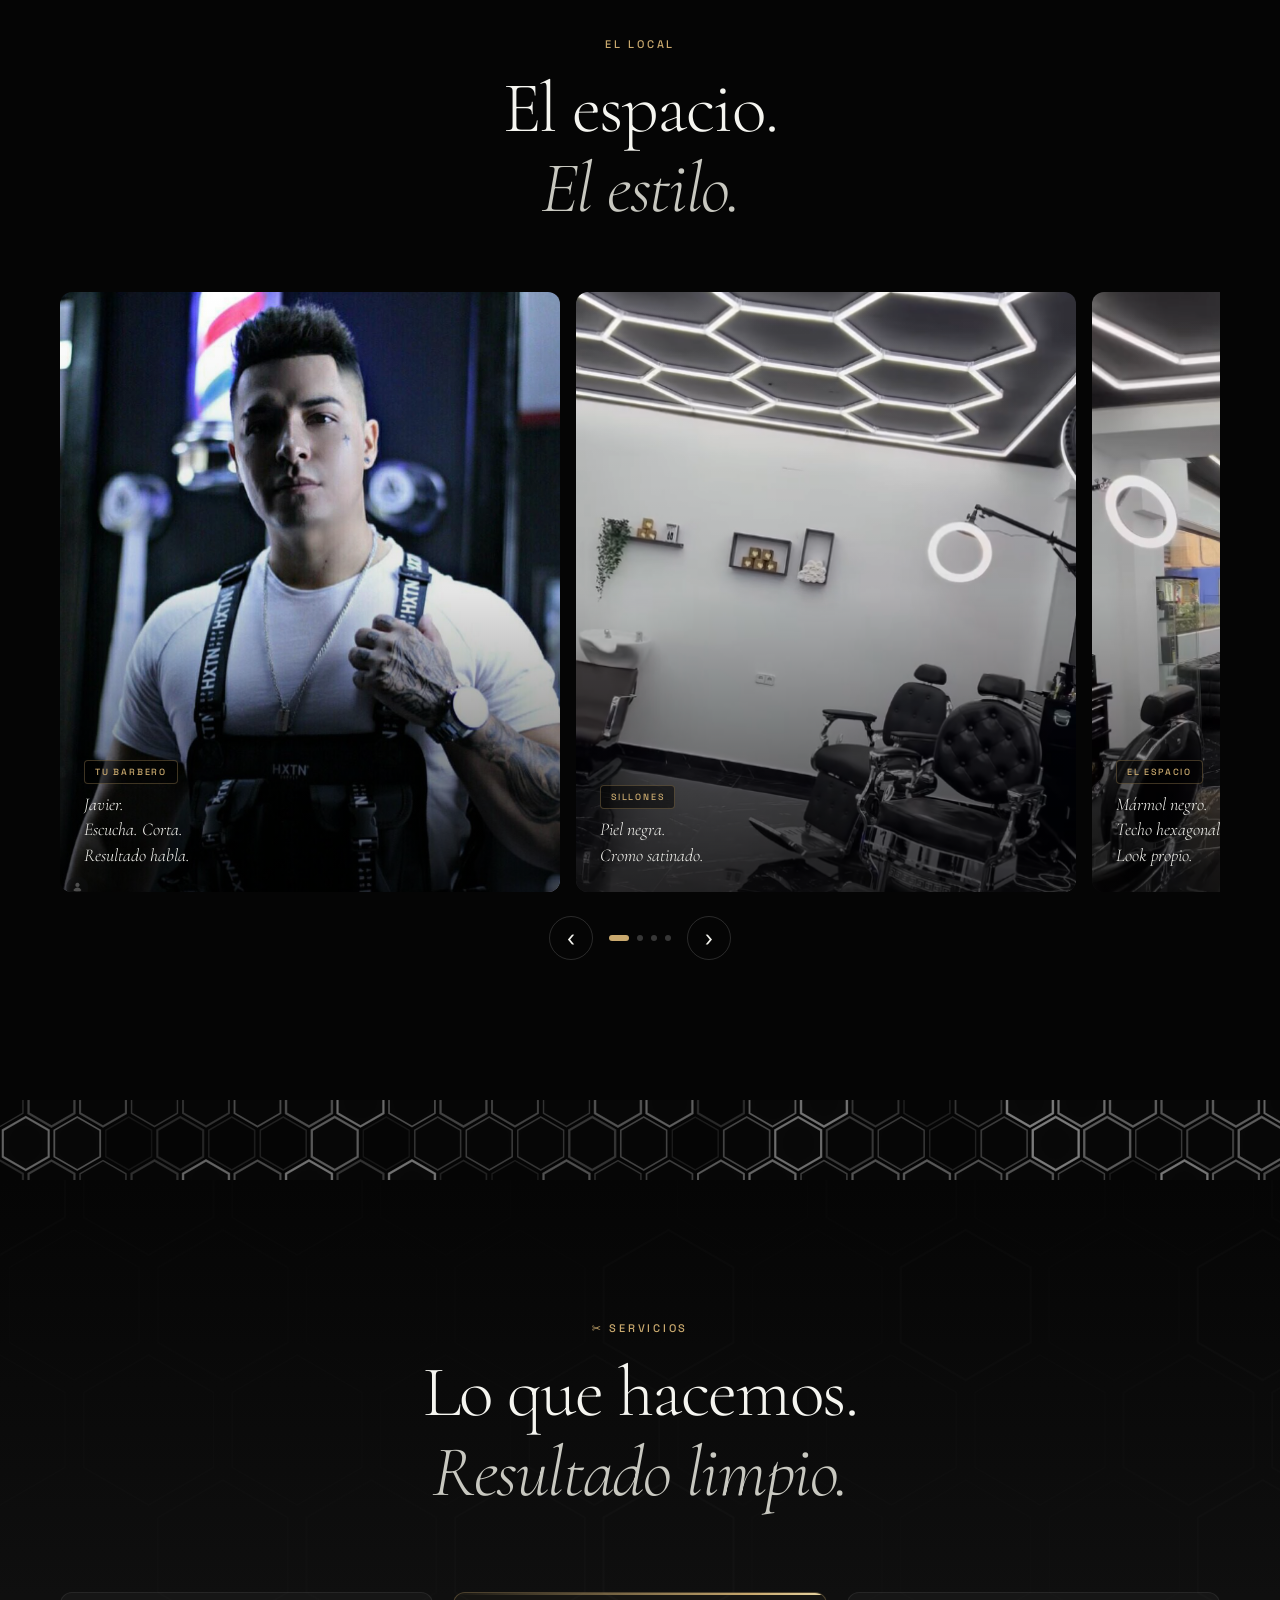
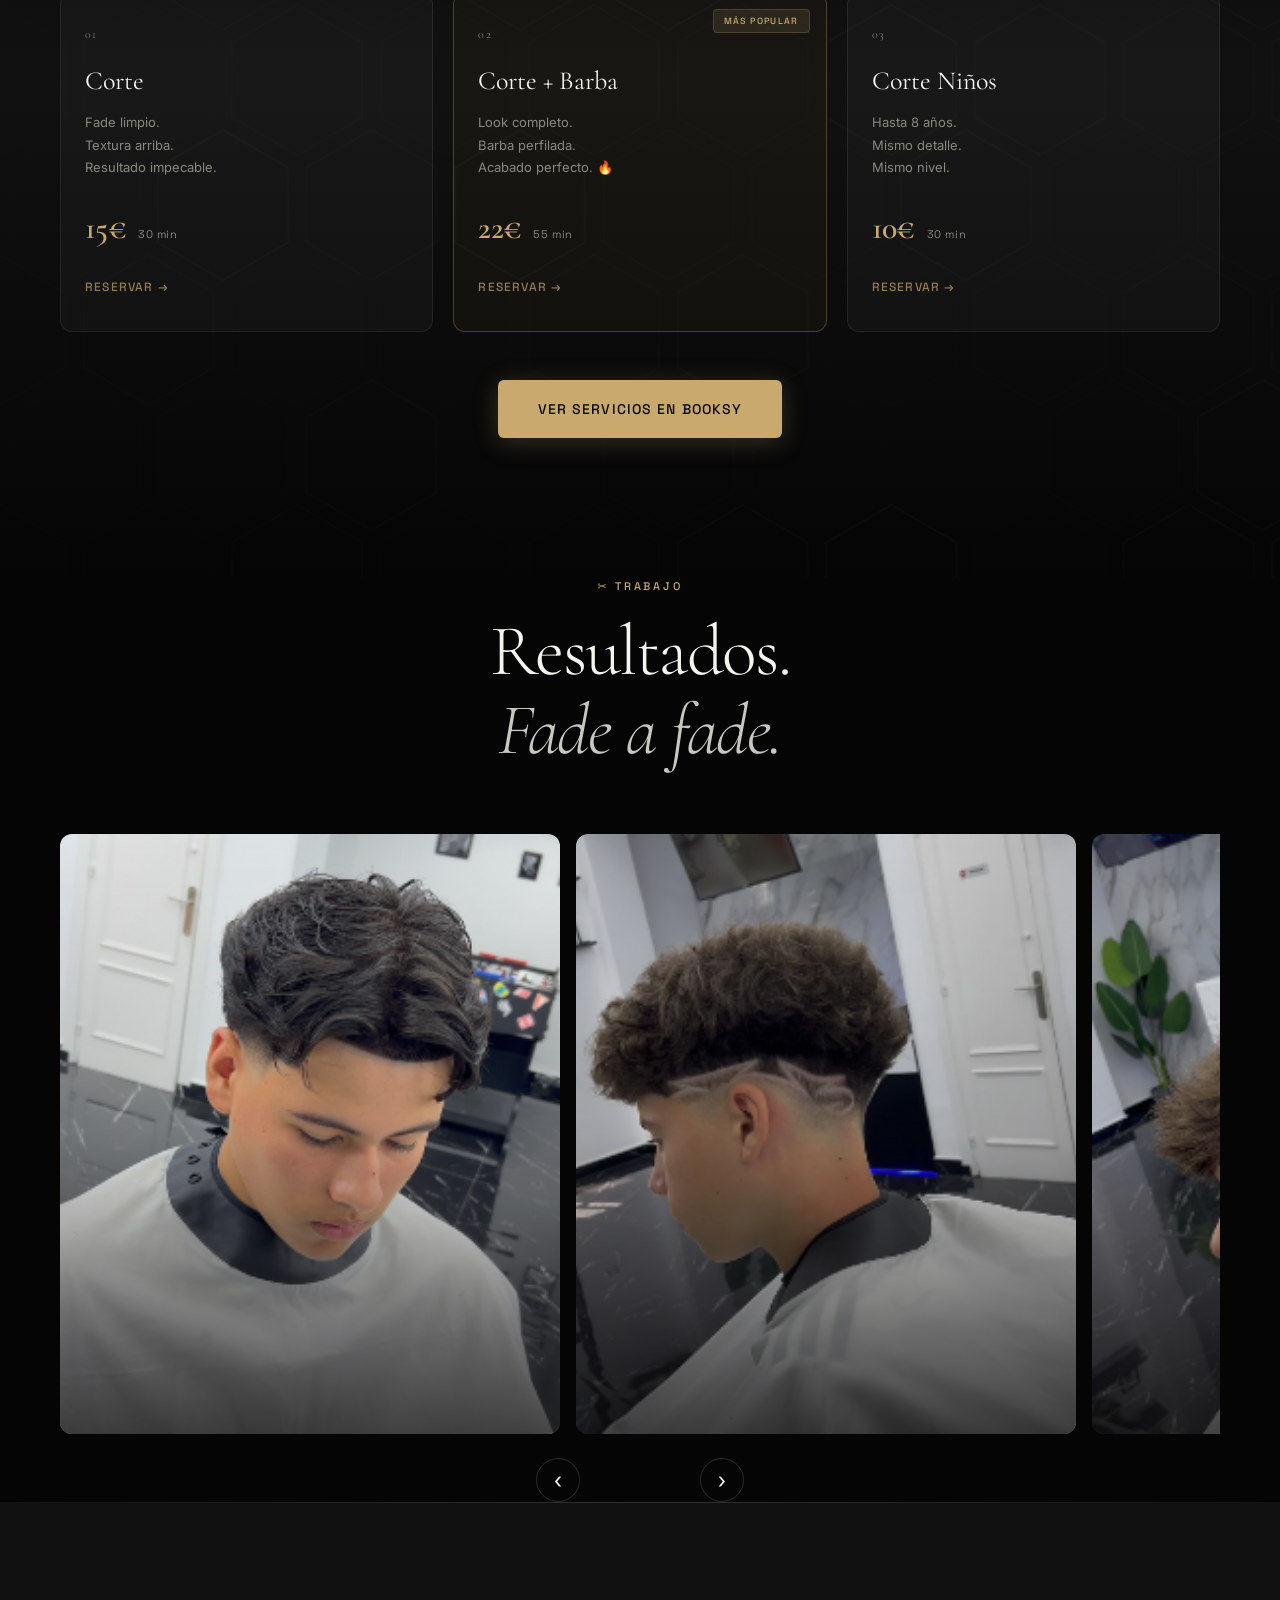
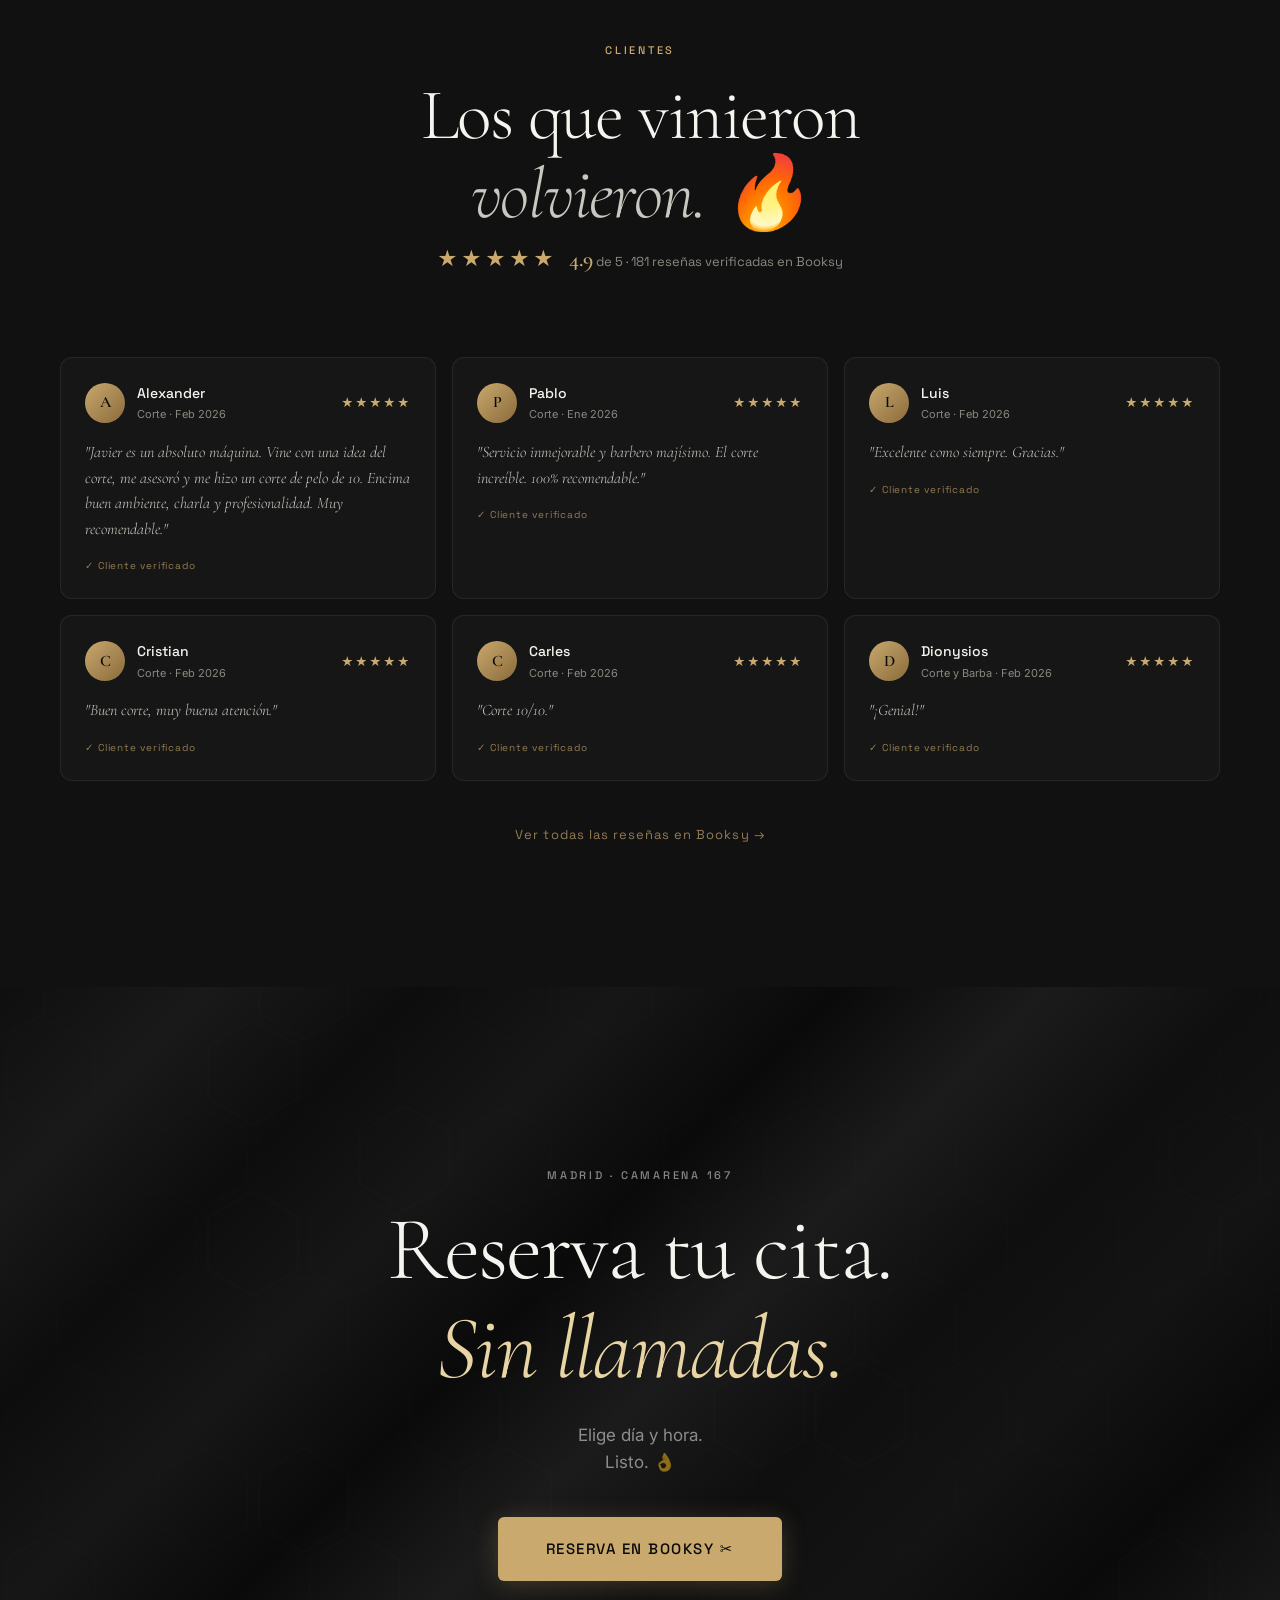
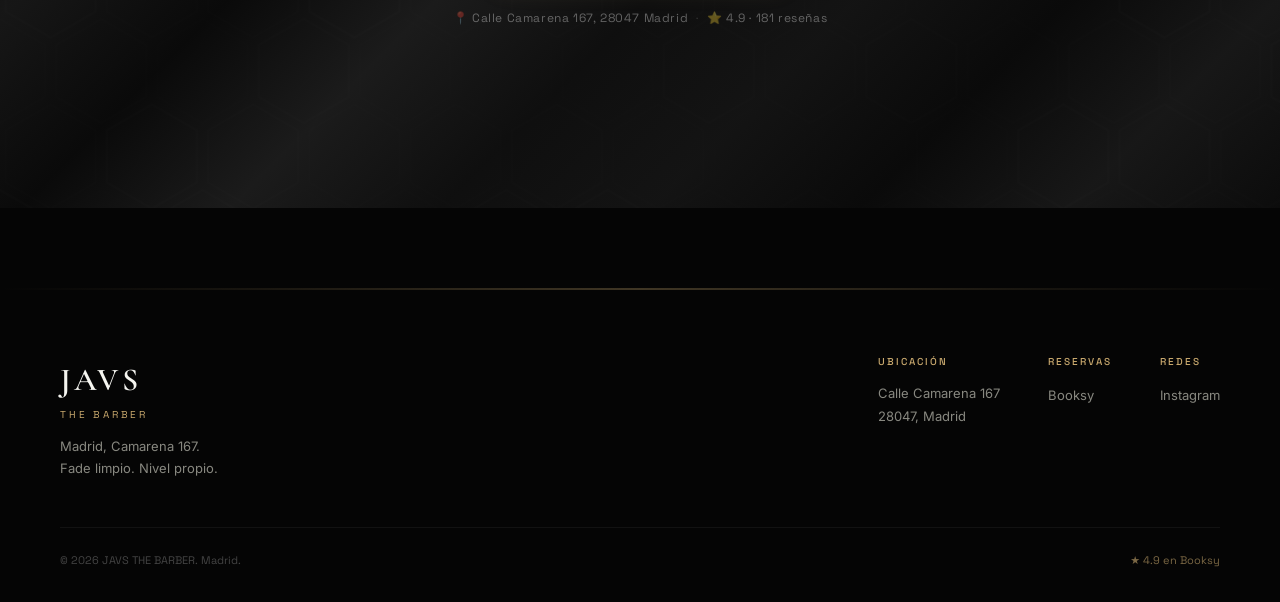
==== commit d52d4ca3: "[video]" ====
--- a/index.html
+++ b/index.html
@@ -117,7 +117,7 @@
       <div class="fidelidad__inner reveal-up">
         <div class="section-eyebrow">Fidelidad</div>
         <h2 class="fidelidad__title">
-          10 cortes.<br><em>El siguiente, gratis.</em>
+          <span class="fidelidad__num">10</span> cortes.<br><em>El siguiente, gratis.</em>
         </h2>
         <p class="fidelidad__text">
           Acumula un sello por cada corte.<br>Al décimo, el siguiente es nuestro.
--- a/style.css
+++ b/style.css
@@ -1600,7 +1600,7 @@
    SECCIÓN FIDELIZACIÓN
 ══════════════════════════════════════ */
 .fidelidad {
-  padding: clamp(48px, 8vw, 80px) 0;
+  padding: clamp(64px, 10vw, 120px) 0;
   background: var(--black-mid);
   border-top: 1px solid rgba(255,255,255,0.05);
   border-bottom: 1px solid rgba(255,255,255,0.05);
@@ -1611,50 +1611,50 @@
   flex-direction: column;
   align-items: center;
   text-align: center;
-  gap: clamp(20px, 4vw, 28px);
-}
-
-/* Sellos decorativos */
-.fidelidad__stamps {
-  display: flex;
-  flex-wrap: wrap;
-  justify-content: center;
-  gap: 10px;
-  max-width: 420px;
-}
-
-.fidelidad__stamp {
-  font-size: clamp(18px, 4vw, 24px);
-  opacity: 0.55;
-  transition: opacity 0.2s, transform 0.2s;
-  display: inline-block;
-}
-
-.fidelidad__stamp--free {
-  opacity: 1;
-  font-size: clamp(22px, 5vw, 28px);
-  filter: drop-shadow(0 0 8px rgba(201,169,110,0.5));
-}
-
-/* Texto principal */
+  gap: clamp(16px, 3vw, 24px);
+  max-width: 560px;
+  margin: 0 auto;
+  width: 100%;
+}
+
+.fidelidad__inner .section-eyebrow {
+  text-align: center;
+  width: 100%;
+}
+
+.fidelidad__title {
+  font-family: var(--font-display);
+  font-size: clamp(32px, 7vw, 60px);
+  font-weight: 300;
+  line-height: 1.1;
+  letter-spacing: -0.02em;
+  color: var(--white);
+}
+
+.fidelidad__title em {
+  font-style: italic;
+  font-weight: 300;
+  color: var(--grey-light);
+}
+
+.fidelidad__num {
+  font-family: var(--font-ui);
+  font-weight: 700;
+  color: var(--gold);
+  letter-spacing: -0.03em;
+}
+
 .fidelidad__text {
   font-family: var(--font-ui);
-  font-size: clamp(15px, 3vw, 19px);
+  font-size: clamp(13px, 2.5vw, 16px);
   font-weight: 300;
-  color: rgba(255,255,255,0.75);
-  letter-spacing: 0.02em;
-  line-height: 1.5;
-}
-
-.fidelidad__text strong {
-  color: var(--gold);
-  font-weight: 600;
-}
-
-/* Botón */
+  color: var(--grey-dim);
+  letter-spacing: 0.04em;
+  line-height: 1.7;
+}
+
 .fidelidad__btn {
-  font-size: clamp(13px, 2.5vw, 15px);
-  padding: clamp(14px, 2.5vw, 18px) clamp(28px, 5vw, 40px);
+  margin-top: 8px;
 }
 
 @media (max-width: 479px) {
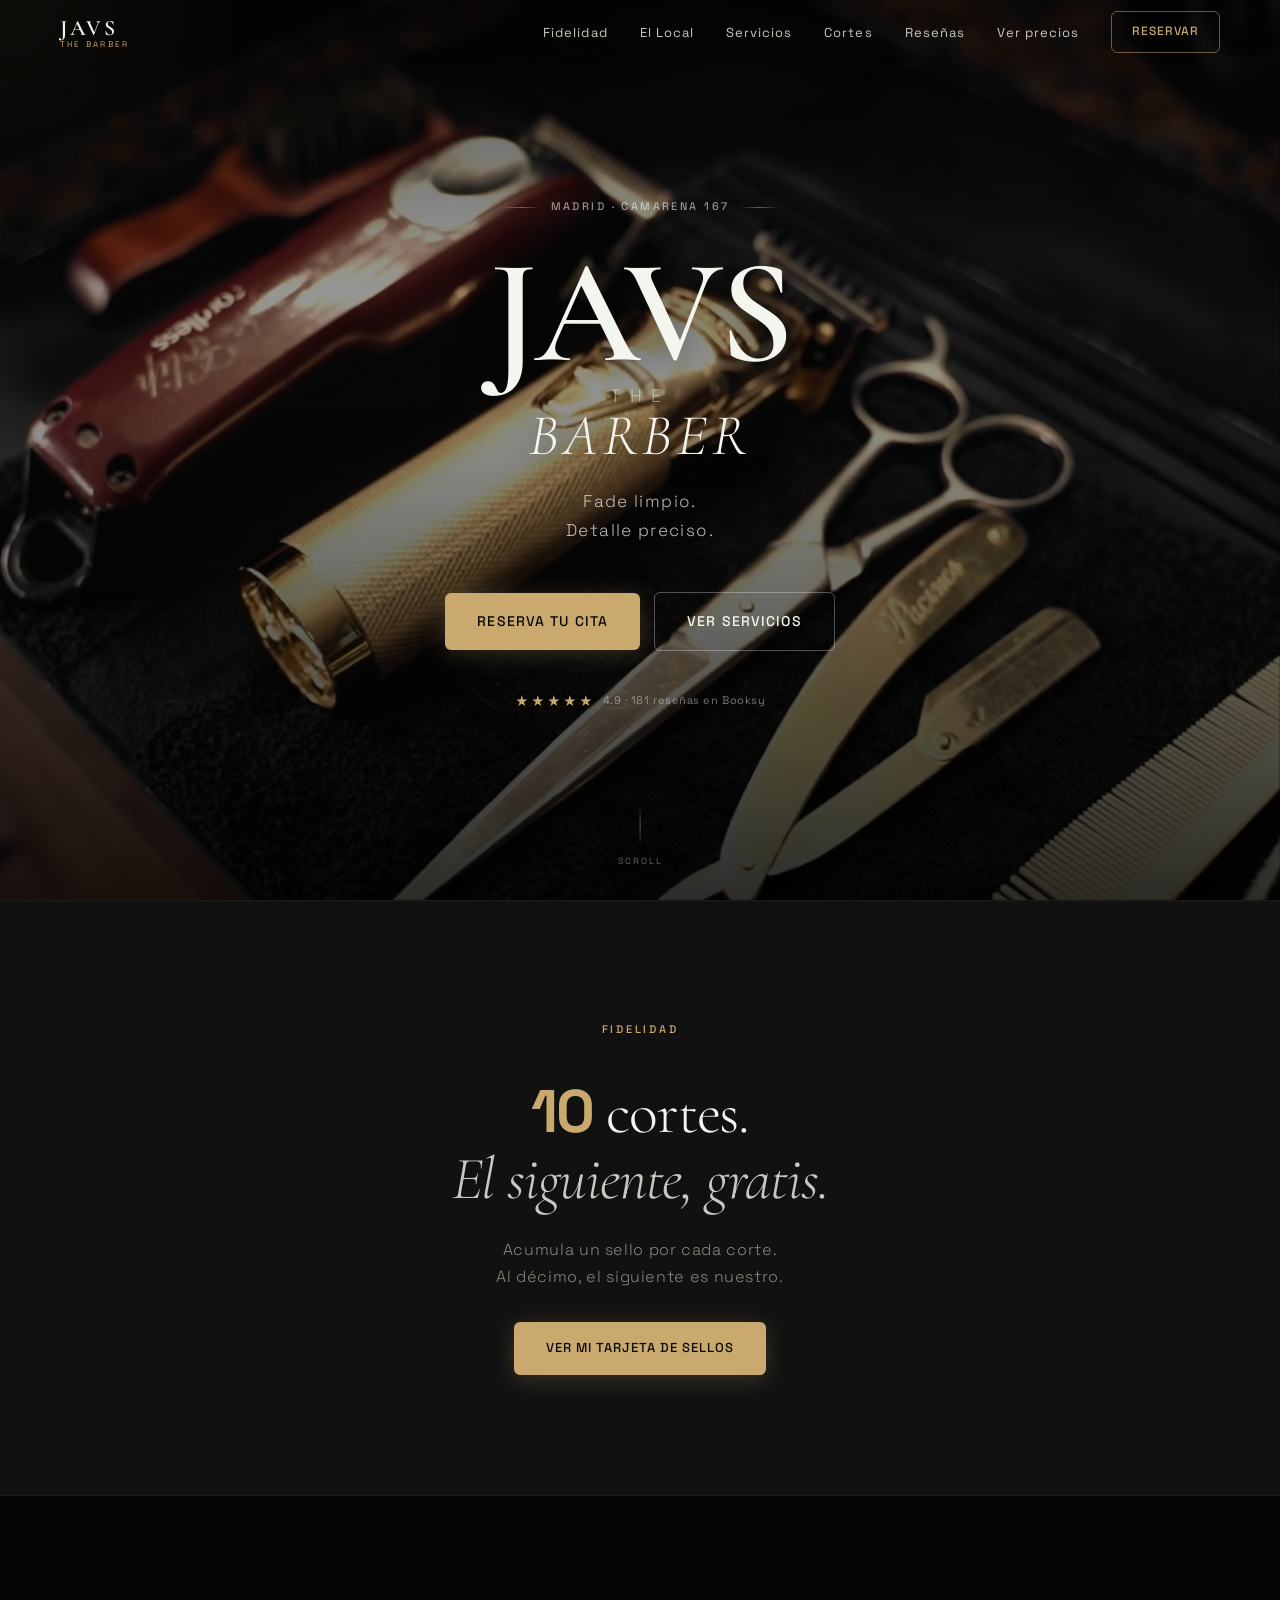
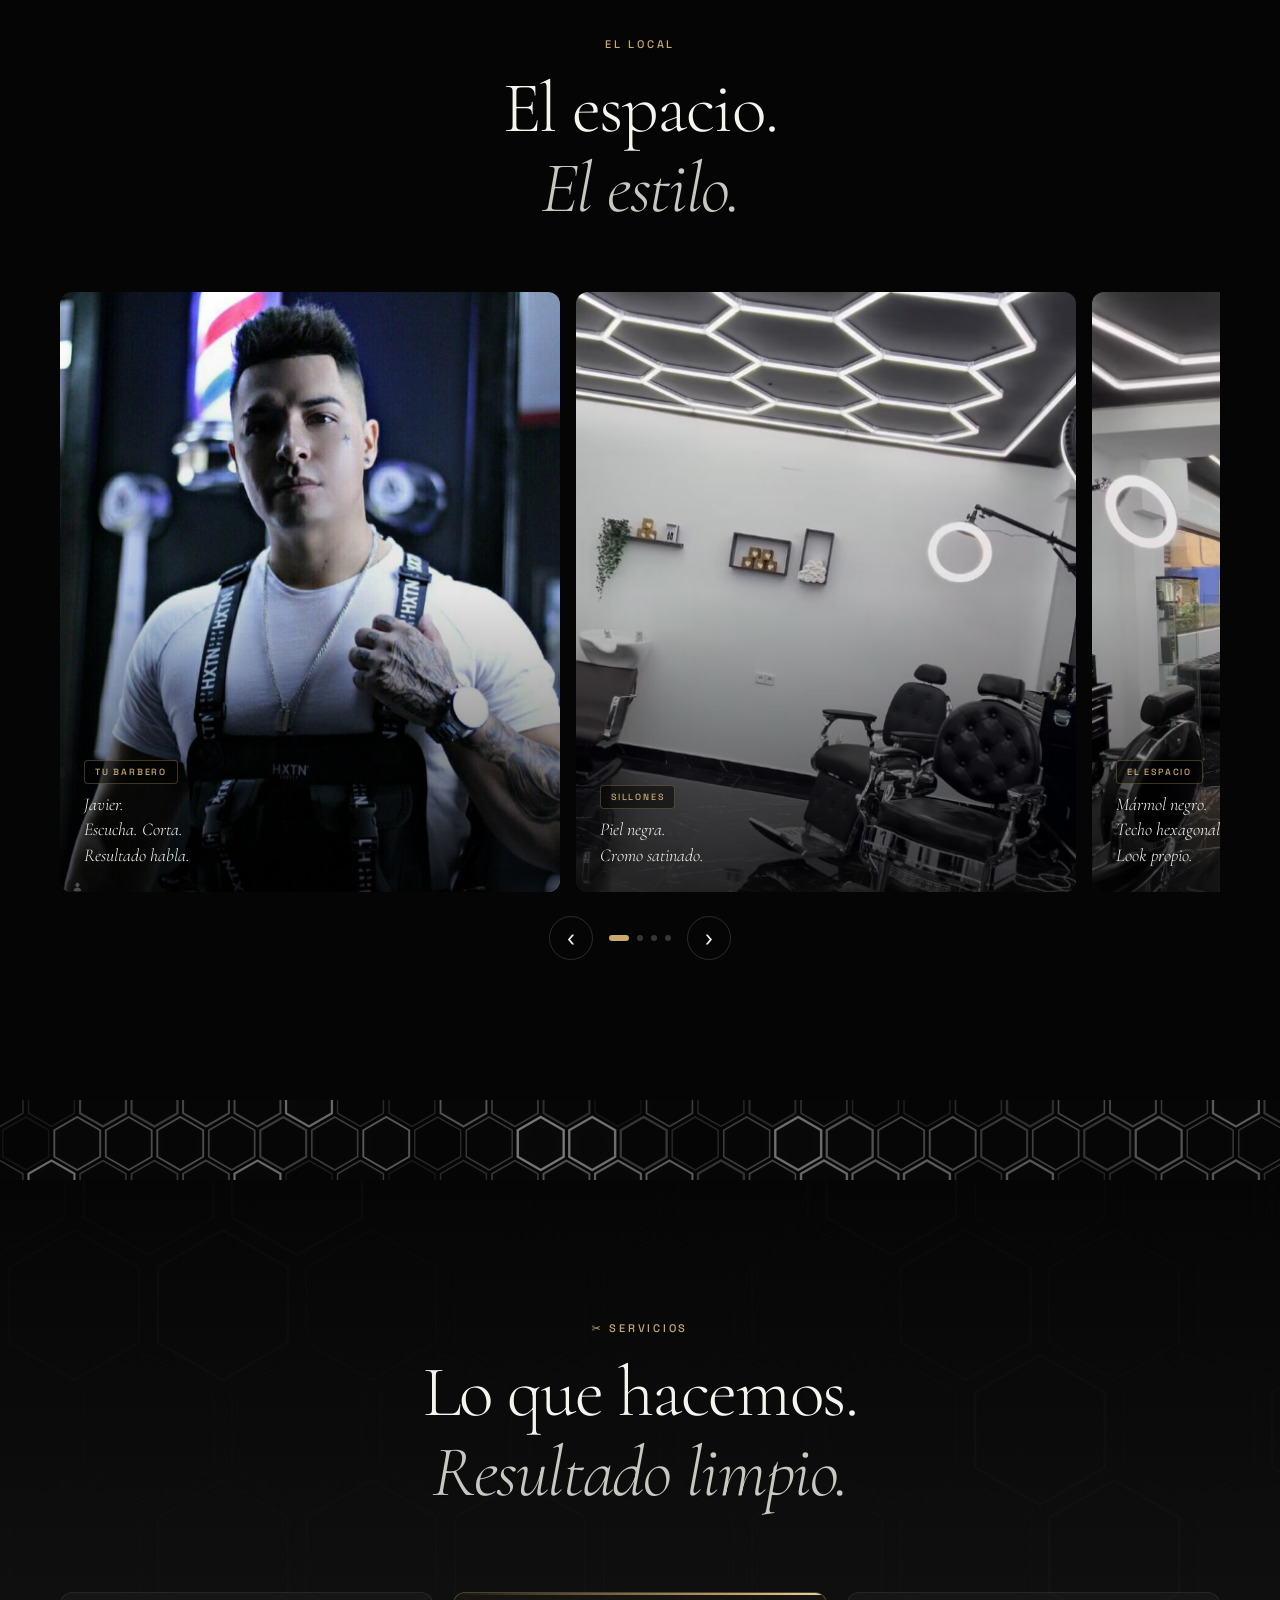
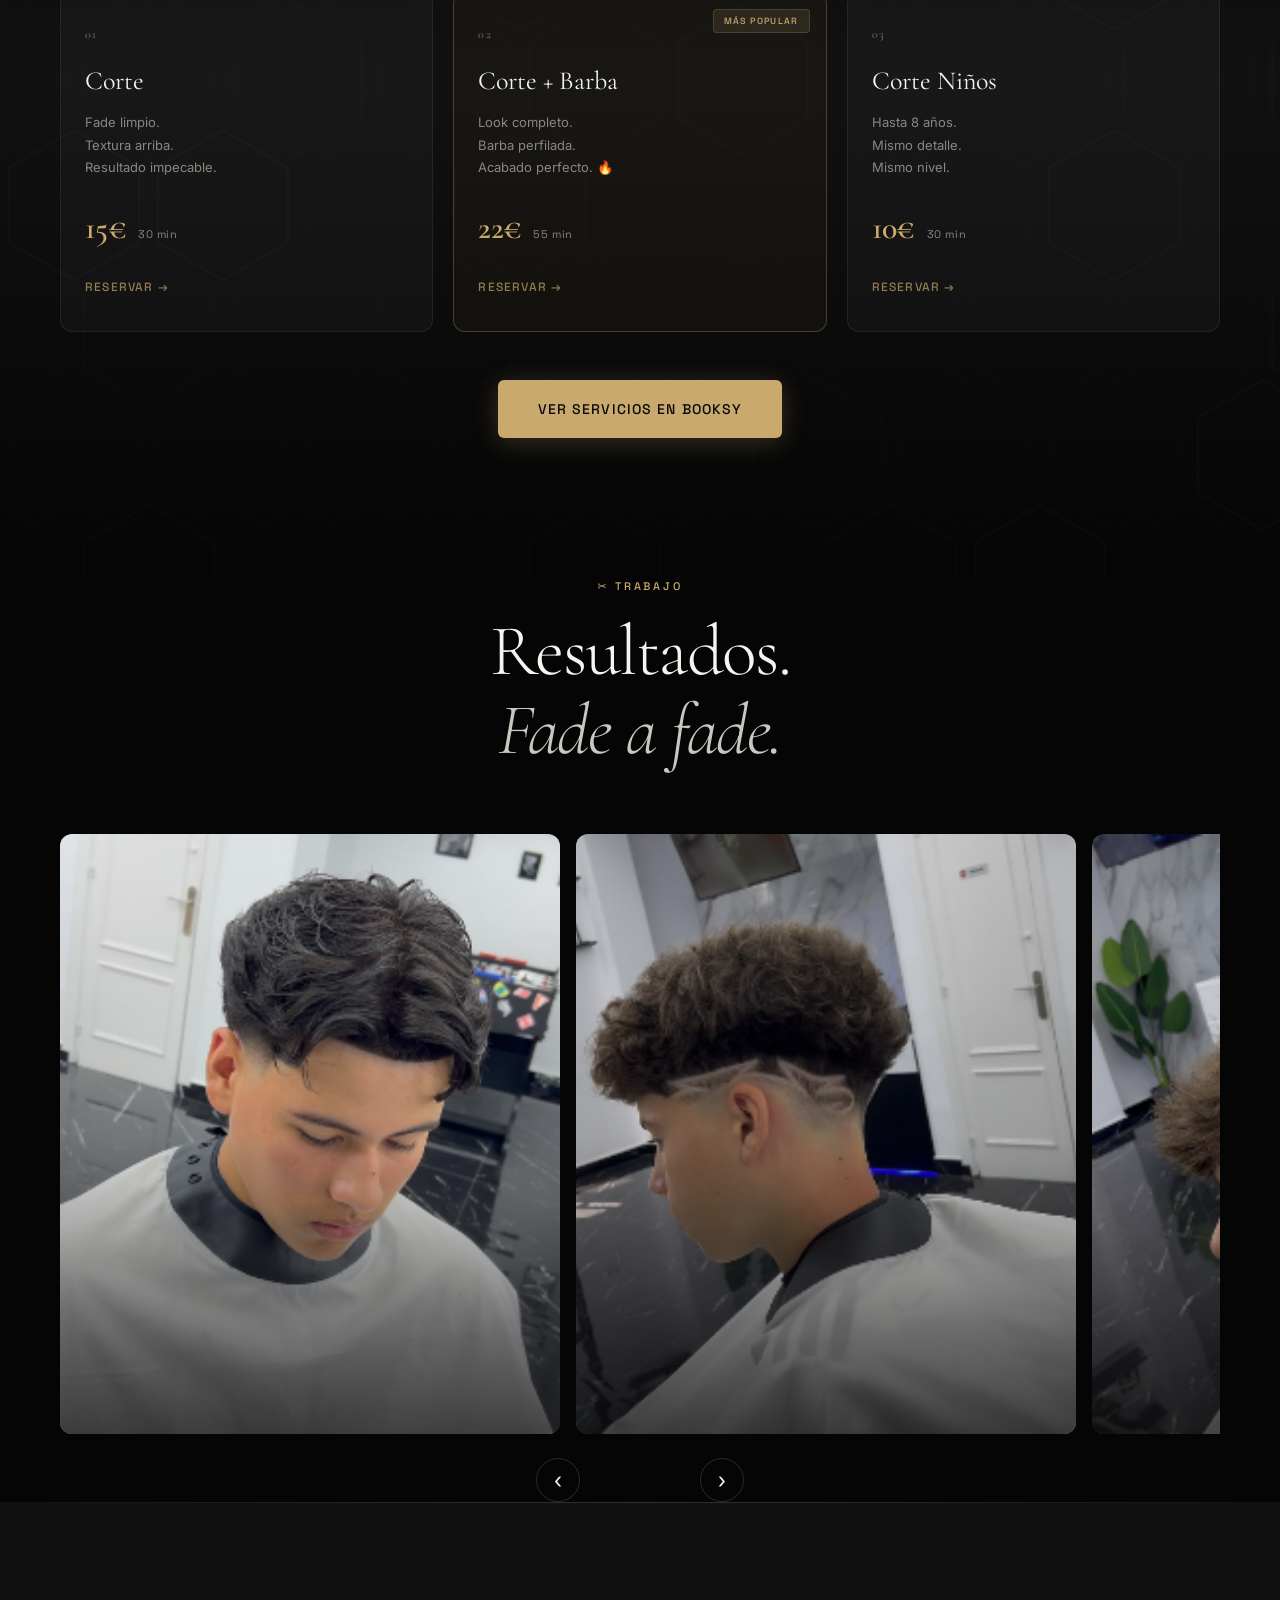
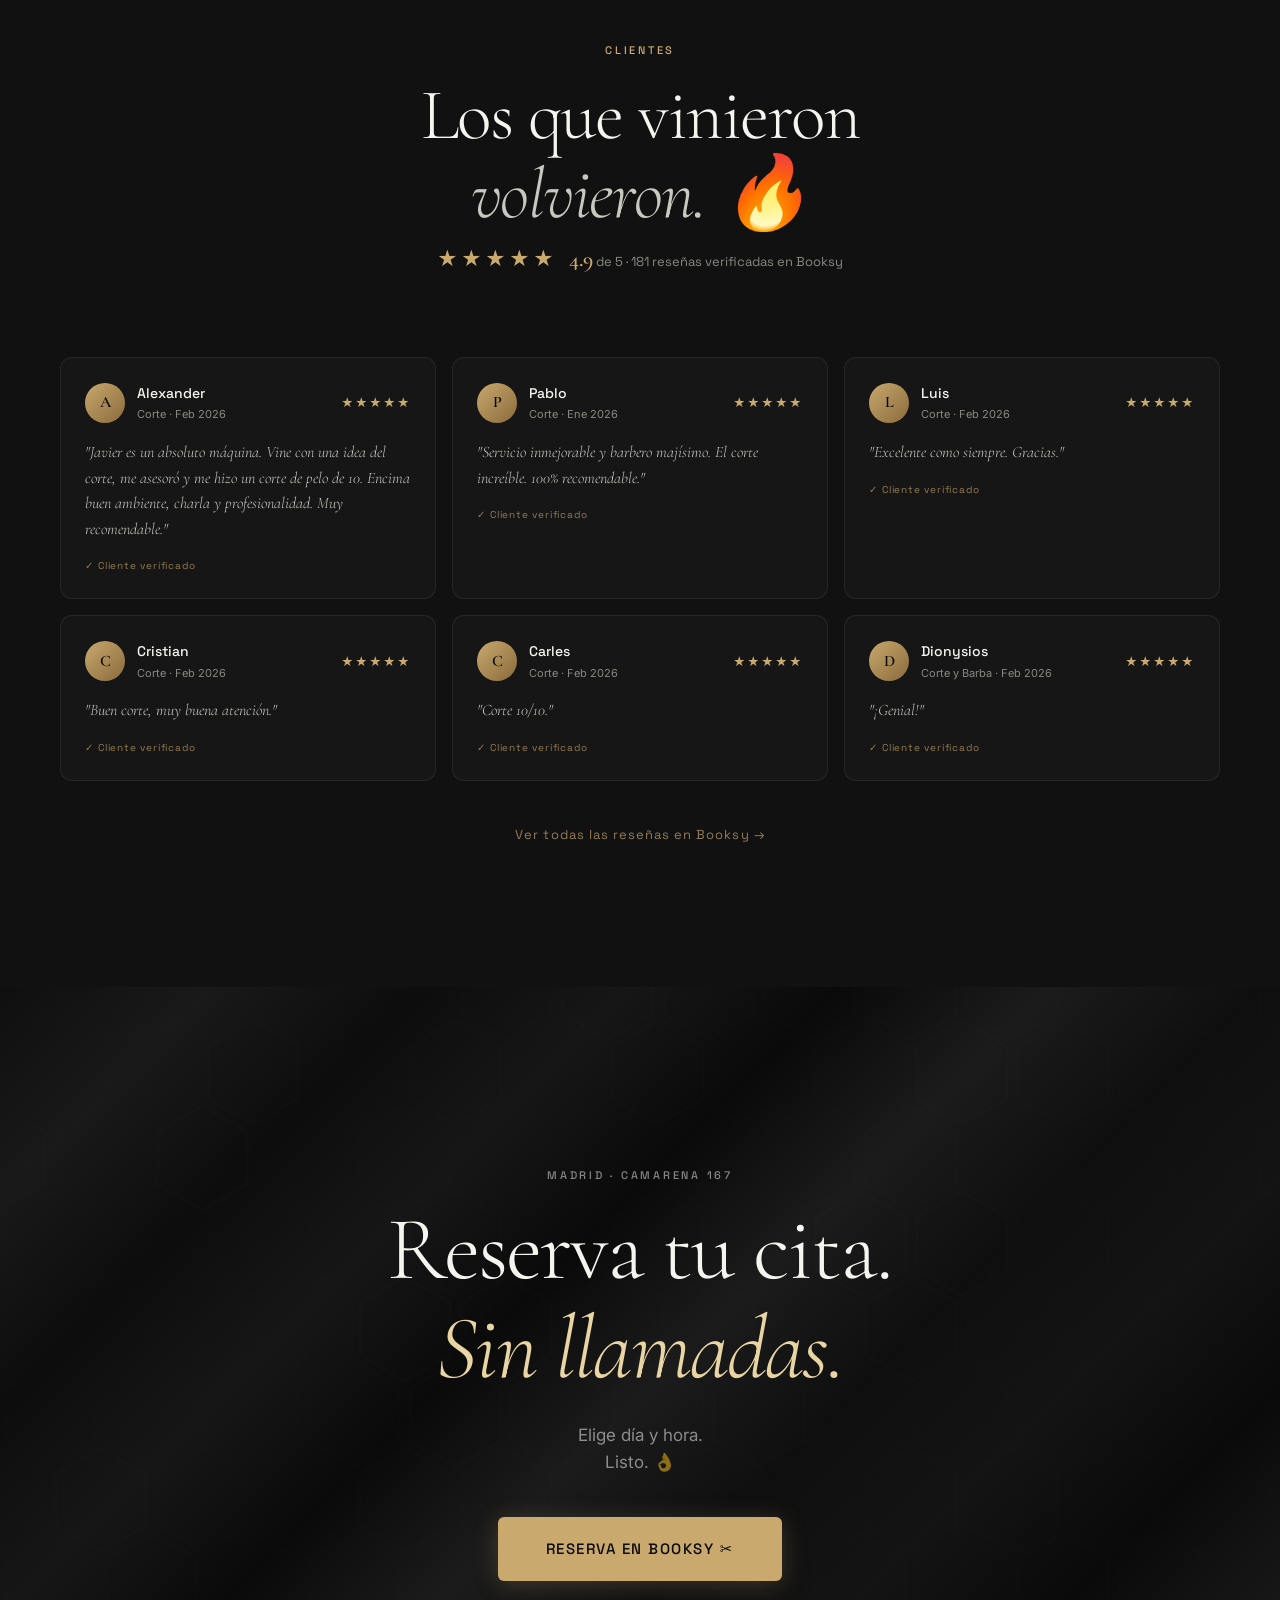
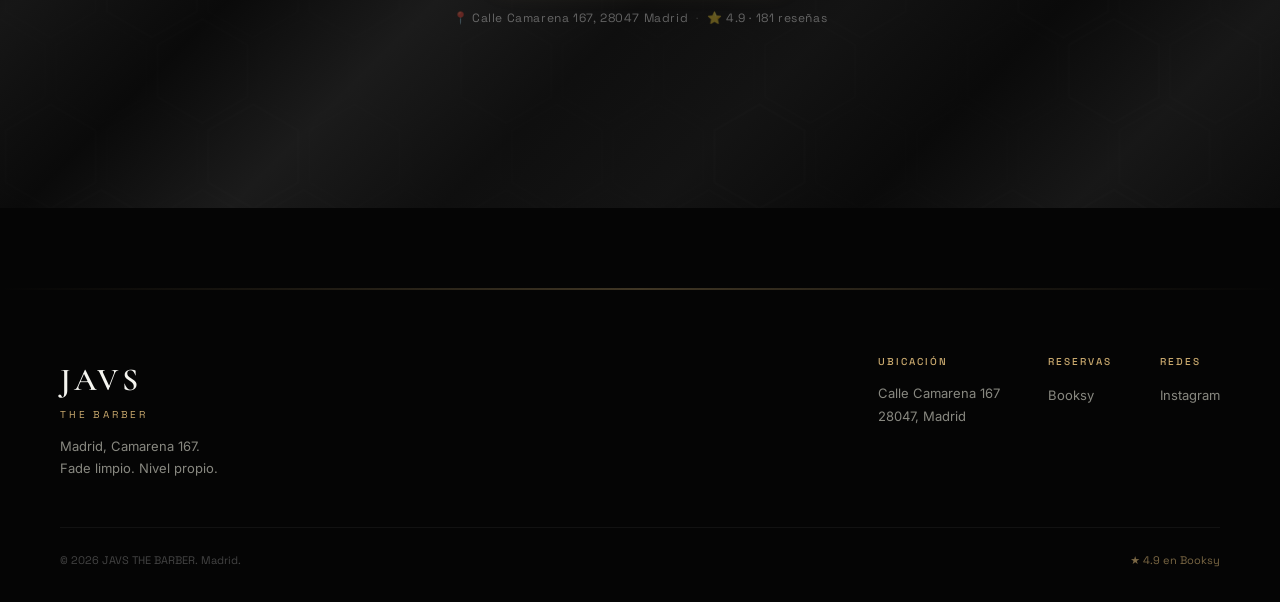
==== commit 7010cb31: "[planes precios]" ====
--- a/index.html
+++ b/index.html
@@ -42,6 +42,7 @@
         <li><a href="#servicios" class="nav__link">Servicios</a></li>
         <li><a href="#cortes" class="nav__link">Cortes</a></li>
         <li><a href="#resenas" class="nav__link">Reseñas</a></li>
+        <li><a href="planes.html" class="nav__link">Ver precios</a></li>
         <a href="https://booksy.com/es-es/70621_javs-the-barber_barberia_53009_madrid#ba_s=seo"
            target="_blank" rel="noopener" class="btn btn--nav">Reservar</a>
       </ul>
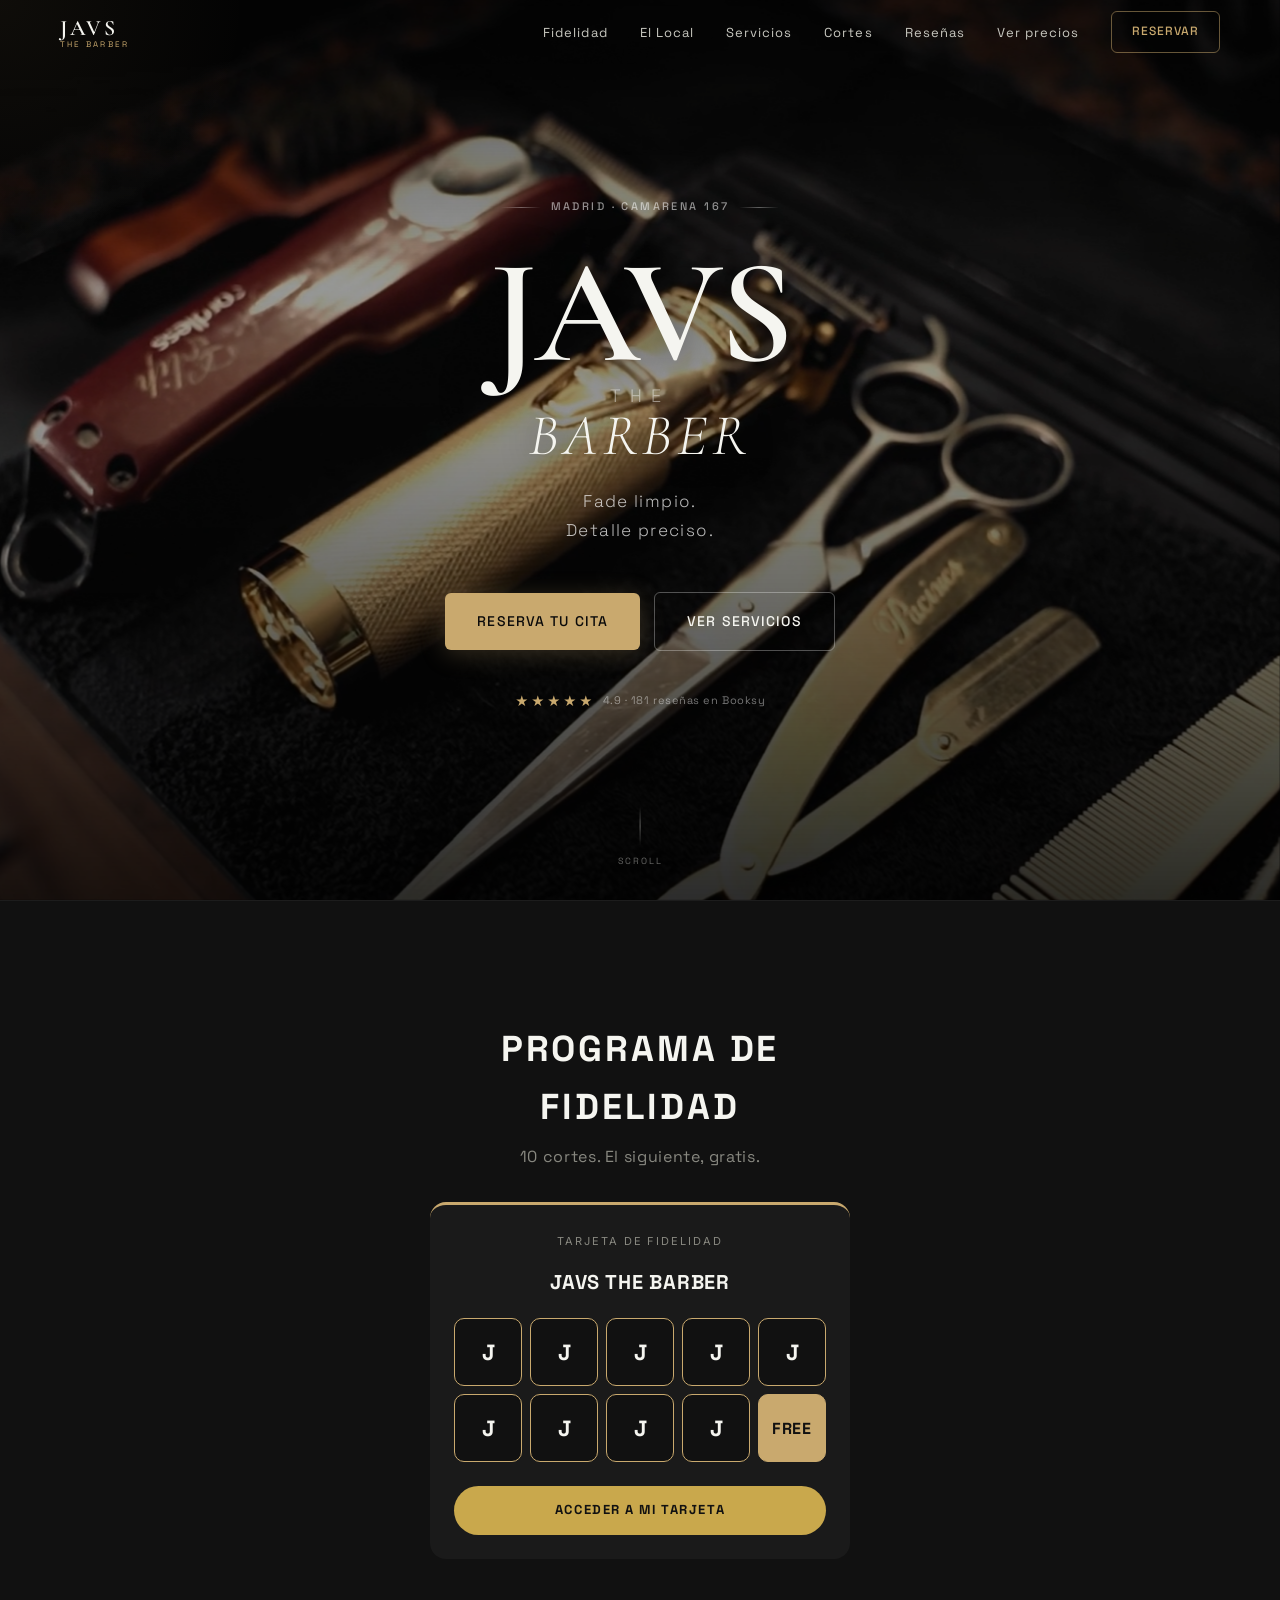
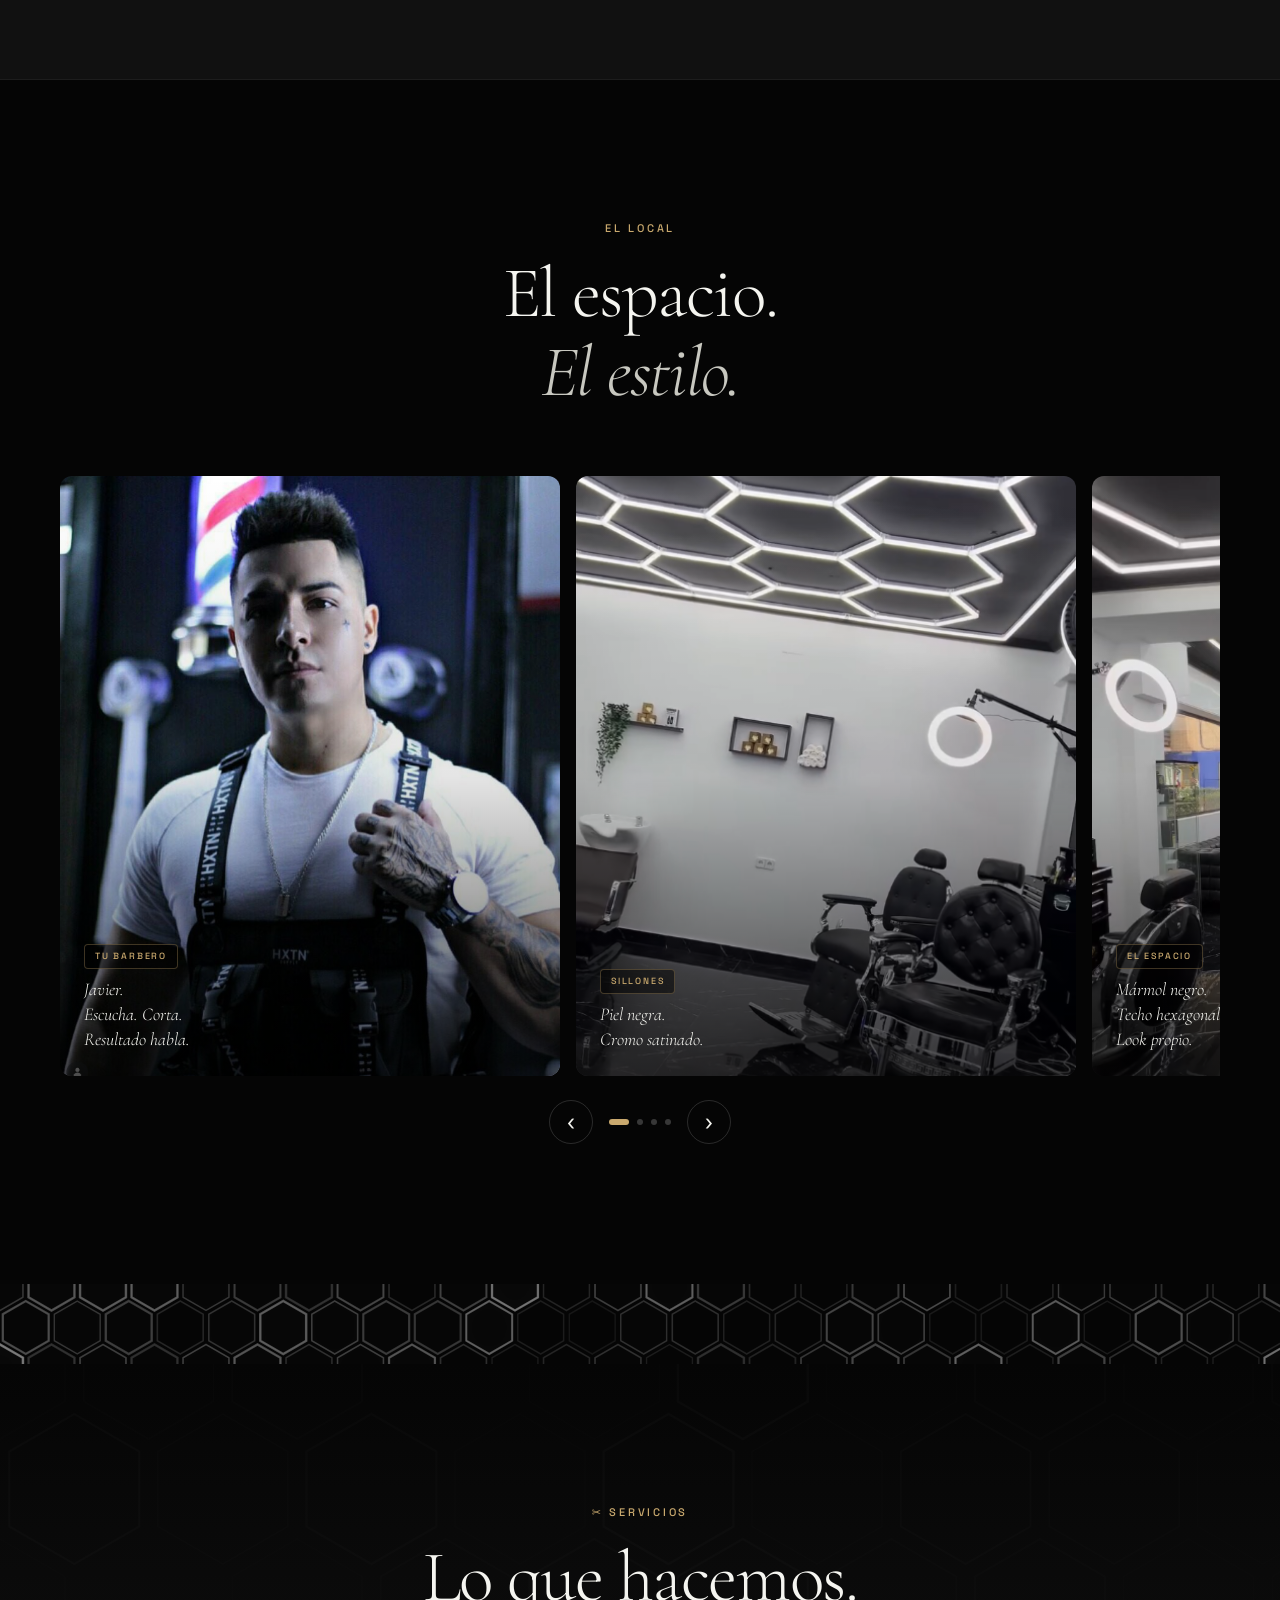
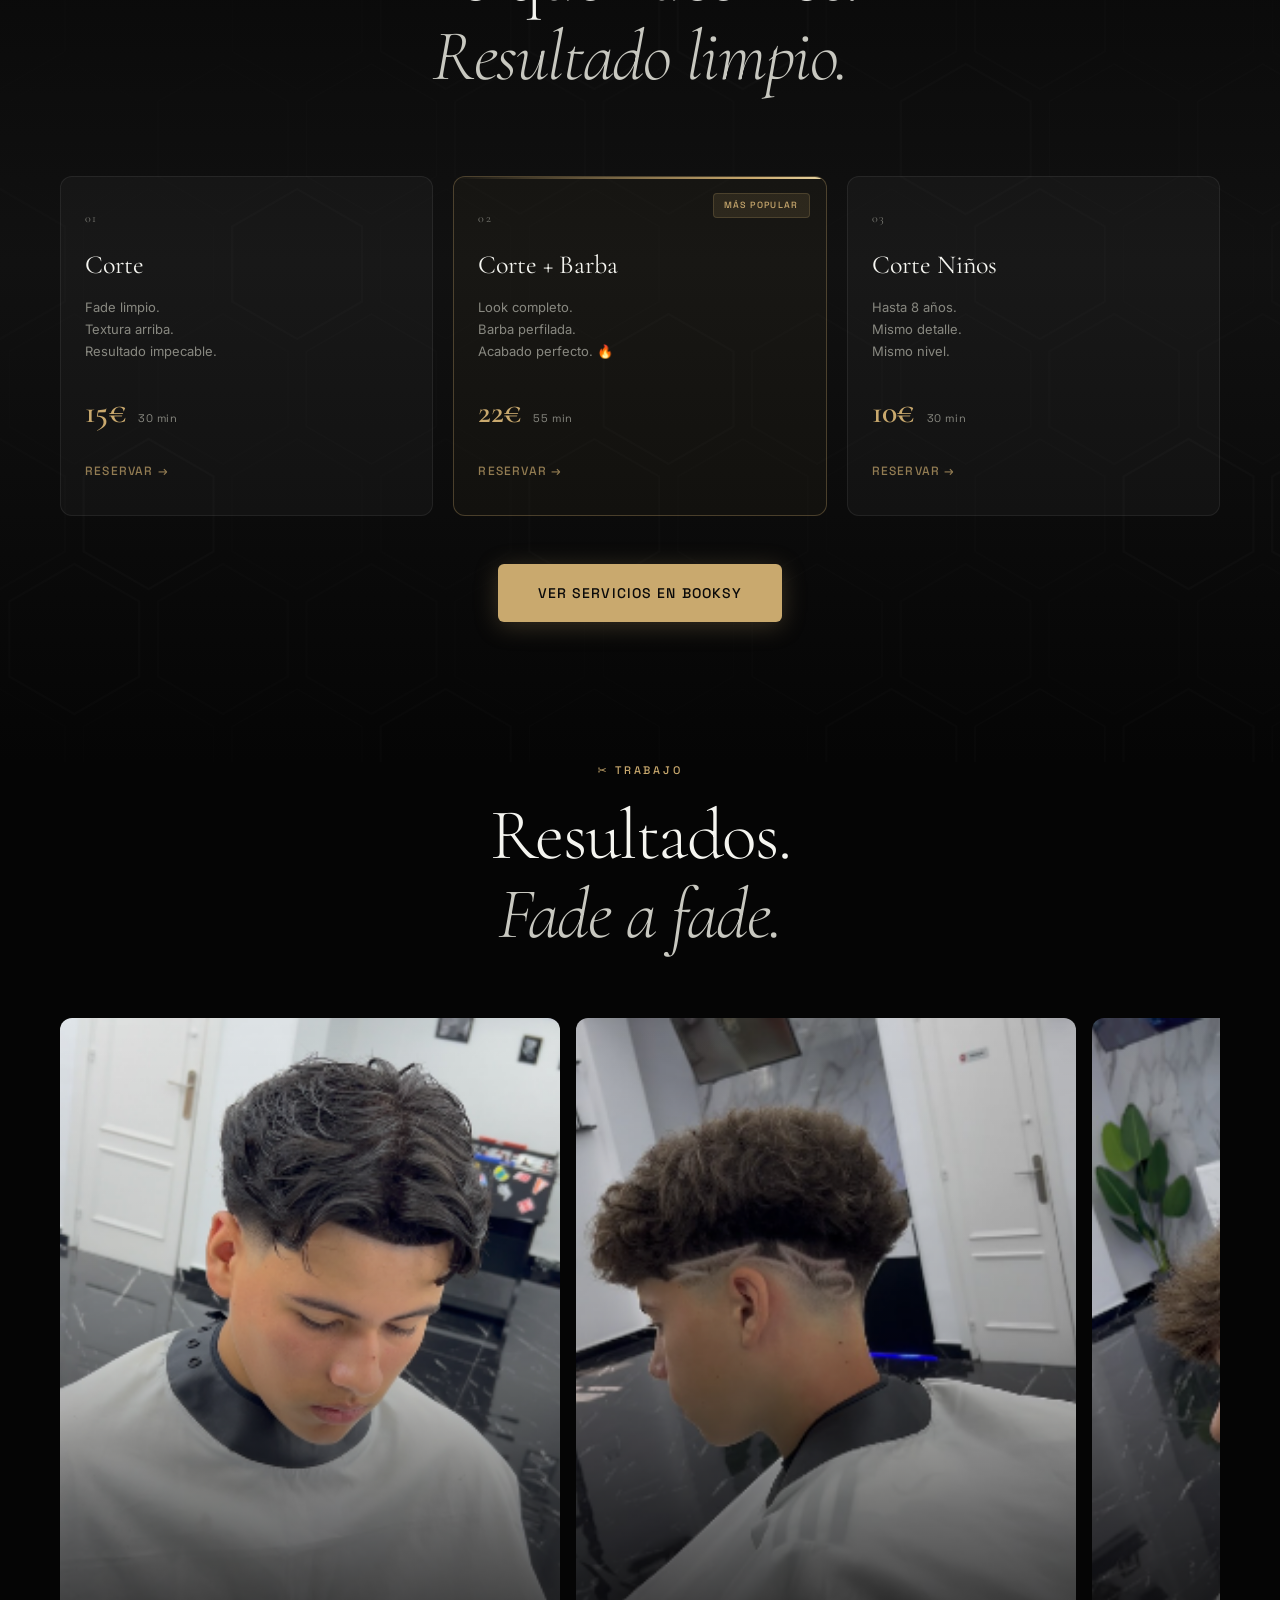
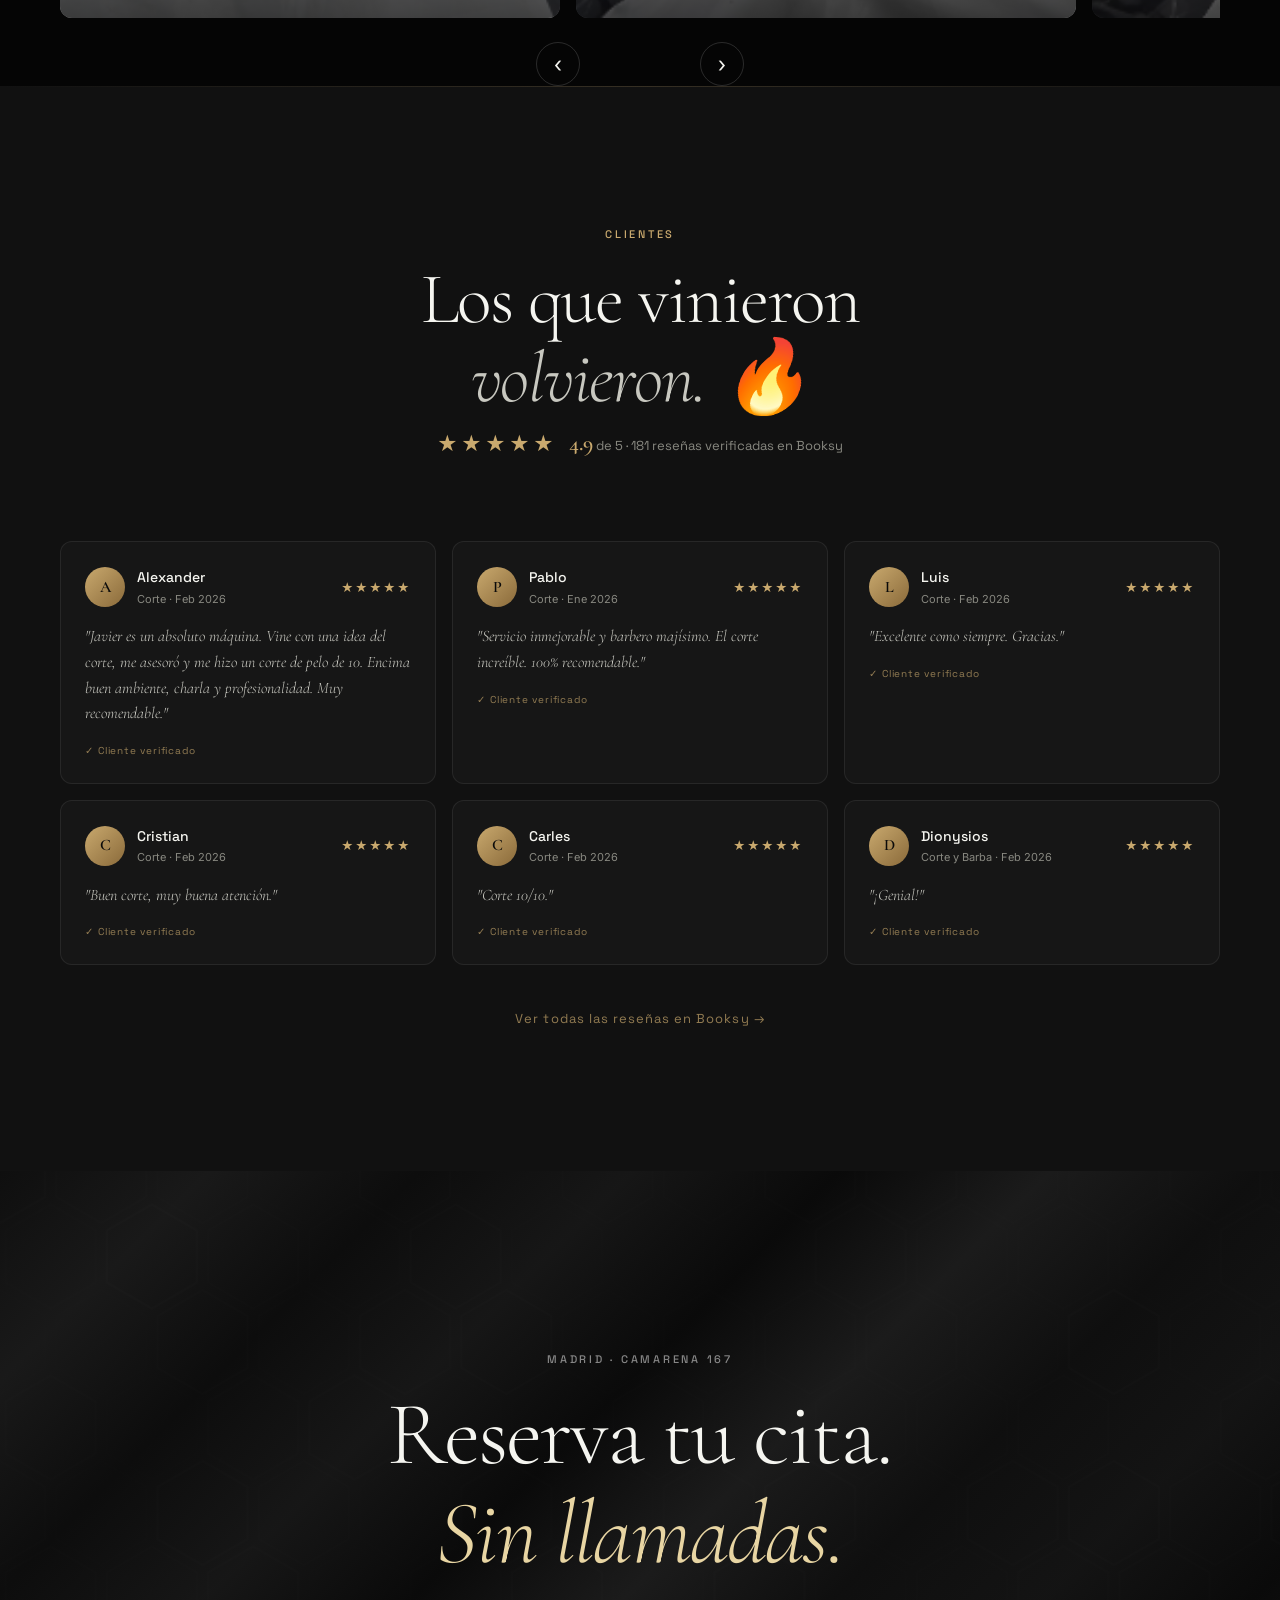
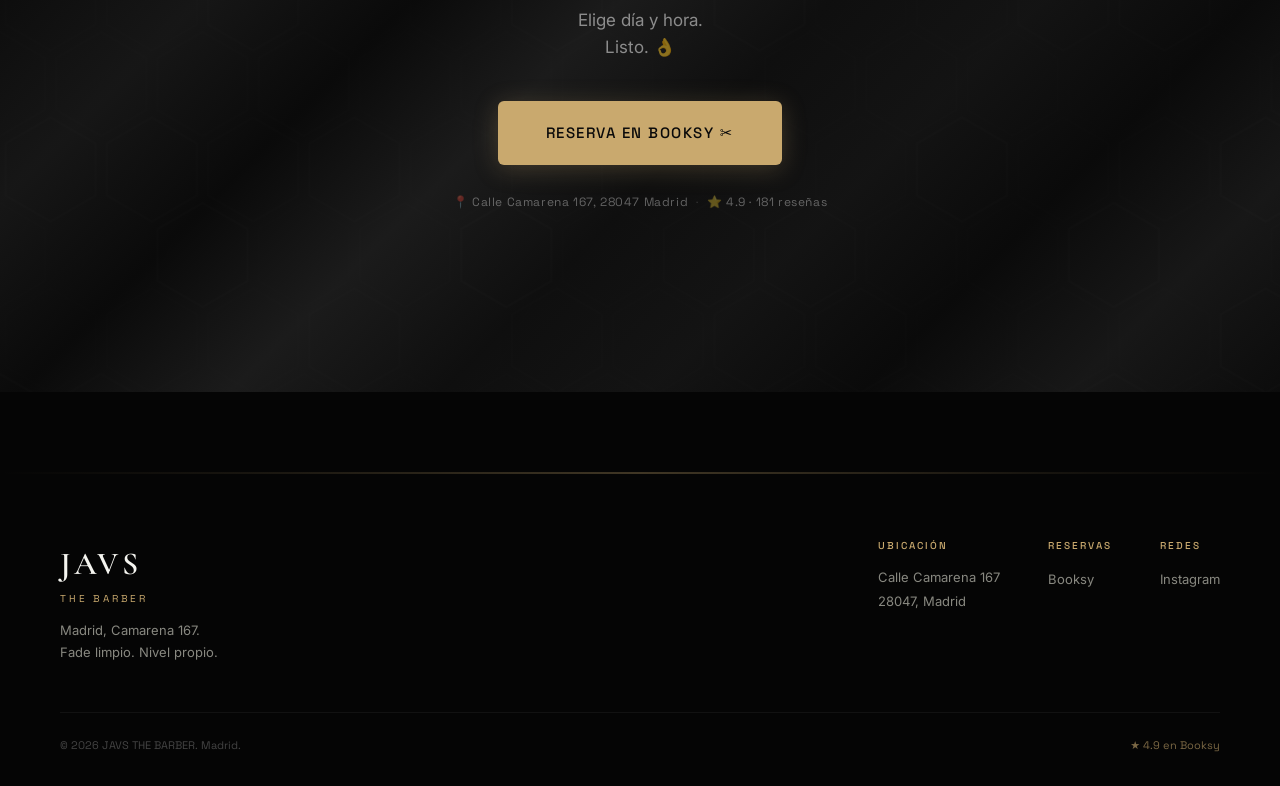
==== commit ba4a4957: "[updates]" ====
--- a/index.html
+++ b/index.html
@@ -116,18 +116,33 @@
   <section class="fidelidad" id="fidelidad">
     <div class="container">
       <div class="fidelidad__inner reveal-up">
-        <div class="section-eyebrow">Fidelidad</div>
-        <h2 class="fidelidad__title">
-          <span class="fidelidad__num">10</span> cortes.<br><em>El siguiente, gratis.</em>
-        </h2>
-        <p class="fidelidad__text">
-          Acumula un sello por cada corte.<br>Al décimo, el siguiente es nuestro.
-        </p>
-        <a href="https://fidelidad-digital.vercel.app/b/Javs-The-Barber/"
-           target="_blank" rel="noopener" class="btn btn--primary fidelidad__btn">
-          <span class="btn__inner">Ver mi tarjeta de sellos</span>
-          <span class="btn__glow"></span>
-        </a>
+
+        <h2 class="fidelidad__section-title">PROGRAMA DE FIDELIDAD</h2>
+        <p class="fidelidad__subtitle">10 cortes. El siguiente, gratis.</p>
+
+        <div class="fidelidad__card">
+          <div class="fidelidad__card-label">TARJETA DE FIDELIDAD</div>
+          <div class="fidelidad__card-name">JAVS THE BARBER</div>
+
+          <div class="fidelidad__grid">
+            <div class="fidelidad__stamp"><span>J</span></div>
+            <div class="fidelidad__stamp"><span>J</span></div>
+            <div class="fidelidad__stamp"><span>J</span></div>
+            <div class="fidelidad__stamp"><span>J</span></div>
+            <div class="fidelidad__stamp"><span>J</span></div>
+            <div class="fidelidad__stamp"><span>J</span></div>
+            <div class="fidelidad__stamp"><span>J</span></div>
+            <div class="fidelidad__stamp"><span>J</span></div>
+            <div class="fidelidad__stamp"><span>J</span></div>
+            <div class="fidelidad__stamp fidelidad__stamp--free"><span>FREE</span></div>
+          </div>
+
+          <a href="https://fidelidad-digital.vercel.app/b/Javs-The-Barber/"
+             target="_blank" rel="noopener" class="fidelidad__cta">
+            ACCEDER A MI TARJETA
+          </a>
+        </div>
+
       </div>
     </div>
   </section>
--- a/style.css
+++ b/style.css
@@ -1611,58 +1611,112 @@
   flex-direction: column;
   align-items: center;
   text-align: center;
-  gap: clamp(16px, 3vw, 24px);
-  max-width: 560px;
+  gap: 0;
+  max-width: 420px;
   margin: 0 auto;
   width: 100%;
 }
 
-.fidelidad__inner .section-eyebrow {
-  text-align: center;
-  width: 100%;
-}
-
-.fidelidad__title {
-  font-family: var(--font-display);
-  font-size: clamp(32px, 7vw, 60px);
-  font-weight: 300;
-  line-height: 1.1;
-  letter-spacing: -0.02em;
-  color: var(--white);
-}
-
-.fidelidad__title em {
-  font-style: italic;
-  font-weight: 300;
-  color: var(--grey-light);
-}
-
-.fidelidad__num {
-  font-family: var(--font-ui);
+.fidelidad__section-title {
+  font-family: var(--font-ui);
+  font-size: clamp(24px, 5vw, 36px);
   font-weight: 700;
-  color: var(--gold);
-  letter-spacing: -0.03em;
-}
-
-.fidelidad__text {
+  letter-spacing: 0.08em;
+  text-transform: uppercase;
+  color: var(--white);
+  margin-bottom: 8px;
+}
+
+.fidelidad__subtitle {
   font-family: var(--font-ui);
   font-size: clamp(13px, 2.5vw, 16px);
-  font-weight: 300;
   color: var(--grey-dim);
   letter-spacing: 0.04em;
-  line-height: 1.7;
-}
-
-.fidelidad__btn {
+  margin-bottom: 32px;
+}
+
+.fidelidad__card {
+  width: 100%;
+  background: #1a1a1a;
+  border-radius: 16px;
+  border-top: 3px solid var(--gold);
+  padding: 28px 24px 24px;
+  display: flex;
+  flex-direction: column;
+  gap: 16px;
+}
+
+.fidelidad__card-label {
+  font-size: 11px;
+  letter-spacing: 0.18em;
+  text-transform: uppercase;
+  color: var(--grey-dim);
+}
+
+.fidelidad__card-name {
+  font-family: var(--font-ui);
+  font-size: 20px;
+  font-weight: 700;
+  color: var(--white);
+  letter-spacing: 0.04em;
+}
+
+.fidelidad__grid {
+  display: grid;
+  grid-template-columns: repeat(5, 1fr);
+  gap: 8px;
+  margin-top: 4px;
+}
+
+.fidelidad__stamp {
+  aspect-ratio: 1;
+  background: #111111;
+  border: 1px solid var(--gold);
+  border-radius: 10px;
+  display: flex;
+  align-items: center;
+  justify-content: center;
+}
+
+.fidelidad__stamp span {
+  font-family: var(--font-ui);
+  font-size: clamp(16px, 3vw, 22px);
+  font-weight: 700;
+  color: var(--white);
+}
+
+.fidelidad__stamp--free {
+  background: var(--gold);
+  border-color: var(--gold);
+}
+
+.fidelidad__stamp--free span {
+  font-size: clamp(12px, 2.2vw, 16px);
+  color: #111111;
+  letter-spacing: 0.06em;
+}
+
+.fidelidad__cta {
+  display: block;
+  width: 100%;
+  padding: 14px;
   margin-top: 8px;
-}
-
-@media (max-width: 479px) {
-  .fidelidad__btn {
-    width: 100%;
-    max-width: 320px;
-    justify-content: center;
-  }
+  background: #C9A84C;
+  color: #111111;
+  font-family: var(--font-ui);
+  font-size: 13px;
+  font-weight: 700;
+  letter-spacing: 0.12em;
+  text-transform: uppercase;
+  text-align: center;
+  text-decoration: none;
+  border-radius: 999px;
+  transition: background 0.22s, transform 0.12s;
+}
+
+.fidelidad__cta:hover {
+  background: #d4b45a;
+  transform: translateY(-1px);
 }
 
 /* ══════════════════════════════════════
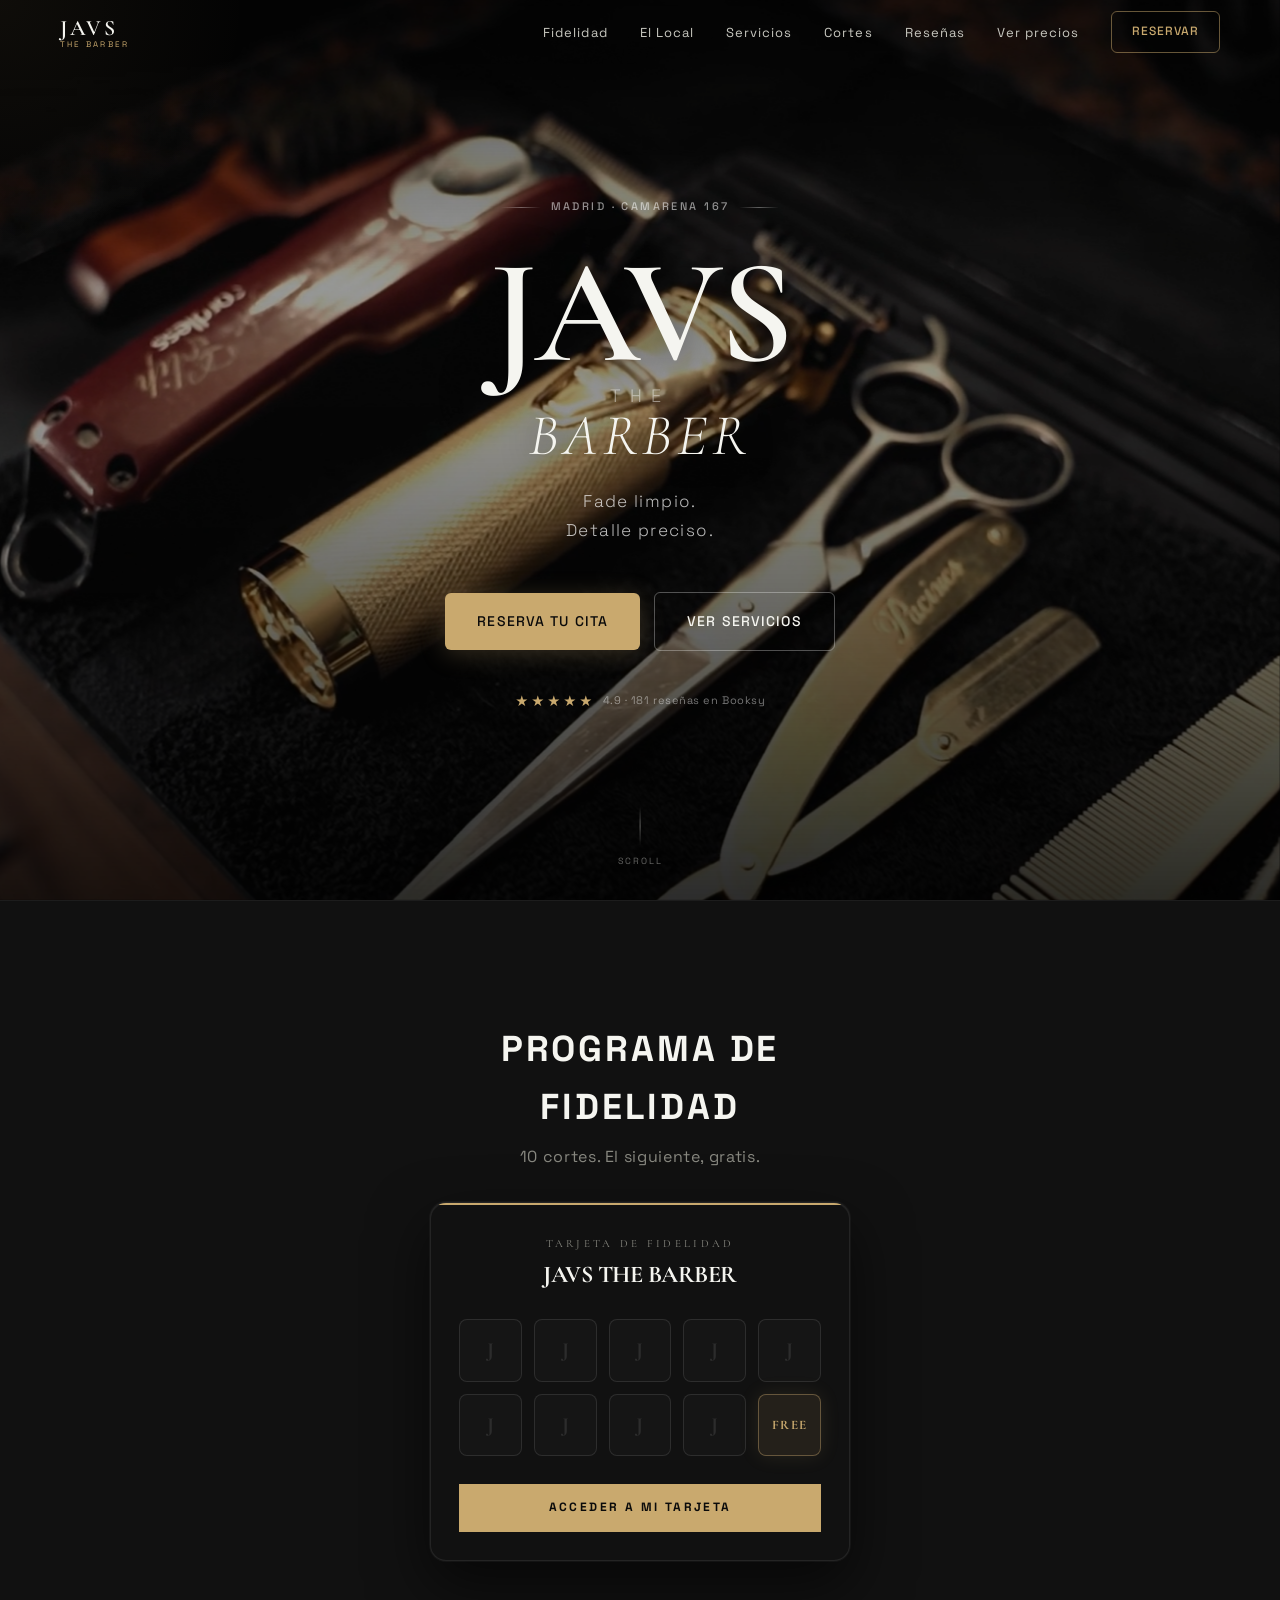
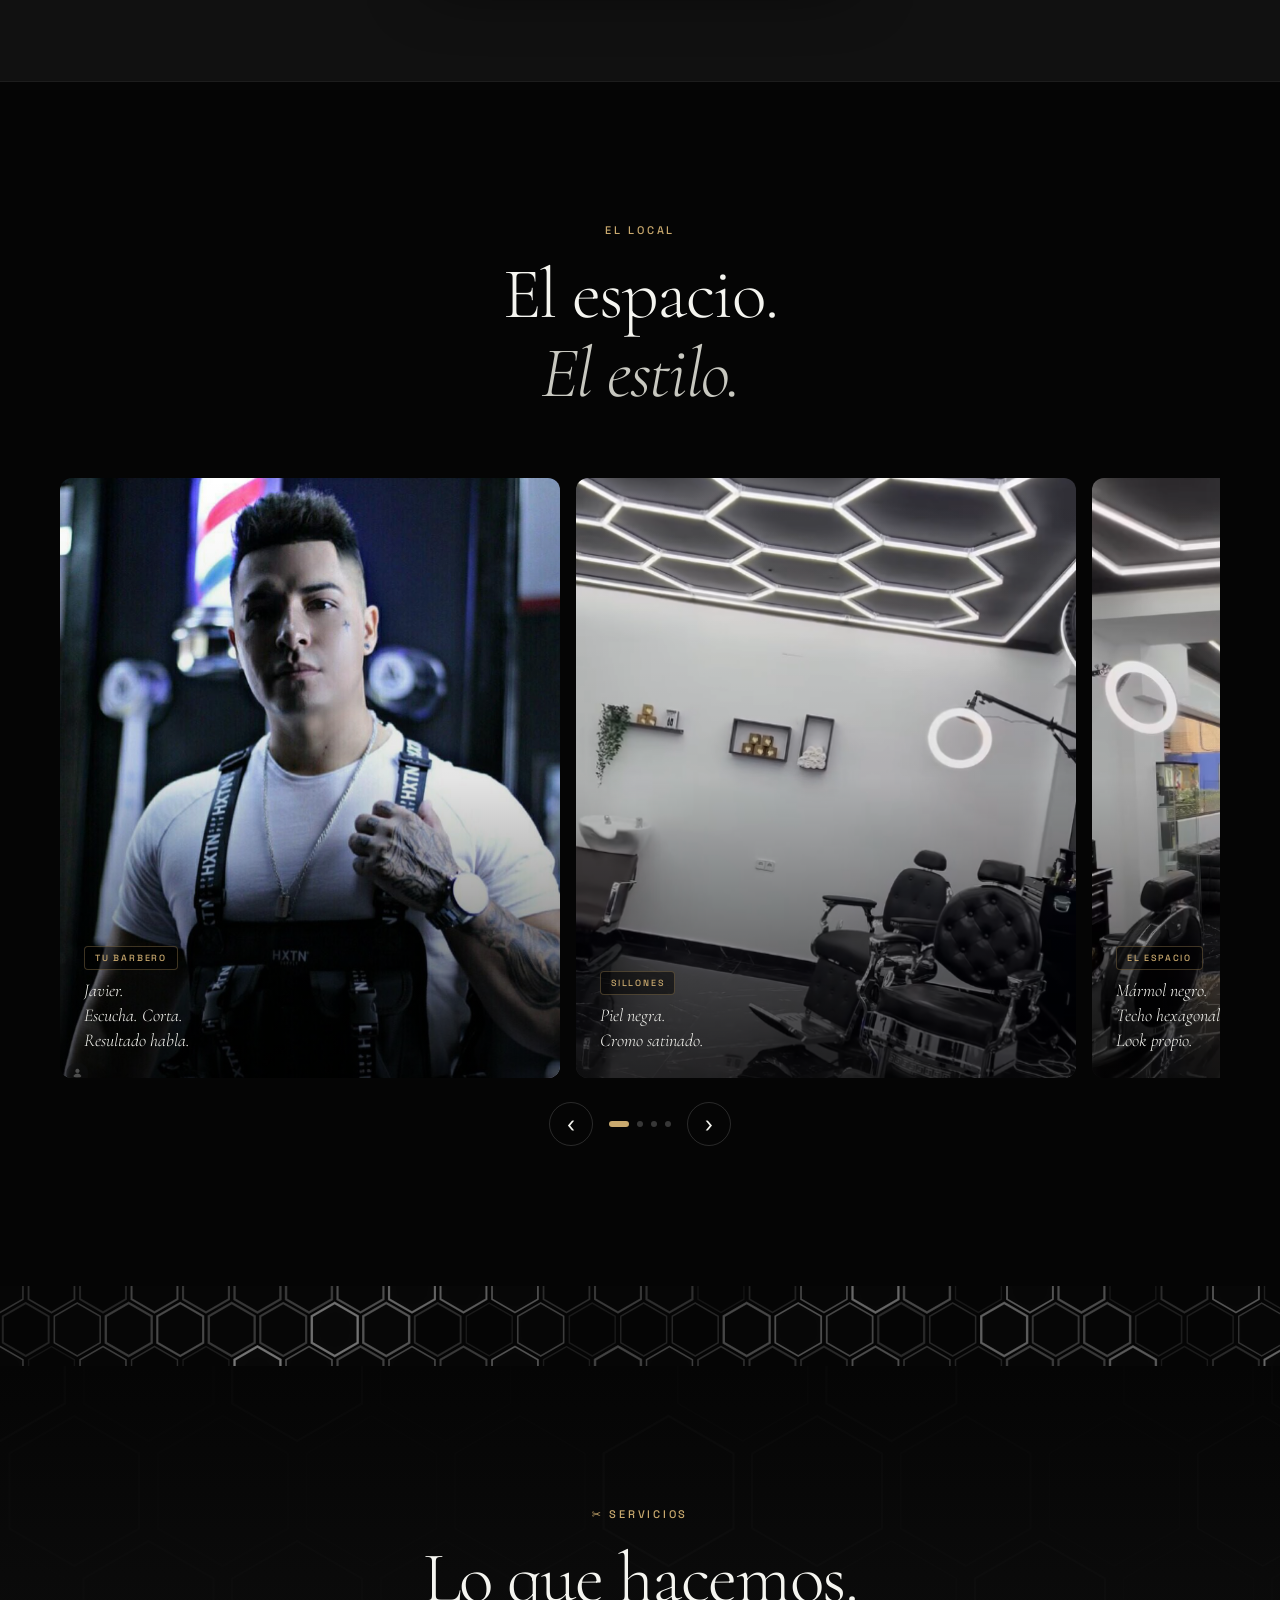
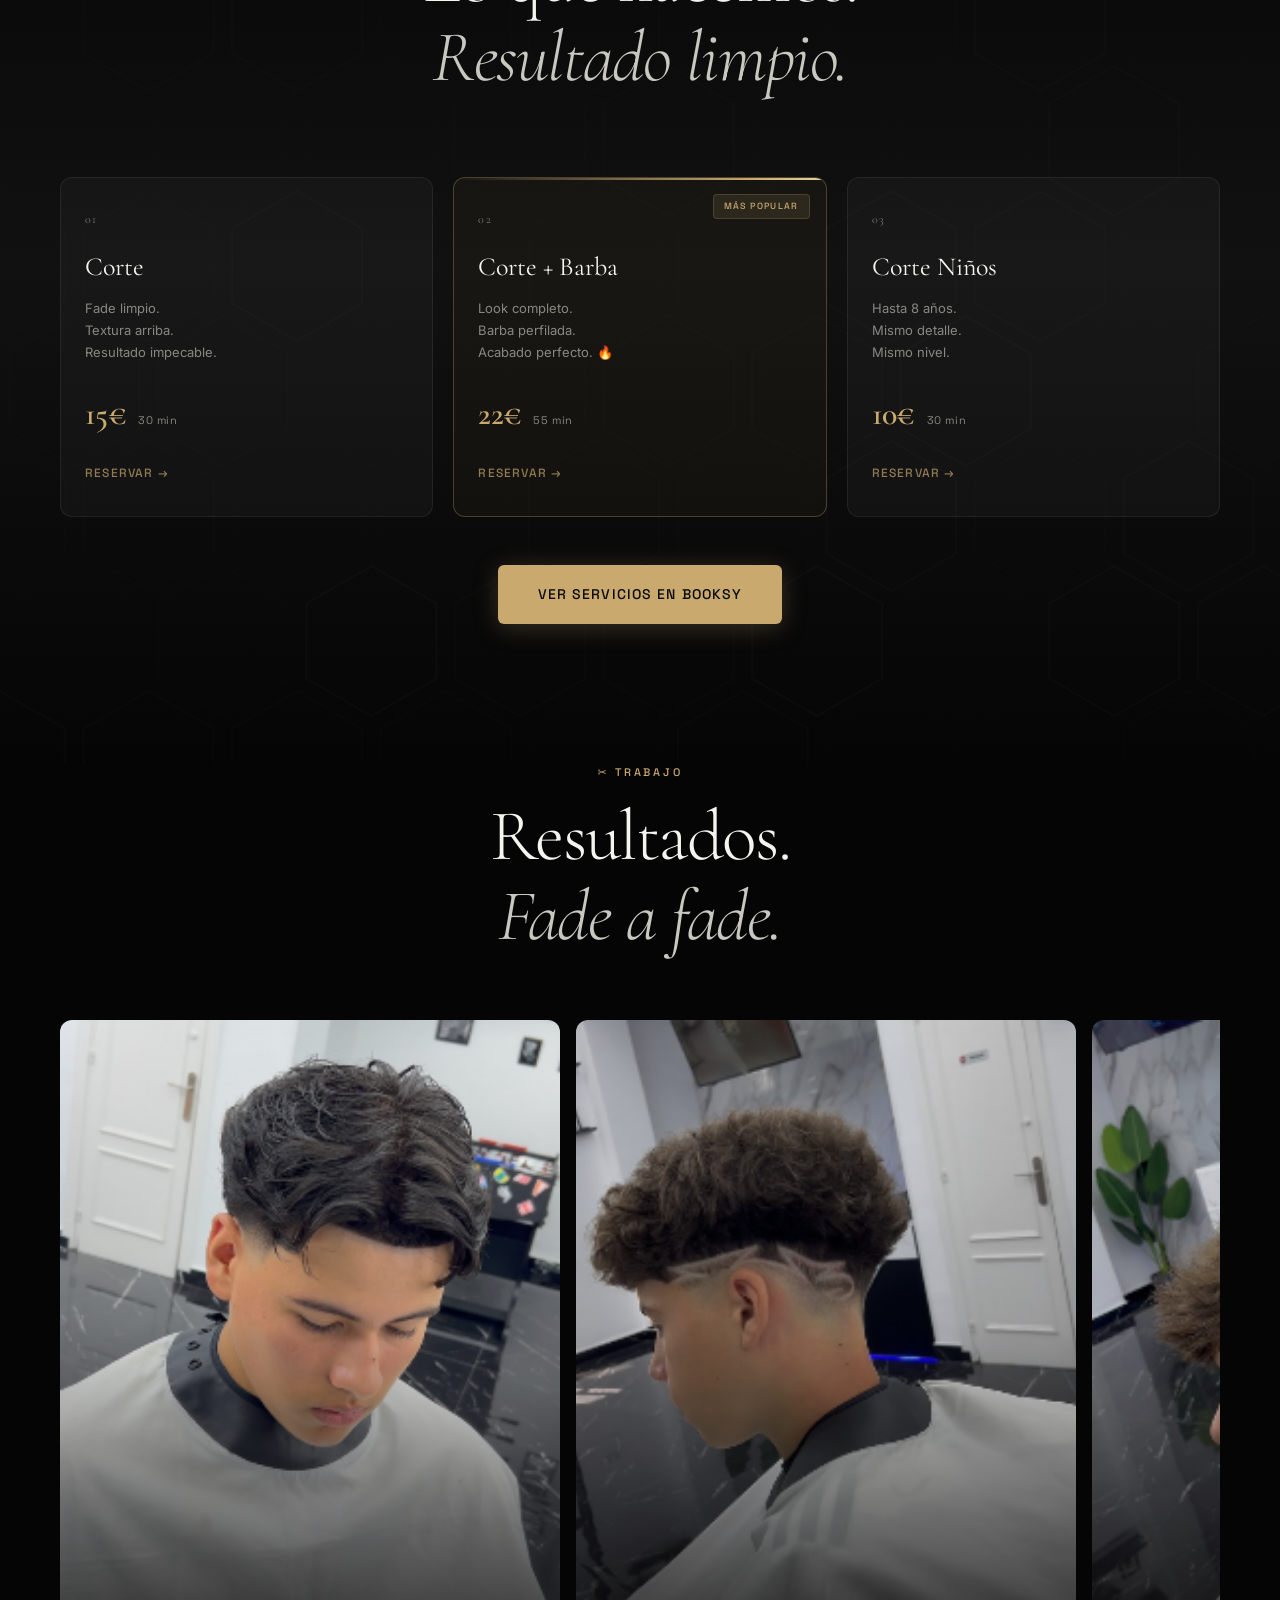
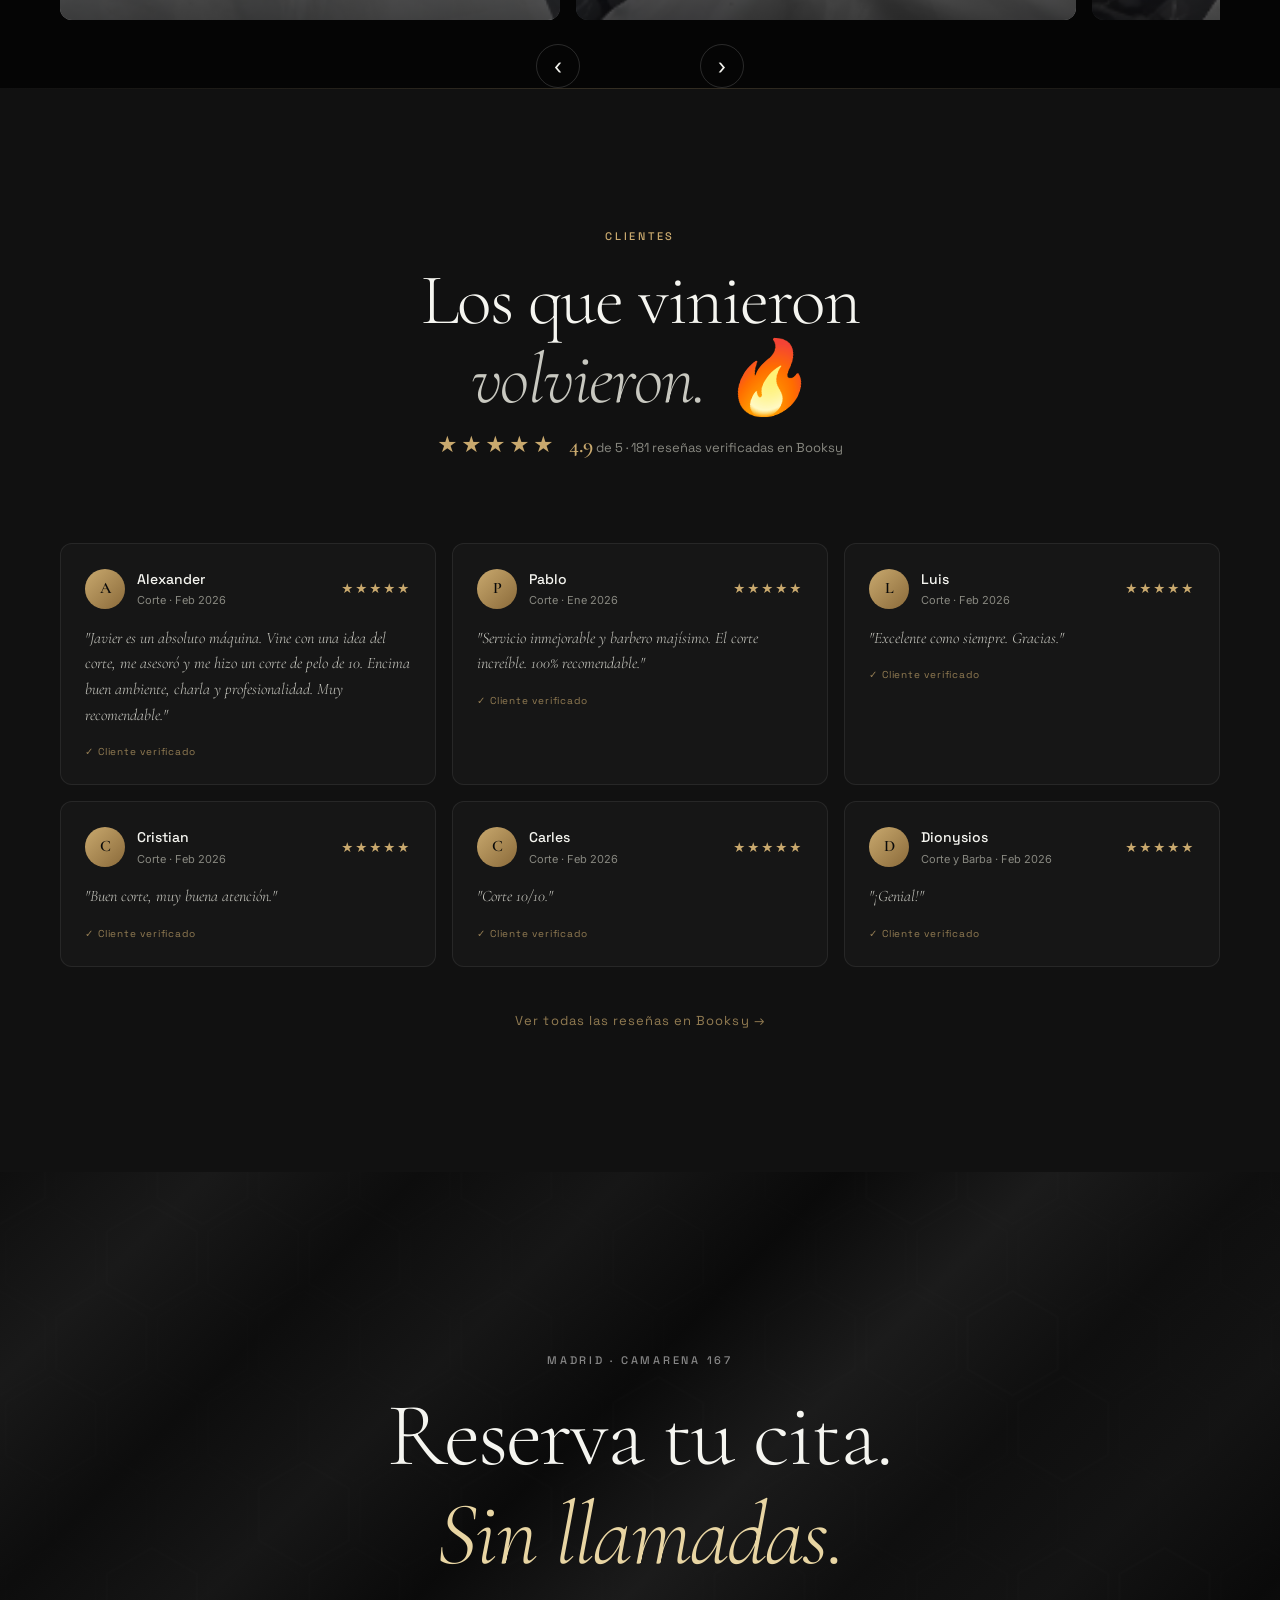
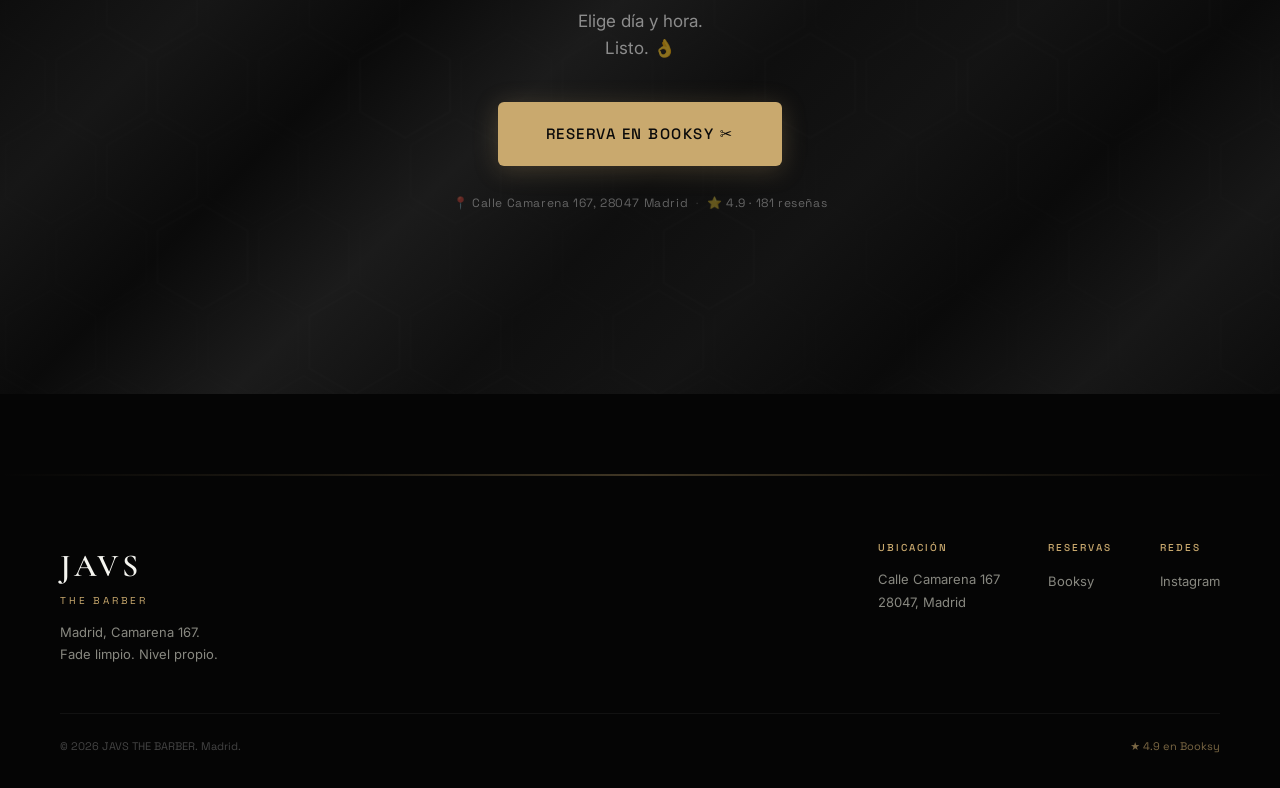
==== commit 0dbdf41c: "[updates]" ====
--- a/index.html
+++ b/index.html
@@ -121,8 +121,10 @@
         <p class="fidelidad__subtitle">10 cortes. El siguiente, gratis.</p>
 
         <div class="fidelidad__card">
-          <div class="fidelidad__card-label">TARJETA DE FIDELIDAD</div>
-          <div class="fidelidad__card-name">JAVS THE BARBER</div>
+          <div class="fidelidad__card-header">
+            <div class="fidelidad__card-label">Tarjeta de Fidelidad</div>
+            <div class="fidelidad__card-name">JAVS THE BARBER</div>
+          </div>
 
           <div class="fidelidad__grid">
             <div class="fidelidad__stamp"><span>J</span></div>
--- a/style.css
+++ b/style.css
@@ -1636,87 +1636,109 @@
 }
 
 .fidelidad__card {
+  position: relative;
+  overflow: hidden;
   width: 100%;
-  background: #1a1a1a;
+  background: #111111;
+  border: 1px solid rgba(255,255,255,0.08);
   border-radius: 16px;
-  border-top: 3px solid var(--gold);
-  padding: 28px 24px 24px;
-  display: flex;
-  flex-direction: column;
-  gap: 16px;
+  padding: 32px 28px 28px;
+  box-shadow:
+    0 0 0 1px rgba(255,255,255,0.04),
+    0 24px 60px rgba(0,0,0,0.6),
+    inset 0 1px 0 rgba(255,255,255,0.06);
+}
+
+.fidelidad__card::before {
+  content: '';
+  position: absolute;
+  top: 0;
+  left: 0;
+  right: 0;
+  height: 2px;
+  background: var(--gold);
+}
+
+.fidelidad__card-header {
+  text-align: center;
+  margin-bottom: 24px;
 }
 
 .fidelidad__card-label {
+  font-family: var(--font-display);
   font-size: 11px;
-  letter-spacing: 0.18em;
+  letter-spacing: 0.3em;
   text-transform: uppercase;
   color: var(--grey-dim);
 }
 
 .fidelidad__card-name {
-  font-family: var(--font-ui);
-  font-size: 20px;
+  font-family: var(--font-display);
+  font-size: 24px;
   font-weight: 700;
   color: var(--white);
-  letter-spacing: 0.04em;
+  letter-spacing: -0.02em;
+  margin-top: 4px;
 }
 
 .fidelidad__grid {
   display: grid;
   grid-template-columns: repeat(5, 1fr);
-  gap: 8px;
-  margin-top: 4px;
+  gap: 12px;
+  margin-bottom: 28px;
 }
 
 .fidelidad__stamp {
   aspect-ratio: 1;
-  background: #111111;
-  border: 1px solid var(--gold);
-  border-radius: 10px;
+  background: rgba(255,255,255,0.02);
+  border: 1px solid rgba(255,255,255,0.10);
+  border-radius: 8px;
   display: flex;
   align-items: center;
   justify-content: center;
 }
 
 .fidelidad__stamp span {
-  font-family: var(--font-ui);
-  font-size: clamp(16px, 3vw, 22px);
+  font-family: var(--font-display);
+  font-size: clamp(16px, 3vw, 20px);
   font-weight: 700;
-  color: var(--white);
+  color: rgba(255,255,255,0.10);
 }
 
 .fidelidad__stamp--free {
-  background: var(--gold);
-  border-color: var(--gold);
+  background: rgba(201,169,110,0.10);
+  border-color: rgba(201,169,110,0.40);
+  box-shadow: 0 0 20px rgba(201,169,110,0.12);
 }
 
 .fidelidad__stamp--free span {
-  font-size: clamp(12px, 2.2vw, 16px);
-  color: #111111;
-  letter-spacing: 0.06em;
+  font-family: var(--font-display);
+  font-size: clamp(10px, 2vw, 13px);
+  font-weight: 700;
+  color: var(--gold);
+  text-transform: uppercase;
+  letter-spacing: 0.1em;
 }
 
 .fidelidad__cta {
   display: block;
   width: 100%;
   padding: 14px;
-  margin-top: 8px;
-  background: #C9A84C;
-  color: #111111;
-  font-family: var(--font-ui);
-  font-size: 13px;
+  background: var(--gold);
+  color: #0a0a0a;
+  font-family: var(--font-ui);
+  font-size: 12px;
   font-weight: 700;
-  letter-spacing: 0.12em;
+  letter-spacing: 0.2em;
   text-transform: uppercase;
   text-align: center;
   text-decoration: none;
-  border-radius: 999px;
-  transition: background 0.22s, transform 0.12s;
+  border-radius: 0;
+  transition: filter 0.3s;
 }
 
 .fidelidad__cta:hover {
-  background: #d4b45a;
-  transform: translateY(-1px);
+  filter: brightness(1.1);
 }
 
 /* ══════════════════════════════════════
